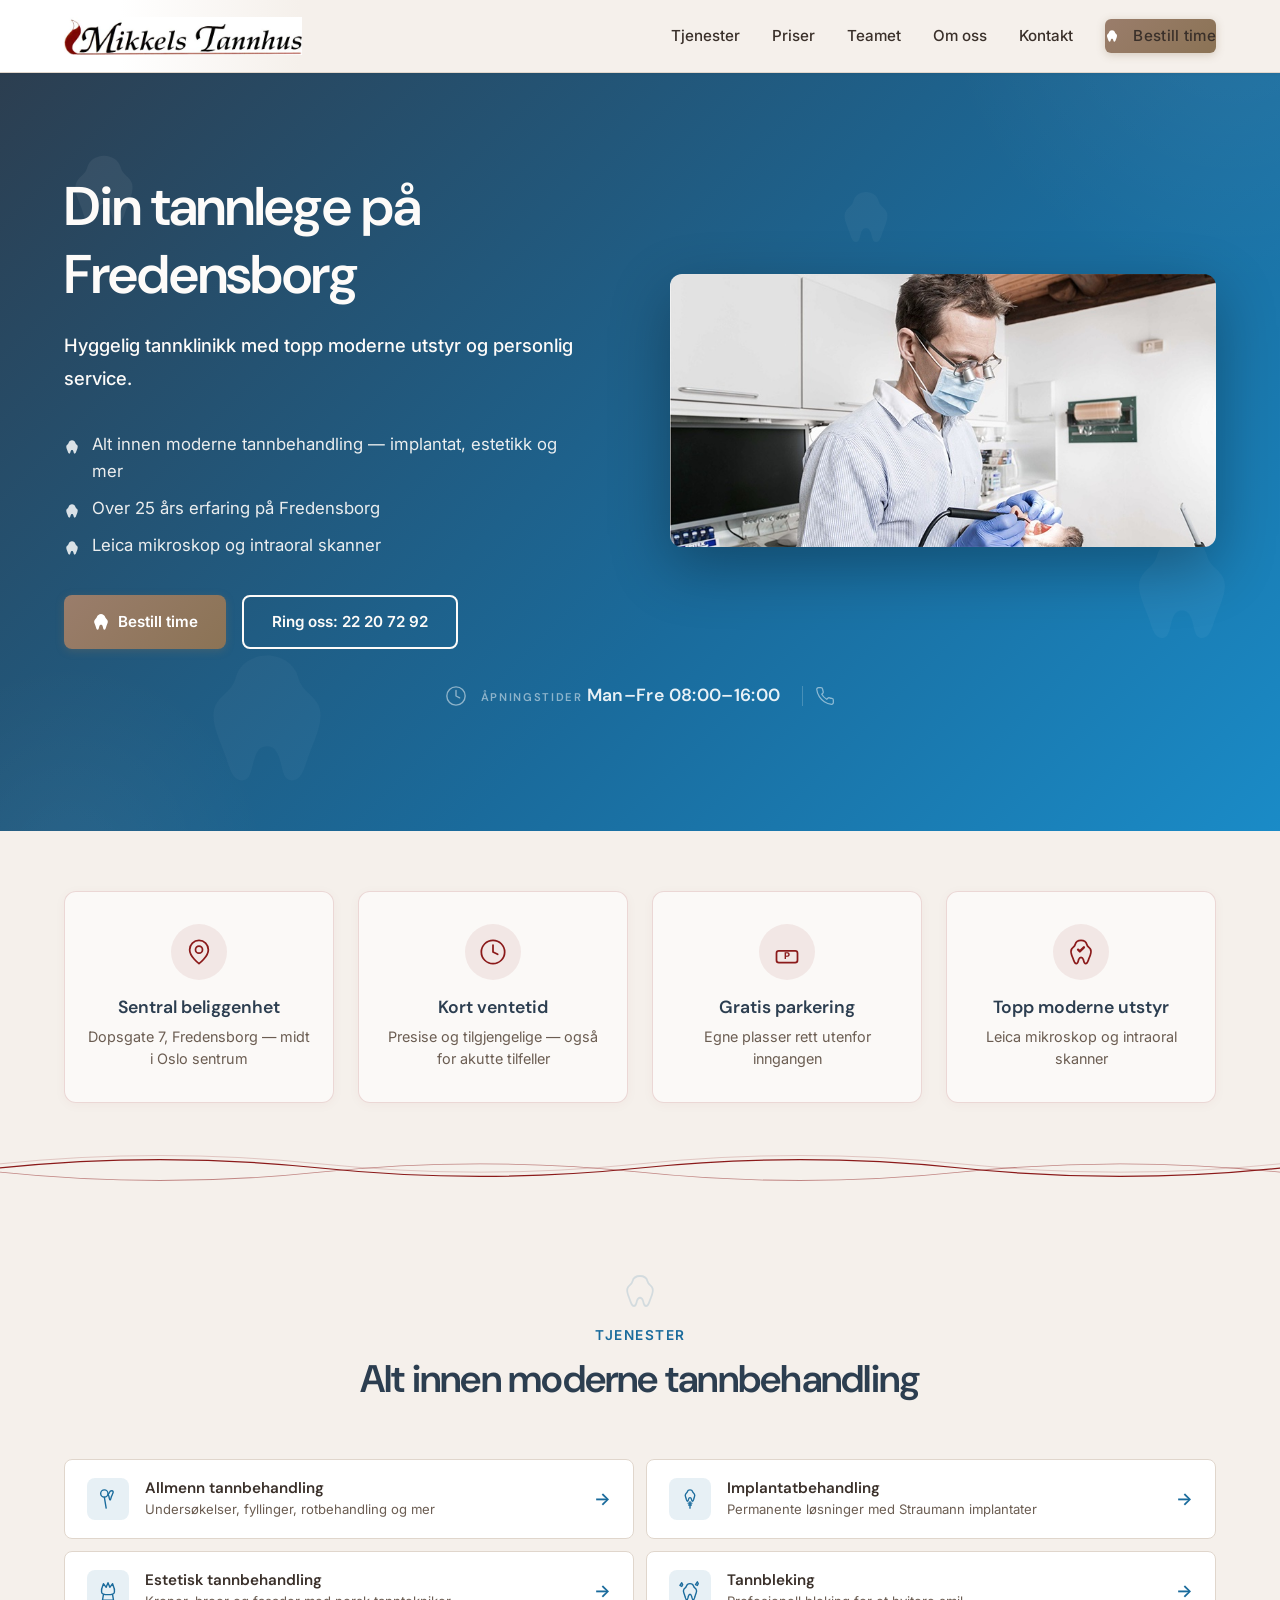
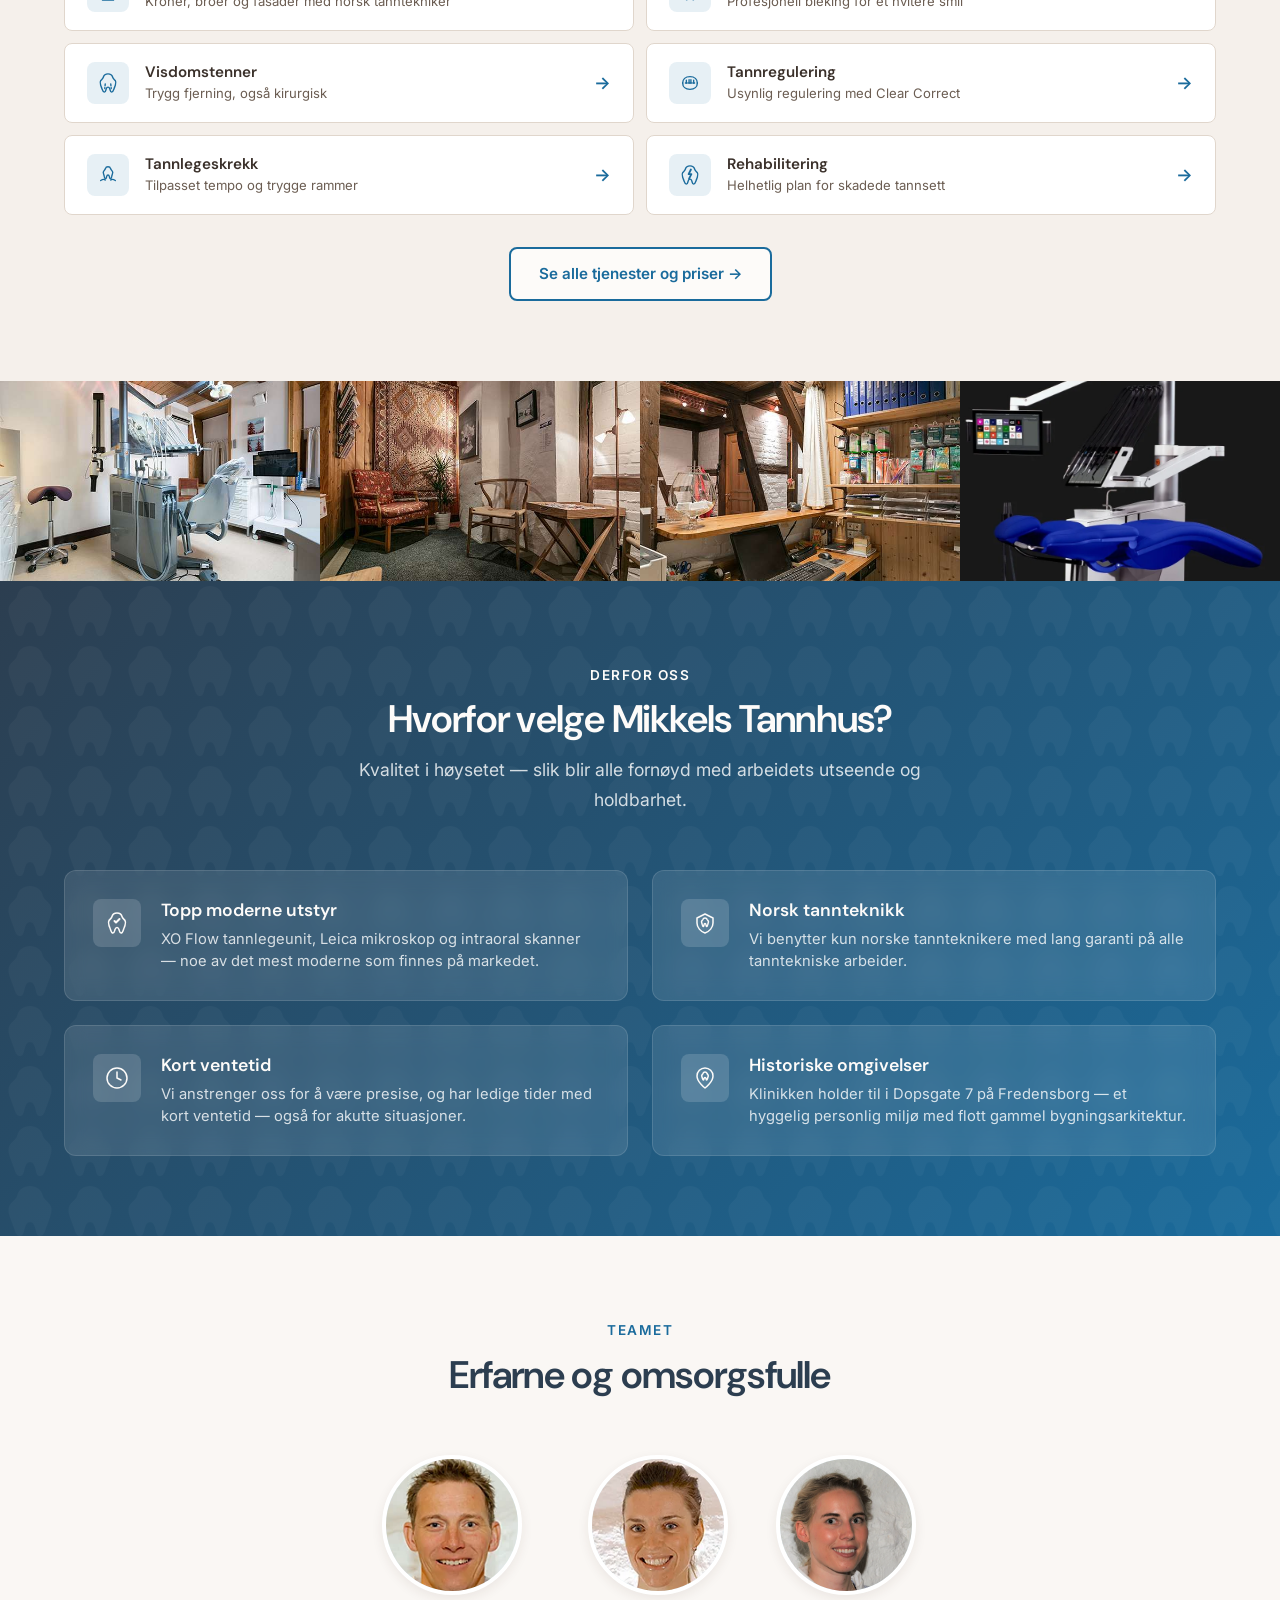
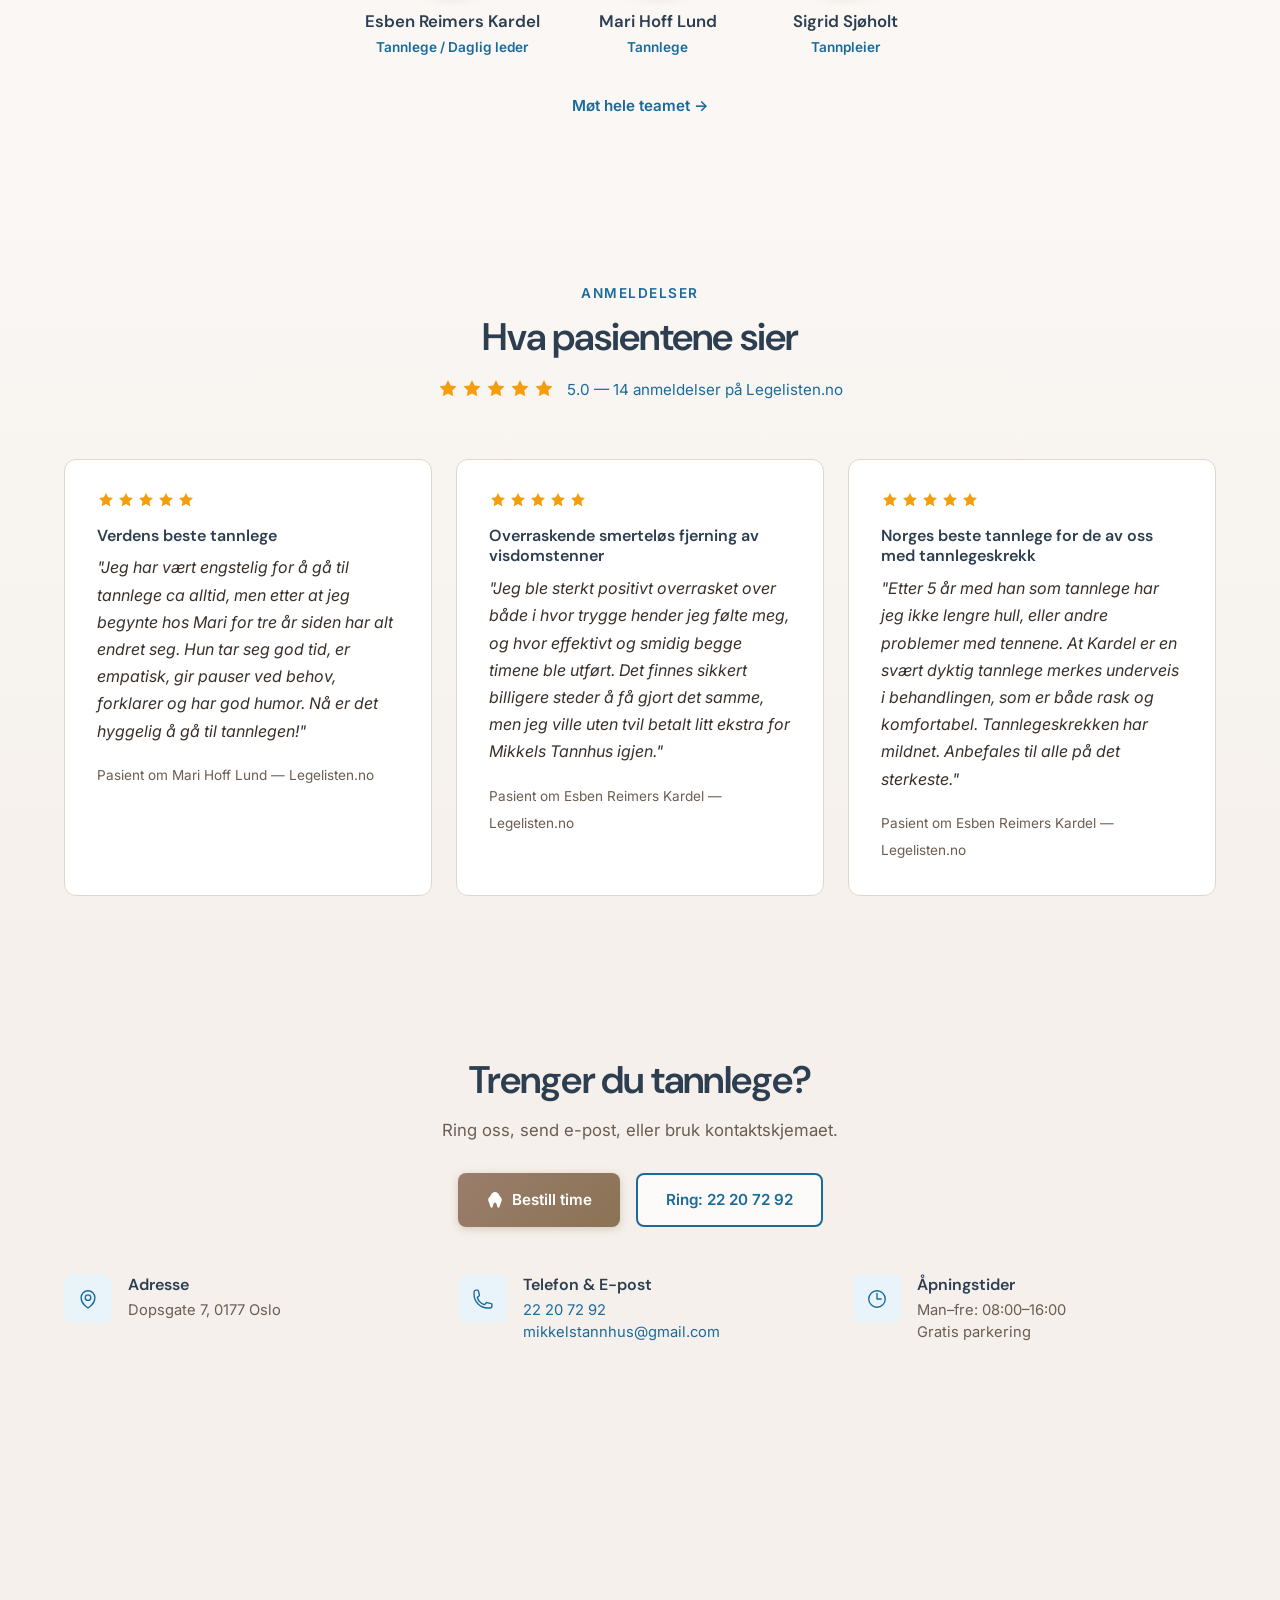
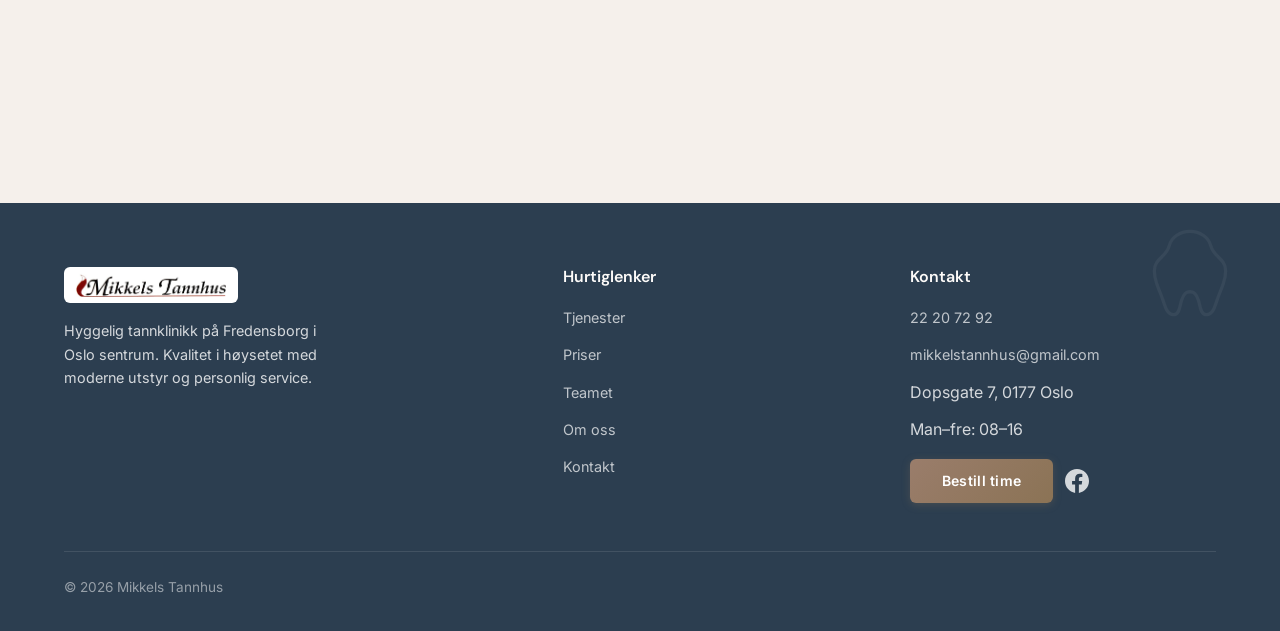
==== index.html @ 28f034b2 "Redesign homepage: compact services, trust cards, team preview, merged contact - Replace 6 service c" ====
<!DOCTYPE html>
<html lang="nb">
<head>
  <meta charset="UTF-8">
  <meta name="viewport" content="width=device-width, initial-scale=1.0">
  <title>Mikkels Tannhus — Tannlege i Oslo, Fredensborg</title>
  <meta name="description" content="Mikkels Tannhus er en hyggelig tannklinikk på Fredensborg i Oslo sentrum. Alt innen moderne tannbehandling med kort ventetid og gratis parkering. Ring 22 20 72 92.">
  <meta name="keywords" content="tannlege oslo, tannklinikk fredensborg, tannlege sentrum, implantat oslo, estetisk tannbehandling, mikkels tannhus">

  <!-- Open Graph -->
  <meta property="og:title" content="Mikkels Tannhus — Tannlege i Oslo">
  <meta property="og:description" content="Hyggelig tannklinikk på Fredensborg i Oslo sentrum. Moderne utstyr, kort ventetid og gratis parkering.">
  <meta property="og:type" content="website">
  <meta property="og:url" content="https://www.mikkelstannhus.no/">
  <meta property="og:locale" content="nb_NO">

  <link rel="icon" type="image/png" href="assets/images/favicon.png">
  <link rel="canonical" href="https://www.mikkelstannhus.no/">
  <meta name="theme-color" content="#1A6B9C">

  <!-- Fonts -->
  <link rel="preconnect" href="https://fonts.googleapis.com">
  <link rel="preconnect" href="https://fonts.gstatic.com" crossorigin>
  <link href="https://fonts.googleapis.com/css2?family=DM+Sans:wght@400;500;600;700&family=Inter:wght@400;500;600;700&display=swap" rel="stylesheet">

  <link rel="stylesheet" href="style.css">

  <!-- Schema.org LocalBusiness + Dentist -->
  <script type="application/ld+json">
  {
    "@context": "https://schema.org",
    "@type": "Dentist",
    "name": "Mikkels Tannhus",
    "url": "https://www.mikkelstannhus.no",
    "telephone": "+47 22 20 72 92",
    "email": "mikkelstannhus@gmail.com",
    "address": {
      "@type": "PostalAddress",
      "streetAddress": "Dopsgate 7",
      "addressLocality": "Oslo",
      "postalCode": "0177",
      "addressCountry": "NO"
    },
    "geo": {
      "@type": "GeoCoordinates",
      "latitude": 59.9195392,
      "longitude": 10.74711739999998
    },
    "openingHoursSpecification": [
      { "@type": "OpeningHoursSpecification", "dayOfWeek": ["Monday","Tuesday","Wednesday","Thursday","Friday"], "opens": "08:00", "closes": "16:00" }
    ],
    "priceRange": "$$",
    "description": "Hyggelig tannklinikk på Fredensborg i Oslo sentrum med topp moderne utstyr og kort ventetid."
  }
  </script>
</head>
<body>

  <a href="#main" class="skip-link">Hopp til innhold</a>

  <!-- ===== HEADER ===== -->
  <header class="header">
    <div class="container">
      <a href="index.html" class="logo">
        <img src="assets/images/logo.jpg" alt="Mikkels Tannhus" loading="eager">
      </a>
      <nav>
        <ul class="nav-links" id="navLinks">
          <li><a href="tjenester.html">Tjenester</a></li>
          <li><a href="priser.html">Priser</a></li>
          <li><a href="teamet.html">Teamet</a></li>
          <li><a href="om.html">Om oss</a></li>
          <li><a href="kontakt.html">Kontakt</a></li>
          <li><a href="kontakt.html" class="btn btn-primary btn-nav">Bestill time</a></li>
        </ul>
      </nav>
      <button class="hamburger" id="hamburger" aria-label="Meny" aria-expanded="false">
        <span></span>
        <span></span>
        <span></span>
      </button>
    </div>
  </header>

  <main id="main">

  <!-- ===== HERO ===== -->
  <section class="hero">
    <!-- Floating tooth decorations -->
    <div class="hero-teeth-decor" aria-hidden="true">
      <svg class="floating-tooth ft-1" viewBox="0 0 24 24" fill="rgba(255,255,255,0.06)"><path d="M12 2C9.5 2 7.5 3.5 7 5.5C6.5 7.5 5 8 4 9.5C3 11 3.5 13 4 14.5C4.5 16 5 17 5.5 18.5C6 20 6.5 22 8 22C9.5 22 9.5 20 10 18.5C10.5 17 11 16.5 12 16.5C13 16.5 13.5 17 14 18.5C14.5 20 14.5 22 16 22C17.5 22 18 20 18.5 18.5C19 17 19.5 16 20 14.5C20.5 13 21 11 20 9.5C19 8 17.5 7.5 17 5.5C16.5 3.5 14.5 2 12 2Z"/></svg>
      <svg class="floating-tooth ft-2" viewBox="0 0 24 24" fill="rgba(255,255,255,0.04)"><path d="M12 2C9.5 2 7.5 3.5 7 5.5C6.5 7.5 5 8 4 9.5C3 11 3.5 13 4 14.5C4.5 16 5 17 5.5 18.5C6 20 6.5 22 8 22C9.5 22 9.5 20 10 18.5C10.5 17 11 16.5 12 16.5C13 16.5 13.5 17 14 18.5C14.5 20 14.5 22 16 22C17.5 22 18 20 18.5 18.5C19 17 19.5 16 20 14.5C20.5 13 21 11 20 9.5C19 8 17.5 7.5 17 5.5C16.5 3.5 14.5 2 12 2Z"/></svg>
      <svg class="floating-tooth ft-3" viewBox="0 0 24 24" fill="rgba(255,255,255,0.05)"><path d="M12 2C9.5 2 7.5 3.5 7 5.5C6.5 7.5 5 8 4 9.5C3 11 3.5 13 4 14.5C4.5 16 5 17 5.5 18.5C6 20 6.5 22 8 22C9.5 22 9.5 20 10 18.5C10.5 17 11 16.5 12 16.5C13 16.5 13.5 17 14 18.5C14.5 20 14.5 22 16 22C17.5 22 18 20 18.5 18.5C19 17 19.5 16 20 14.5C20.5 13 21 11 20 9.5C19 8 17.5 7.5 17 5.5C16.5 3.5 14.5 2 12 2Z"/></svg>
      <svg class="floating-tooth ft-4" viewBox="0 0 24 24" fill="rgba(255,255,255,0.03)"><path d="M12 2C9.5 2 7.5 3.5 7 5.5C6.5 7.5 5 8 4 9.5C3 11 3.5 13 4 14.5C4.5 16 5 17 5.5 18.5C6 20 6.5 22 8 22C9.5 22 9.5 20 10 18.5C10.5 17 11 16.5 12 16.5C13 16.5 13.5 17 14 18.5C14.5 20 14.5 22 16 22C17.5 22 18 20 18.5 18.5C19 17 19.5 16 20 14.5C20.5 13 21 11 20 9.5C19 8 17.5 7.5 17 5.5C16.5 3.5 14.5 2 12 2Z"/></svg>
      <svg class="floating-tooth ft-5" viewBox="0 0 24 24" fill="rgba(255,255,255,0.04)"><path d="M12 2C9.5 2 7.5 3.5 7 5.5C6.5 7.5 5 8 4 9.5C3 11 3.5 13 4 14.5C4.5 16 5 17 5.5 18.5C6 20 6.5 22 8 22C9.5 22 9.5 20 10 18.5C10.5 17 11 16.5 12 16.5C13 16.5 13.5 17 14 18.5C14.5 20 14.5 22 16 22C17.5 22 18 20 18.5 18.5C19 17 19.5 16 20 14.5C20.5 13 21 11 20 9.5C19 8 17.5 7.5 17 5.5C16.5 3.5 14.5 2 12 2Z"/></svg>
    </div>
    <div class="container">
      <div class="hero-content">
        <h1>Din tannlege på Fredensborg</h1>
        <p class="hero-lead">Hyggelig tannklinikk med topp moderne utstyr og personlig service.</p>
        <ul class="hero-highlights">
          <li>Alt innen moderne tannbehandling — implantat, estetikk og mer</li>
          <li>Over 25 års erfaring på Fredensborg</li>
          <li>Leica mikroskop og intraoral skanner</li>
        </ul>
        <div class="hero-buttons">
          <a href="kontakt.html" class="btn btn-primary btn-tooth-icon">
            <svg class="btn-icon" viewBox="0 0 20 20" fill="currentColor"><path d="M10 1C7.8 1 6 2.5 5.5 4.3C5 6 3.8 6.5 3 7.8C2 9 2.5 10.8 3 12C3.5 13.3 3.8 14 4.2 15.3C4.7 17 5 18.5 6.2 18.5C7.5 18.5 7.5 17 8 15.3C8.5 13.5 8.8 13 10 13C11.2 13 11.5 13.5 12 15.3C12.5 17 12.5 18.5 13.8 18.5C15 18.5 15.3 17 15.8 15.3C16.2 14 16.5 13.3 17 12C17.5 10.8 18 9 17 7.8C16.2 6.5 15 6 14.5 4.3C14 2.5 12.2 1 10 1Z"/></svg>
            Bestill time
          </a>
          <a href="tel:22207292" class="btn btn-outline">Ring oss: 22 20 72 92</a>
        </div>
      </div>
      <div class="hero-image">
        <img src="assets/images/hero-behandling.jpg" alt="Tannlege behandler pasient hos Mikkels Tannhus" class="hero-img" loading="eager">
      </div>
    </div>
    <div class="hero-hours">
      <div class="hero-hours-card">
        <div class="hero-hours-content">
          <svg class="hero-hours-icon" xmlns="http://www.w3.org/2000/svg" viewBox="0 0 24 24" fill="none" stroke="currentColor" stroke-width="1.5" stroke-linecap="round" stroke-linejoin="round"><circle cx="12" cy="12" r="10"/><path d="M12 6v6l4 2"/></svg>
          <div>
            <span>Åpningstider</span>
            <strong>Man–Fre 08:00–16:00</strong>
          </div>
          <a href="tel:22207292" class="hero-hours-phone" aria-label="Ring oss">
            <svg xmlns="http://www.w3.org/2000/svg" viewBox="0 0 24 24" fill="none" stroke="currentColor" stroke-width="1.5" stroke-linecap="round" stroke-linejoin="round"><path d="M22 16.92v3a2 2 0 0 1-2.18 2 19.79 19.79 0 0 1-8.63-3.07 19.5 19.5 0 0 1-6-6 19.79 19.79 0 0 1-3.07-8.67A2 2 0 0 1 4.11 2h3a2 2 0 0 1 2 1.72c.127.96.362 1.903.7 2.81a2 2 0 0 1-.45 2.11L8.09 9.91a16 16 0 0 0 6 6l1.27-1.27a2 2 0 0 1 2.11-.45c.907.338 1.85.573 2.81.7A2 2 0 0 1 22 16.92Z"/></svg>
          </a>
        </div>
      </div>
    </div>
  </section>

  <!-- ===== TRUST CARDS ===== -->
  <section class="trust">
    <div class="container">
      <div class="trust-grid">
        <div class="trust-card fade-in">
          <div class="trust-icon">
            <svg xmlns="http://www.w3.org/2000/svg" viewBox="0 0 24 24" fill="none" stroke="currentColor" stroke-width="1.5" stroke-linecap="round" stroke-linejoin="round"><path d="M12 22S4 16 4 10a8 8 0 1 1 16 0c0 6-8 12-8 12Z"/><circle cx="12" cy="10" r="3"/></svg>
          </div>
          <h3>Sentral beliggenhet</h3>
          <p>Dopsgate 7, Fredensborg — midt i Oslo sentrum</p>
        </div>
        <div class="trust-card fade-in">
          <div class="trust-icon">
            <svg xmlns="http://www.w3.org/2000/svg" viewBox="0 0 24 24" fill="none" stroke="currentColor" stroke-width="1.5" stroke-linecap="round" stroke-linejoin="round"><circle cx="12" cy="12" r="10"/><path d="M12 6v6l4 2"/></svg>
          </div>
          <h3>Kort ventetid</h3>
          <p>Presise og tilgjengelige — også for akutte tilfeller</p>
        </div>
        <div class="trust-card fade-in">
          <div class="trust-icon">
            <svg xmlns="http://www.w3.org/2000/svg" viewBox="0 0 24 24" fill="none" stroke="currentColor" stroke-width="1.5" stroke-linecap="round" stroke-linejoin="round"><rect x="3" y="11" width="18" height="10" rx="2"/><text x="12" y="18" text-anchor="middle" font-size="8" fill="currentColor" stroke="none" font-weight="bold">P</text></svg>
          </div>
          <h3>Gratis parkering</h3>
          <p>Egne plasser rett utenfor inngangen</p>
        </div>
        <div class="trust-card fade-in">
          <div class="trust-icon">
            <svg xmlns="http://www.w3.org/2000/svg" viewBox="0 0 24 24" fill="none" stroke="currentColor" stroke-width="1.5" stroke-linecap="round" stroke-linejoin="round"><path d="M12 2C9.5 2 7.5 3.5 7 5.5C6.5 7.5 5 8 4 9.5C3 11 3.5 13 4 14.5C4.5 16 5 17 5.5 18.5C6 20 6.5 22 8 22C9.5 22 9.5 20 10 18.5C10.5 17 11 16.5 12 16.5C13 16.5 13.5 17 14 18.5C14.5 20 14.5 22 16 22C17.5 22 18 20 18.5 18.5C19 17 19.5 16 20 14.5C20.5 13 21 11 20 9.5C19 8 17.5 7.5 17 5.5C16.5 3.5 14.5 2 12 2Z"/><path d="M9.5 10L11 11.5L14.5 8" stroke-width="2"/></svg>
          </div>
          <h3>Topp moderne utstyr</h3>
          <p>Leica mikroskop og intraoral skanner</p>
        </div>
      </div>
    </div>
  </section>

  <!-- ===== WAVE DIVIDER ===== -->
  <div class="wave-divider" aria-hidden="true">
    <svg viewBox="0 0 1200 60" preserveAspectRatio="none" fill="none" xmlns="http://www.w3.org/2000/svg">
      <path class="wave wave-1" d="M0 30 Q150 10 300 30 T600 30 T900 30 T1200 30" stroke="#8B1A1A" stroke-width="1.5" stroke-linecap="round"/>
      <path class="wave wave-2" d="M0 35 Q150 55 300 35 T600 35 T900 35 T1200 35" stroke="#8B1A1A" stroke-width="1" stroke-linecap="round" opacity="0.5"/>
      <path class="wave wave-3" d="M0 25 Q150 5 300 25 T600 25 T900 25 T1200 25" stroke="#8B1A1A" stroke-width="0.7" stroke-linecap="round" opacity="0.3"/>
    </svg>
  </div>

  <!-- ===== TJENESTER ===== -->
  <section class="services" id="tjenester">
    <div class="container">
      <div class="section-header fade-in">
        <div class="section-tooth-icon" aria-hidden="true">
          <svg viewBox="0 0 24 24" fill="none" stroke="currentColor" stroke-width="1.2"><path d="M12 2C9.5 2 7.5 3.5 7 5.5C6.5 7.5 5 8 4 9.5C3 11 3.5 13 4 14.5C4.5 16 5 17 5.5 18.5C6 20 6.5 22 8 22C9.5 22 9.5 20 10 18.5C10.5 17 11 16.5 12 16.5C13 16.5 13.5 17 14 18.5C14.5 20 14.5 22 16 22C17.5 22 18 20 18.5 18.5C19 17 19.5 16 20 14.5C20.5 13 21 11 20 9.5C19 8 17.5 7.5 17 5.5C16.5 3.5 14.5 2 12 2Z"/></svg>
        </div>
        <span class="section-label">Tjenester</span>
        <h2>Alt innen moderne tannbehandling</h2>
      </div>
      <div class="services-compact-grid">
        <a href="tjenester.html#allmenn" class="service-compact fade-in">
          <div class="service-compact-icon">
            <svg xmlns="http://www.w3.org/2000/svg" viewBox="0 0 24 24" fill="none" stroke="currentColor" stroke-width="1.5" stroke-linecap="round" stroke-linejoin="round"><circle cx="8" cy="6" r="4"/><path d="M8 10l2 12"/><path d="M16 3c-1 0-2 .7-2.2 1.5-.3 1-.8 1.5-1.3 2-.5.8-.2 1.5.3 2 .3.8.3 1.2.5 2.2.3 1.5.5 2.5 1 2.5s.7-1 1-2.5c.3-1.5.5-1.5 1-2.5.5-1 .5-1.5 1-2.5S18 3 16 3Z"/></svg>
          </div>
          <div class="service-compact-info">
            <h3>Allmenn tannbehandling</h3>
            <p>Undersøkelser, fyllinger, rotbehandling og mer</p>
          </div>
          <span class="service-compact-arrow">&rarr;</span>
        </a>
        <a href="tjenester.html#implantat" class="service-compact fade-in">
          <div class="service-compact-icon">
            <svg xmlns="http://www.w3.org/2000/svg" viewBox="0 0 24 24" fill="none" stroke="currentColor" stroke-width="1.5" stroke-linecap="round" stroke-linejoin="round"><path d="M12 2C10.5 2 9.5 2.8 9.2 3.8C8.8 5 8 5.5 7.3 6.5C6.5 7.5 6.8 8.8 7.2 9.8C7.5 10.8 7.8 11.5 8 12.5C8.3 13.8 8.5 14.5 9.3 14.5C10 14.5 10 13.5 10.3 12.5C10.7 11 11 10.5 12 10.5C13 10.5 13.3 11 13.7 12.5C14 13.5 14 14.5 14.7 14.5C15.5 14.5 15.7 13.8 16 12.5C16.2 11.5 16.5 10.8 16.8 9.8C17.2 8.8 17.5 7.5 16.7 6.5C16 5.5 15.2 5 14.8 3.8C14.5 2.8 13.5 2 12 2Z"/><line x1="12" y1="15" x2="12" y2="22"/><line x1="10" y1="16.5" x2="14" y2="16.5"/><line x1="10.5" y1="18.5" x2="13.5" y2="18.5"/></svg>
          </div>
          <div class="service-compact-info">
            <h3>Implantatbehandling</h3>
            <p>Permanente løsninger med Straumann implantater</p>
          </div>
          <span class="service-compact-arrow">&rarr;</span>
        </a>
        <a href="tjenester.html#estetisk" class="service-compact fade-in">
          <div class="service-compact-icon">
            <svg xmlns="http://www.w3.org/2000/svg" viewBox="0 0 24 24" fill="none" stroke="currentColor" stroke-width="1.5" stroke-linecap="round" stroke-linejoin="round"><path d="M5 10L7 4L10 8L12 3L14 8L17 4L19 10"/><path d="M5 10C5 10 5 12 5 13C5 15 7 16 12 16C17 16 19 15 19 13C19 12 19 10 19 10"/><path d="M7 16L6 22H18L17 16"/></svg>
          </div>
          <div class="service-compact-info">
            <h3>Estetisk tannbehandling</h3>
            <p>Kroner, broer og fasader med norsk tanntekniker</p>
          </div>
          <span class="service-compact-arrow">&rarr;</span>
        </a>
        <a href="tjenester.html#bleking" class="service-compact fade-in">
          <div class="service-compact-icon">
            <svg xmlns="http://www.w3.org/2000/svg" viewBox="0 0 24 24" fill="none" stroke="currentColor" stroke-width="1.5" stroke-linecap="round" stroke-linejoin="round"><path d="M12 4C10 4 8.5 5.2 8 6.8C7.5 8.5 6.2 9 5.3 10.2C4.5 11.5 4.8 13 5.3 14.2C5.8 15.5 6.2 16.5 6.5 17.8C7 19.5 7.3 21.5 8.5 21.5C9.7 21.5 9.7 19.5 10.2 17.8C10.7 16 11 15.5 12 15.5C13 15.5 13.3 16 13.8 17.8C14.3 19.5 14.3 21.5 15.5 21.5C16.7 21.5 17 19.5 17.5 17.8C17.8 16.5 18.2 15.5 18.7 14.2C19.2 13 19.5 11.5 18.7 10.2C17.8 9 16.5 8.5 16 6.8C15.5 5.2 14 4 12 4Z"/><path d="M3 3L4 5L3 7L1 6L3 3Z" class="sparkle"/><path d="M20 2L21 4L20 6L18 5L20 2Z" class="sparkle"/></svg>
          </div>
          <div class="service-compact-info">
            <h3>Tannbleking</h3>
            <p>Profesjonell bleking for et hvitere smil</p>
          </div>
          <span class="service-compact-arrow">&rarr;</span>
        </a>
        <a href="tjenester.html#visdomstenner" class="service-compact fade-in">
          <div class="service-compact-icon">
            <svg xmlns="http://www.w3.org/2000/svg" viewBox="0 0 24 24" fill="none" stroke="currentColor" stroke-width="1.5" stroke-linecap="round" stroke-linejoin="round"><path d="M12 2C9.5 2 7.5 3.5 7 5.5C6.5 7.5 5 8 4 9.5C3 11 3.5 13 4 14.5C4.5 16 5 17 5.5 18.5C6 20 6.5 22 8 22C9.5 22 9.5 20 10 18.5C10.5 17 11 16.5 12 16.5C13 16.5 13.5 17 14 18.5C14.5 20 14.5 22 16 22C17.5 22 18 20 18.5 18.5C19 17 19.5 16 20 14.5C20.5 13 21 11 20 9.5C19 8 17.5 7.5 17 5.5C16.5 3.5 14.5 2 12 2Z"/><path d="M9 13L8.5 18" stroke-dasharray="2 2"/><path d="M15 13L15.5 18" stroke-dasharray="2 2"/></svg>
          </div>
          <div class="service-compact-info">
            <h3>Visdomstenner</h3>
            <p>Trygg fjerning, også kirurgisk</p>
          </div>
          <span class="service-compact-arrow">&rarr;</span>
        </a>
        <a href="tjenester.html#tannregulering" class="service-compact fade-in">
          <div class="service-compact-icon">
            <svg xmlns="http://www.w3.org/2000/svg" viewBox="0 0 24 24" fill="none" stroke="currentColor" stroke-width="1.5" stroke-linecap="round" stroke-linejoin="round"><path d="M4 12C4 8 7 5 12 5C17 5 20 8 20 12"/><path d="M4 12C4 16 7 19 12 19C17 19 20 16 20 12"/><path d="M7 12H9M10.5 12H13.5M15 12H17"/><path d="M8 9V12M11 8.5V12M13 8.5V12M16 9V12"/></svg>
          </div>
          <div class="service-compact-info">
            <h3>Tannregulering</h3>
            <p>Usynlig regulering med Clear Correct</p>
          </div>
          <span class="service-compact-arrow">&rarr;</span>
        </a>
        <a href="tjenester.html#tannlegeskrekk" class="service-compact fade-in">
          <div class="service-compact-icon">
            <svg xmlns="http://www.w3.org/2000/svg" viewBox="0 0 24 24" fill="none" stroke="currentColor" stroke-width="1.5" stroke-linecap="round" stroke-linejoin="round"><path d="M12 3C10.5 3 9.5 3.8 9.2 5C8.8 6.2 8 6.8 7.3 7.8C6.5 8.8 6.8 10 7.2 11C7.5 12 7.8 12.8 8 13.8C8.3 15 8.5 16.2 9.3 16.2C10.2 16.2 10.2 15 10.5 13.8C10.8 12.5 11 12 12 12C13 12 13.2 12.5 13.5 13.8C13.8 15 13.8 16.2 14.7 16.2C15.5 16.2 15.7 15 16 13.8C16.2 12.8 16.5 12 16.8 11C17.2 10 17.5 8.8 16.7 7.8C16 6.8 15.2 6.2 14.8 5C14.5 3.8 13.5 3 12 3Z"/><path d="M4 18C5.5 17 8 16.5 9 17.5"/><path d="M20 18C18.5 17 16 16.5 15 17.5"/></svg>
          </div>
          <div class="service-compact-info">
            <h3>Tannlegeskrekk</h3>
            <p>Tilpasset tempo og trygge rammer</p>
          </div>
          <span class="service-compact-arrow">&rarr;</span>
        </a>
        <a href="tjenester.html#rehabilitering" class="service-compact fade-in">
          <div class="service-compact-icon">
            <svg xmlns="http://www.w3.org/2000/svg" viewBox="0 0 24 24" fill="none" stroke="currentColor" stroke-width="1.5" stroke-linecap="round" stroke-linejoin="round"><path d="M12 2C9.5 2 7.5 3.5 7 5.5C6.5 7.5 5 8 4 9.5C3 11 3.5 13 4 14.5C4.5 16 5 17 5.5 18.5C6 20 6.5 22 8 22C9.5 22 9.5 20 10 18.5C10.5 17 11 16.5 12 16.5C13 16.5 13.5 17 14 18.5C14.5 20 14.5 22 16 22C17.5 22 18 20 18.5 18.5C19 17 19.5 16 20 14.5C20.5 13 21 11 20 9.5C19 8 17.5 7.5 17 5.5C16.5 3.5 14.5 2 12 2Z"/><path d="M13 6L10.5 11H13.5L11 16" stroke-width="2" stroke-linecap="round"/></svg>
          </div>
          <div class="service-compact-info">
            <h3>Rehabilitering</h3>
            <p>Helhetlig plan for skadede tannsett</p>
          </div>
          <span class="service-compact-arrow">&rarr;</span>
        </a>
      </div>
      <div class="services-footer fade-in">
        <a href="tjenester.html" class="btn btn-secondary">Se alle tjenester og priser &rarr;</a>
      </div>
    </div>
  </section>

  <!-- ===== IMAGE STRIP ===== -->
  <section class="image-strip">
    <div class="image-strip-grid">
      <div class="image-strip-item"><img src="assets/images/behandlingsrom.jpg" alt="Behandlingsrom hos Mikkels Tannhus" loading="lazy"></div>
      <div class="image-strip-item"><img src="assets/images/venterom.jpg" alt="Koselig venteværelse med historisk interiør" loading="lazy"></div>
      <div class="image-strip-item"><img src="assets/images/resepsjon.jpg" alt="Resepsjonen hos Mikkels Tannhus" loading="lazy"></div>
      <div class="image-strip-item"><img src="assets/images/xo-flow-unit.webp" alt="Moderne XO Flow tannlegeunit" loading="lazy"></div>
    </div>
  </section>

  <!-- ===== HVORFOR VELGE OSS ===== -->
  <section class="why-us">
    <div class="container">
      <div class="section-header fade-in">
        <span class="section-label">Derfor oss</span>
        <h2>Hvorfor velge Mikkels Tannhus?</h2>
        <p>Kvalitet i høysetet — slik blir alle fornøyd med arbeidets utseende og holdbarhet.</p>
      </div>
      <div class="why-grid">
        <div class="why-card fade-in">
          <div class="why-card-icon">
            <svg xmlns="http://www.w3.org/2000/svg" viewBox="0 0 24 24" fill="none" stroke="currentColor" stroke-width="1.5" stroke-linecap="round" stroke-linejoin="round"><path d="M12 2C9.5 2 7.5 3.5 7 5.5C6.5 7.5 5 8 4 9.5C3 11 3.5 13 4 14.5C4.5 16 5 17 5.5 18.5C6 20 6.5 22 8 22C9.5 22 9.5 20 10 18.5C10.5 17 11 16.5 12 16.5C13 16.5 13.5 17 14 18.5C14.5 20 14.5 22 16 22C17.5 22 18 20 18.5 18.5C19 17 19.5 16 20 14.5C20.5 13 21 11 20 9.5C19 8 17.5 7.5 17 5.5C16.5 3.5 14.5 2 12 2Z"/><path d="M9.5 10L11 11.5L14.5 8" stroke-width="2"/></svg>
          </div>
          <div>
            <h3>Topp moderne utstyr</h3>
            <p>XO Flow tannlegeunit, Leica mikroskop og intraoral skanner — noe av det mest moderne som finnes på markedet.</p>
          </div>
        </div>
        <div class="why-card fade-in">
          <div class="why-card-icon">
            <svg xmlns="http://www.w3.org/2000/svg" viewBox="0 0 24 24" fill="none" stroke="currentColor" stroke-width="1.5" stroke-linecap="round" stroke-linejoin="round"><path d="M12 3L4 7V12C4 16.5 7.5 20.5 12 22C16.5 20.5 20 16.5 20 12V7L12 3Z"/><path d="M12 7C11 7 10.2 7.5 10 8.2C9.7 9 9.2 9.3 8.8 10C8.3 10.7 8.5 11.5 8.8 12C9 12.7 9.2 13 9.3 13.7C9.5 14.5 9.7 15.5 10.2 15.5C10.8 15.5 10.8 14.5 11 13.7C11.2 12.8 11.3 12.5 12 12.5C12.7 12.5 12.8 12.8 13 13.7C13.2 14.5 13.2 15.5 13.8 15.5C14.3 15.5 14.5 14.5 14.7 13.7C14.8 13 15 12.7 15.2 12C15.5 11.5 15.7 10.7 15.2 10C14.8 9.3 14.3 9 14 8.2C13.8 7.5 13 7 12 7Z"/></svg>
          </div>
          <div>
            <h3>Norsk tannteknikk</h3>
            <p>Vi benytter kun norske tannteknikere med lang garanti på alle tanntekniske arbeider.</p>
          </div>
        </div>
        <div class="why-card fade-in">
          <div class="why-card-icon">
            <svg xmlns="http://www.w3.org/2000/svg" viewBox="0 0 24 24" fill="none" stroke="currentColor" stroke-width="1.5" stroke-linecap="round" stroke-linejoin="round"><circle cx="12" cy="12" r="10"/><path d="M12 6v6l4 2"/></svg>
          </div>
          <div>
            <h3>Kort ventetid</h3>
            <p>Vi anstrenger oss for å være presise, og har ledige tider med kort ventetid — også for akutte situasjoner.</p>
          </div>
        </div>
        <div class="why-card fade-in">
          <div class="why-card-icon">
            <svg xmlns="http://www.w3.org/2000/svg" viewBox="0 0 24 24" fill="none" stroke="currentColor" stroke-width="1.5" stroke-linecap="round" stroke-linejoin="round"><path d="M12 22S4 16 4 10a8 8 0 1 1 16 0c0 6-8 12-8 12Z"/><path d="M12 6C11 6 10.3 6.5 10.1 7.2C9.8 8 9.3 8.3 9 9C8.5 9.7 8.7 10.5 9 11C9.2 11.5 9.3 12 9.5 12.5C9.7 13.2 9.8 14 10.3 14C10.8 14 10.8 13.2 11 12.5C11.2 11.8 11.3 11.5 12 11.5C12.7 11.5 12.8 11.8 13 12.5C13.2 13.2 13.2 14 13.7 14C14.2 14 14.3 13.2 14.5 12.5C14.7 12 14.8 11.5 15 11C15.3 10.5 15.5 9.7 15 9C14.7 8.3 14.2 8 14 7.2C13.7 6.5 13 6 12 6Z"/></svg>
          </div>
          <div>
            <h3>Historiske omgivelser</h3>
            <p>Klinikken holder til i Dopsgate 7 på Fredensborg — et hyggelig personlig miljø med flott gammel bygningsarkitektur.</p>
          </div>
        </div>
      </div>
    </div>
  </section>

  <!-- ===== TEAM PREVIEW ===== -->
  <section class="team-preview">
    <div class="container">
      <div class="section-header fade-in">
        <span class="section-label">Teamet</span>
        <h2>Erfarne og omsorgsfulle</h2>
      </div>
      <div class="team-preview-grid">
        <div class="team-preview-card fade-in">
          <div class="team-preview-avatar">
            <img src="assets/images/esben.jpg" alt="Tannlege Esben Reimers Kardel" loading="lazy">
          </div>
          <h3>Esben Reimers Kardel</h3>
          <span class="role">Tannlege / Daglig leder</span>
        </div>
        <div class="team-preview-card fade-in">
          <div class="team-preview-avatar">
            <img src="assets/images/mari.jpg" alt="Tannlege Mari Hoff Lund" loading="lazy">
          </div>
          <h3>Mari Hoff Lund</h3>
          <span class="role">Tannlege</span>
        </div>
        <div class="team-preview-card fade-in">
          <div class="team-preview-avatar">
            <img src="assets/images/sigrid.jpg" alt="Tannpleier Sigrid Sjøholt" loading="lazy">
          </div>
          <h3>Sigrid Sjøholt</h3>
          <span class="role">Tannpleier</span>
        </div>
      </div>
      <div class="team-preview-link fade-in">
        <a href="teamet.html" class="link-arrow">Møt hele teamet &rarr;</a>
      </div>
    </div>
  </section>

  <!-- ===== ANMELDELSER ===== -->
  <section class="reviews-section">
    <div class="container">
      <div class="section-header fade-in">
        <span class="section-label">Anmeldelser</span>
        <h2>Hva pasientene sier</h2>
        <div class="reviews-rating">
          <div class="reviews-stars" aria-label="5 av 5 stjerner">
            <svg viewBox="0 0 20 20" fill="#f59e0b"><path d="M10 1l2.39 4.84 5.34.78-3.87 3.77.91 5.32L10 13.28l-4.77 2.51.91-5.32L2.27 6.7l5.34-.78L10 1z"/></svg>
            <svg viewBox="0 0 20 20" fill="#f59e0b"><path d="M10 1l2.39 4.84 5.34.78-3.87 3.77.91 5.32L10 13.28l-4.77 2.51.91-5.32L2.27 6.7l5.34-.78L10 1z"/></svg>
            <svg viewBox="0 0 20 20" fill="#f59e0b"><path d="M10 1l2.39 4.84 5.34.78-3.87 3.77.91 5.32L10 13.28l-4.77 2.51.91-5.32L2.27 6.7l5.34-.78L10 1z"/></svg>
            <svg viewBox="0 0 20 20" fill="#f59e0b"><path d="M10 1l2.39 4.84 5.34.78-3.87 3.77.91 5.32L10 13.28l-4.77 2.51.91-5.32L2.27 6.7l5.34-.78L10 1z"/></svg>
            <svg viewBox="0 0 20 20" fill="#f59e0b"><path d="M10 1l2.39 4.84 5.34.78-3.87 3.77.91 5.32L10 13.28l-4.77 2.51.91-5.32L2.27 6.7l5.34-.78L10 1z"/></svg>
          </div>
          <span class="reviews-score"><a href="https://www.legelisten.no/klinikker/5019-mikkels-tannhus" target="_blank" rel="noopener">5.0 — 14 anmeldelser på Legelisten.no</a></span>
        </div>
      </div>
      <div class="reviews-grid">
        <div class="review-card fade-in">
          <div class="review-stars" aria-label="5 av 5 stjerner">
            <svg viewBox="0 0 20 20" fill="#f59e0b"><path d="M10 1l2.39 4.84 5.34.78-3.87 3.77.91 5.32L10 13.28l-4.77 2.51.91-5.32L2.27 6.7l5.34-.78L10 1z"/></svg>
            <svg viewBox="0 0 20 20" fill="#f59e0b"><path d="M10 1l2.39 4.84 5.34.78-3.87 3.77.91 5.32L10 13.28l-4.77 2.51.91-5.32L2.27 6.7l5.34-.78L10 1z"/></svg>
            <svg viewBox="0 0 20 20" fill="#f59e0b"><path d="M10 1l2.39 4.84 5.34.78-3.87 3.77.91 5.32L10 13.28l-4.77 2.51.91-5.32L2.27 6.7l5.34-.78L10 1z"/></svg>
            <svg viewBox="0 0 20 20" fill="#f59e0b"><path d="M10 1l2.39 4.84 5.34.78-3.87 3.77.91 5.32L10 13.28l-4.77 2.51.91-5.32L2.27 6.7l5.34-.78L10 1z"/></svg>
            <svg viewBox="0 0 20 20" fill="#f59e0b"><path d="M10 1l2.39 4.84 5.34.78-3.87 3.77.91 5.32L10 13.28l-4.77 2.51.91-5.32L2.27 6.7l5.34-.78L10 1z"/></svg>
          </div>
          <h4 class="review-title">Verdens beste tannlege</h4>
          <p class="review-text">"Jeg har vært engstelig for å gå til tannlege ca alltid, men etter at jeg begynte hos Mari for tre år siden har alt endret seg. Hun tar seg god tid, er empatisk, gir pauser ved behov, forklarer og har god humor. Nå er det hyggelig å gå til tannlegen!"</p>
          <span class="review-source">Pasient om Mari Hoff Lund — Legelisten.no</span>
        </div>
        <div class="review-card fade-in">
          <div class="review-stars" aria-label="5 av 5 stjerner">
            <svg viewBox="0 0 20 20" fill="#f59e0b"><path d="M10 1l2.39 4.84 5.34.78-3.87 3.77.91 5.32L10 13.28l-4.77 2.51.91-5.32L2.27 6.7l5.34-.78L10 1z"/></svg>
            <svg viewBox="0 0 20 20" fill="#f59e0b"><path d="M10 1l2.39 4.84 5.34.78-3.87 3.77.91 5.32L10 13.28l-4.77 2.51.91-5.32L2.27 6.7l5.34-.78L10 1z"/></svg>
            <svg viewBox="0 0 20 20" fill="#f59e0b"><path d="M10 1l2.39 4.84 5.34.78-3.87 3.77.91 5.32L10 13.28l-4.77 2.51.91-5.32L2.27 6.7l5.34-.78L10 1z"/></svg>
            <svg viewBox="0 0 20 20" fill="#f59e0b"><path d="M10 1l2.39 4.84 5.34.78-3.87 3.77.91 5.32L10 13.28l-4.77 2.51.91-5.32L2.27 6.7l5.34-.78L10 1z"/></svg>
            <svg viewBox="0 0 20 20" fill="#f59e0b"><path d="M10 1l2.39 4.84 5.34.78-3.87 3.77.91 5.32L10 13.28l-4.77 2.51.91-5.32L2.27 6.7l5.34-.78L10 1z"/></svg>
          </div>
          <h4 class="review-title">Overraskende smerteløs fjerning av visdomstenner</h4>
          <p class="review-text">"Jeg ble sterkt positivt overrasket over både i hvor trygge hender jeg følte meg, og hvor effektivt og smidig begge timene ble utført. Det finnes sikkert billigere steder å få gjort det samme, men jeg ville uten tvil betalt litt ekstra for Mikkels Tannhus igjen."</p>
          <span class="review-source">Pasient om Esben Reimers Kardel — Legelisten.no</span>
        </div>
        <div class="review-card fade-in">
          <div class="review-stars" aria-label="5 av 5 stjerner">
            <svg viewBox="0 0 20 20" fill="#f59e0b"><path d="M10 1l2.39 4.84 5.34.78-3.87 3.77.91 5.32L10 13.28l-4.77 2.51.91-5.32L2.27 6.7l5.34-.78L10 1z"/></svg>
            <svg viewBox="0 0 20 20" fill="#f59e0b"><path d="M10 1l2.39 4.84 5.34.78-3.87 3.77.91 5.32L10 13.28l-4.77 2.51.91-5.32L2.27 6.7l5.34-.78L10 1z"/></svg>
            <svg viewBox="0 0 20 20" fill="#f59e0b"><path d="M10 1l2.39 4.84 5.34.78-3.87 3.77.91 5.32L10 13.28l-4.77 2.51.91-5.32L2.27 6.7l5.34-.78L10 1z"/></svg>
            <svg viewBox="0 0 20 20" fill="#f59e0b"><path d="M10 1l2.39 4.84 5.34.78-3.87 3.77.91 5.32L10 13.28l-4.77 2.51.91-5.32L2.27 6.7l5.34-.78L10 1z"/></svg>
            <svg viewBox="0 0 20 20" fill="#f59e0b"><path d="M10 1l2.39 4.84 5.34.78-3.87 3.77.91 5.32L10 13.28l-4.77 2.51.91-5.32L2.27 6.7l5.34-.78L10 1z"/></svg>
          </div>
          <h4 class="review-title">Norges beste tannlege for de av oss med tannlegeskrekk</h4>
          <p class="review-text">"Etter 5 år med han som tannlege har jeg ikke lengre hull, eller andre problemer med tennene. At Kardel er en svært dyktig tannlege merkes underveis i behandlingen, som er både rask og komfortabel. Tannlegeskrekken har mildnet. Anbefales til alle på det sterkeste."</p>
          <span class="review-source">Pasient om Esben Reimers Kardel — Legelisten.no</span>
        </div>
      </div>
    </div>
  </section>

  <!-- ===== KONTAKT + KART ===== -->
  <section class="contact-cta" id="kontakt">
    <div class="container">
      <div class="contact-cta-header fade-in">
        <h2>Trenger du tannlege?</h2>
        <p>Ring oss, send e-post, eller bruk kontaktskjemaet.</p>
        <div class="cta-buttons">
          <a href="kontakt.html" class="btn btn-primary btn-tooth-icon">
            <svg class="btn-icon" viewBox="0 0 20 20" fill="currentColor"><path d="M10 1C7.8 1 6 2.5 5.5 4.3C5 6 3.8 6.5 3 7.8C2 9 2.5 10.8 3 12C3.5 13.3 3.8 14 4.2 15.3C4.7 17 5 18.5 6.2 18.5C7.5 18.5 7.5 17 8 15.3C8.5 13.5 8.8 13 10 13C11.2 13 11.5 13.5 12 15.3C12.5 17 12.5 18.5 13.8 18.5C15 18.5 15.3 17 15.8 15.3C16.2 14 16.5 13.3 17 12C17.5 10.8 18 9 17 7.8C16.2 6.5 15 6 14.5 4.3C14 2.5 12.2 1 10 1Z"/></svg>
            Bestill time
          </a>
          <a href="tel:22207292" class="btn btn-secondary">Ring: 22 20 72 92</a>
        </div>
      </div>
      <div class="contact-cta-grid fade-in">
        <div class="contact-item">
          <div class="contact-item-icon">
            <svg xmlns="http://www.w3.org/2000/svg" fill="none" viewBox="0 0 24 24" stroke-width="1.5" stroke="currentColor"><path stroke-linecap="round" stroke-linejoin="round" d="M15 10.5a3 3 0 1 1-6 0 3 3 0 0 1 6 0Z" /><path stroke-linecap="round" stroke-linejoin="round" d="M19.5 10.5c0 7.142-7.5 11.25-7.5 11.25S4.5 17.642 4.5 10.5a7.5 7.5 0 1 1 15 0Z" /></svg>
          </div>
          <div>
            <h3>Adresse</h3>
            <p>Dopsgate 7, 0177 Oslo</p>
          </div>
        </div>
        <div class="contact-item">
          <div class="contact-item-icon">
            <svg xmlns="http://www.w3.org/2000/svg" fill="none" viewBox="0 0 24 24" stroke-width="1.5" stroke="currentColor"><path stroke-linecap="round" stroke-linejoin="round" d="M2.25 6.75c0 8.284 6.716 15 15 15h2.25a2.25 2.25 0 0 0 2.25-2.25v-1.372c0-.516-.351-.966-.852-1.091l-4.423-1.106c-.44-.11-.902.055-1.173.417l-.97 1.293c-.282.376-.769.542-1.21.38a12.035 12.035 0 0 1-7.143-7.143c-.162-.441.004-.928.38-1.21l1.293-.97c.363-.271.527-.734.417-1.173L6.963 3.102a1.125 1.125 0 0 0-1.091-.852H4.5A2.25 2.25 0 0 0 2.25 4.5v2.25Z" /></svg>
          </div>
          <div>
            <h3>Telefon & E-post</h3>
            <p><a href="tel:22207292">22 20 72 92</a><br><a href="mailto:mikkelstannhus@gmail.com">mikkelstannhus@gmail.com</a></p>
          </div>
        </div>
        <div class="contact-item">
          <div class="contact-item-icon">
            <svg xmlns="http://www.w3.org/2000/svg" fill="none" viewBox="0 0 24 24" stroke-width="1.5" stroke="currentColor"><path stroke-linecap="round" stroke-linejoin="round" d="M12 6v6h4.5m4.5 0a9 9 0 1 1-18 0 9 9 0 0 1 18 0Z" /></svg>
          </div>
          <div>
            <h3>Åpningstider</h3>
            <p>Man–fre: 08:00–16:00<br>Gratis parkering</p>
          </div>
        </div>
      </div>
    </div>
    <div class="map-section">
      <iframe
        src="https://www.google.com/maps/embed?pb=!1m18!1m12!1m3!1d2000!2d10.747!3d59.9195!2m3!1f0!2f0!3f0!3m2!1i1024!2i768!4f13.1!3m3!1m2!1s0x46416e7c5c38a0f7%3A0x0!2sDopsgate%207%2C%200177%20Oslo!5e0!3m2!1sno!2sno!4v1700000000000!5m2!1sno!2sno"
        width="100%"
        height="400"
        allowfullscreen=""
        loading="lazy"
        referrerpolicy="no-referrer-when-downgrade"
        title="Kart til Mikkels Tannhus">
      </iframe>
    </div>
  </section>

  </main>

  <!-- ===== FOOTER ===== -->
  <footer class="footer">
    <div class="container">
      <div class="footer-grid">
        <div class="footer-brand">
          <a href="index.html" class="logo">
            <img src="assets/images/logo.jpg" alt="Mikkels Tannhus">
          </a>
          <p>Hyggelig tannklinikk på Fredensborg i Oslo sentrum. Kvalitet i høysetet med moderne utstyr og personlig service.</p>
        </div>
        <div>
          <h4>Hurtiglenker</h4>
          <ul class="footer-links">
            <li><a href="tjenester.html">Tjenester</a></li>
            <li><a href="priser.html">Priser</a></li>
            <li><a href="teamet.html">Teamet</a></li>
            <li><a href="om.html">Om oss</a></li>
            <li><a href="kontakt.html">Kontakt</a></li>
          </ul>
        </div>
        <div>
          <h4>Kontakt</h4>
          <ul class="footer-links">
            <li><a href="tel:22207292">22 20 72 92</a></li>
            <li><a href="mailto:mikkelstannhus@gmail.com">mikkelstannhus@gmail.com</a></li>
            <li>Dopsgate 7, 0177 Oslo</li>
            <li>Man–fre: 08–16</li>
          </ul>
          <div class="footer-actions">
            <a href="kontakt.html" class="btn btn-primary btn-nav">Bestill time</a>
            <a href="https://www.facebook.com/Mikkels-Tannhus-194707723928622/" target="_blank" rel="noopener noreferrer" aria-label="Facebook" class="footer-social-link">
              <svg xmlns="http://www.w3.org/2000/svg" width="24" height="24" viewBox="0 0 24 24" fill="currentColor"><path d="M24 12.073c0-6.627-5.373-12-12-12s-12 5.373-12 12c0 5.99 4.388 10.954 10.125 11.854v-8.385H7.078v-3.47h3.047V9.43c0-3.007 1.792-4.669 4.533-4.669 1.312 0 2.686.235 2.686.235v2.953H15.83c-1.491 0-1.956.925-1.956 1.874v2.25h3.328l-.532 3.47h-2.796v8.385C19.612 23.027 24 18.062 24 12.073z"/></svg>
            </a>
          </div>
        </div>
      </div>
      <div class="footer-bottom">
        <span>&copy; 2026 Mikkels Tannhus</span>
      </div>
    </div>
  </footer>


  <script src="main.js"></script>
</body>
</html>
---- style.css ----
/* ===== RESET & BASE ===== */
*, *::before, *::after {
  box-sizing: border-box;
  margin: 0;
  padding: 0;
}

:root {
  --primary: #1A6B9C;
  --primary-dark: #145980;
  --primary-light: #E8F4FA;
  --secondary: #2C3E50;
  --accent: #27AE60;
  --accent-hover: #219a52;
  --nav-hover: #8B1A1A;
  --bg: #F5F0EB;
  --bg-warm: #EFE8E0;
  --bg-cream: #FAF7F4;
  --white: #FDFBF9;
  --white-pure: #FFFFFF;
  --text: #3a302a;
  --text-light: #6b5d52;
  --border: #e0d6cc;
  --shadow-sm: 0 1px 3px rgba(60,40,20,0.06);
  --shadow-md: 0 4px 12px rgba(60,40,20,0.08);
  --shadow-lg: 0 8px 30px rgba(60,40,20,0.1);
  --radius: 12px;
  --radius-sm: 8px;
  --transition: 0.3s ease;
}

html {
  scroll-behavior: smooth;
  font-size: 16px;
}

body {
  font-family: 'Inter', 'Open Sans', -apple-system, BlinkMacSystemFont, sans-serif;
  color: var(--text);
  background: var(--bg);
  line-height: 1.7;
  -webkit-font-smoothing: antialiased;
}

img {
  max-width: 100%;
  height: auto;
  display: block;
}

a {
  color: var(--primary);
  text-decoration: none;
  transition: color var(--transition);
}

a:hover {
  color: var(--primary-dark);
}

h1, h2 {
  font-family: 'DM Sans', 'Inter', sans-serif;
  color: var(--secondary);
  line-height: 1.25;
  font-weight: 600;
  letter-spacing: -0.02em;
}

h3, h4 {
  font-family: 'DM Sans', 'Inter', sans-serif;
  color: var(--secondary);
  line-height: 1.3;
  font-weight: 600;
}

h1 { font-size: clamp(2rem, 5vw, 3.2rem); }
h2 { font-size: clamp(1.6rem, 3.5vw, 2.4rem); }
h3 { font-size: clamp(1.2rem, 2.5vw, 1.5rem); }

.container {
  max-width: 1200px;
  margin: 0 auto;
  padding: 0 24px;
}

section {
  padding: 80px 0;
}

/* ===== SKIP LINK ===== */
.skip-link {
  position: absolute;
  top: -100%;
  left: 16px;
  background: var(--primary);
  color: #fff;
  padding: 8px 16px;
  border-radius: var(--radius);
  z-index: 2000;
  font-weight: 600;
  text-decoration: none;
}

.skip-link:focus {
  top: 8px;
}

/* ===== FOCUS STYLES ===== */
a:focus-visible,
button:focus-visible,
input:focus-visible,
select:focus-visible,
textarea:focus-visible {
  outline: 2px solid var(--primary);
  outline-offset: 2px;
}

/* ===== HEADER / NAV ===== */
.header {
  position: sticky;
  top: 0;
  z-index: 1000;
  background: linear-gradient(90deg, #FFFFFF 0%, #FFFFFF 120px, var(--bg) 300px);
  border-bottom: 1px solid var(--border);
  box-shadow: var(--shadow-sm);
}

.header .container {
  display: flex;
  align-items: center;
  justify-content: space-between;
  height: 72px;
}

.logo {
  display: flex;
  align-items: center;
  gap: 0;
}

.logo img {
  height: 38px;
  width: auto;
}

.nav-links {
  display: flex;
  align-items: center;
  gap: 32px;
  list-style: none;
}

.nav-links a {
  color: var(--text);
  font-size: 0.95rem;
  font-weight: 500;
  position: relative;
  padding: 4px 0;
}

.nav-links a:not(.btn)::after {
  content: '';
  position: absolute;
  bottom: -2px;
  left: 0;
  width: 0;
  height: 2px;
  background: var(--nav-hover);
  transition: width var(--transition);
}

.nav-links a:not(.btn):hover::after,
.nav-links a:not(.btn).active::after {
  width: 100%;
}

.nav-links a:not(.btn):hover {
  color: var(--nav-hover);
}

.nav-links a:not(.btn).active {
  color: var(--nav-hover);
}

/* CTA Button */
.btn {
  display: inline-flex;
  align-items: center;
  gap: 8px;
  padding: 12px 28px;
  border-radius: var(--radius-sm);
  font-weight: 600;
  font-size: 0.95rem;
  cursor: pointer;
  transition: all var(--transition);
  border: none;
  text-decoration: none;
}

.btn-primary {
  background: linear-gradient(135deg, #9a7d6b, #8B7355);
  color: #fff;
  box-shadow: 0 2px 8px rgba(139, 115, 85, 0.3);
}

.btn-primary:hover {
  background: linear-gradient(135deg, #a8896f, #9a7d6b);
  color: #fff;
  transform: translateY(-1px);
  box-shadow: 0 6px 20px rgba(139, 115, 85, 0.4);
}

.btn-secondary {
  background: var(--white);
  color: var(--primary);
  border: 2px solid var(--primary);
}

.btn-secondary:hover {
  background: var(--primary);
  color: var(--white);
  transform: translateY(-1px);
}

.btn-outline {
  background: transparent;
  color: var(--white);
  border: 2px solid var(--white);
}

.btn-outline:hover {
  background: var(--white);
  color: var(--primary);
}

.btn-nav {
  padding: 10px 32px;
  font-size: 0.88rem;
  border-radius: 6px;
  letter-spacing: 0.3px;
}

/* Subtle pulse on nav CTA */
@keyframes subtlePulse {
  0%, 100% { box-shadow: 0 0 0 0 rgba(139, 115, 85, 0.4); }
  50% { box-shadow: 0 0 0 6px rgba(139, 115, 85, 0); }
}

.header .btn-nav {
  animation: subtlePulse 3s ease-in-out infinite;
  animation-delay: 2s;
}

/* Hamburger */
.hamburger {
  display: none;
  flex-direction: column;
  gap: 5px;
  cursor: pointer;
  background: none;
  border: none;
  padding: 8px;
}

.hamburger span {
  display: block;
  width: 24px;
  height: 2.5px;
  background: var(--text);
  border-radius: 2px;
  transition: all var(--transition);
}

.hamburger.active span:nth-child(1) {
  transform: rotate(45deg) translate(5px, 5px);
}

.hamburger.active span:nth-child(2) {
  opacity: 0;
}

.hamburger.active span:nth-child(3) {
  transform: rotate(-45deg) translate(5px, -5px);
}

/* ===== HERO ===== */
.hero {
  background: linear-gradient(135deg, var(--secondary) 0%, var(--primary) 60%, #1a8bc7 100%);
  color: var(--white);
  padding: 100px 0 120px;
  position: relative;
  overflow: hidden;
}

.hero::before {
  content: '';
  position: absolute;
  top: -50%;
  right: -20%;
  width: 600px;
  height: 600px;
  background: radial-gradient(circle, rgba(255,255,255,0.06) 0%, transparent 70%);
  border-radius: 50%;
}

.hero::after {
  content: '';
  position: absolute;
  bottom: -30%;
  left: -10%;
  width: 400px;
  height: 400px;
  background: radial-gradient(circle, rgba(255,255,255,0.04) 0%, transparent 70%);
  border-radius: 50%;
}

.hero .container {
  position: relative;
  z-index: 1;
  display: grid;
  grid-template-columns: 1fr 1fr;
  gap: 60px;
  align-items: center;
}

.hero-content h1 {
  color: var(--white);
  margin-bottom: 20px;
  font-size: clamp(2.2rem, 5vw, 3.4rem);
}

.hero-content p {
  font-size: 1.15rem;
  line-height: 1.8;
  opacity: 0.92;
  margin-bottom: 36px;
  max-width: 520px;
}

.hero-lead {
  font-size: 1.3rem;
  font-weight: 500;
  opacity: 1;
  margin-bottom: 16px;
}

.hero-highlights {
  list-style: none;
  padding: 0;
  margin: 0 0 36px 0;
  max-width: 520px;
}

.hero-highlights li {
  position: relative;
  padding-left: 28px;
  font-size: 1.05rem;
  line-height: 1.6;
  opacity: 0.92;
  margin-bottom: 10px;
}

.hero-highlights li::before {
  content: '';
  position: absolute;
  left: 0;
  top: 8px;
  width: 16px;
  height: 16px;
  background: url("data:image/svg+xml,%3Csvg xmlns='http://www.w3.org/2000/svg' viewBox='0 0 24 24' fill='rgba(255,255,255,0.9)'%3E%3Cpath d='M12 2C9.5 2 7.5 3.5 7 5.5C6.5 7.5 5 8 4 9.5C3 11 3.5 13 4 14.5C4.5 16 5 17 5.5 18.5C6 20 6.5 22 8 22C9.5 22 9.5 20 10 18.5C10.5 17 11 16.5 12 16.5C13 16.5 13.5 17 14 18.5C14.5 20 14.5 22 16 22C17.5 22 18 20 18.5 18.5C19 17 19.5 16 20 14.5C20.5 13 21 11 20 9.5C19 8 17.5 7.5 17 5.5C16.5 3.5 14.5 2 12 2Z'/%3E%3C/svg%3E") no-repeat center;
  background-size: contain;
}

.hero-buttons {
  display: flex;
  gap: 16px;
  flex-wrap: wrap;
}

.hero-image {
  display: flex;
  justify-content: center;
  align-items: center;
}

.hero-img {
  width: 100%;
  max-width: 560px;
  border-radius: var(--radius);
  box-shadow: 0 20px 60px rgba(0,0,0,0.3);
  object-fit: cover;
}

/* ===== HERO HOURS ===== */
.hero-hours {
  position: relative;
  z-index: 1;
  text-align: center;
  margin-top: 32px;
  display: flex;
  justify-content: center;
  animation: heroSlideUp 0.8s cubic-bezier(0.22, 1, 0.36, 1) 0.6s both;
}

.hero-hours-card {
  display: flex;
  flex-direction: column;
  align-items: center;
}

.hero-hours-card span {
  font-family: 'DM Sans', sans-serif;
  color: rgba(255,255,255,0.5);
  font-size: 0.7rem;
  font-weight: 600;
  text-transform: uppercase;
  letter-spacing: 0.15em;
}

.hero-hours-card strong {
  font-family: 'DM Sans', sans-serif;
  color: rgba(255,255,255,0.9);
  font-size: 1.1rem;
  font-weight: 600;
  letter-spacing: 0.02em;
}

.hero-hours-content {
  display: flex;
  align-items: center;
  gap: 14px;
}

.hero-hours-icon {
  width: 22px;
  height: 22px;
  color: rgba(255,255,255,0.5);
  flex-shrink: 0;
}

.hero-hours-phone {
  display: flex;
  align-items: center;
  color: rgba(255,255,255,0.5);
  text-decoration: none;
  margin-left: 8px;
  padding-left: 12px;
  border-left: 1px solid rgba(255,255,255,0.2);
  transition: color 0.3s ease;
}

.hero-hours-phone:hover {
  color: rgba(255,255,255,1);
}

.hero-hours-phone svg {
  width: 20px;
  height: 20px;
  color: inherit;
}

/* ===== WAVE DIVIDER ===== */
.wave-divider {
  padding: 0;
  overflow: hidden;
  line-height: 0;
  background: var(--bg);
}

.wave-divider svg {
  width: 100%;
  height: 50px;
  display: block;
}

.wave {
  stroke-dasharray: 2400;
  stroke-dashoffset: 2400;
  animation: drawWave 2s cubic-bezier(0.4, 0, 0.2, 1) forwards;
}

.wave-1 { animation: drawWave 2s 0.2s cubic-bezier(0.4,0,0.2,1) forwards, waveBreathe1 6s 2.5s ease-in-out infinite; }
.wave-2 { animation: drawWave 2s 0.5s cubic-bezier(0.4,0,0.2,1) forwards, waveBreathe2 7s 2.8s ease-in-out infinite; }
.wave-3 { animation: drawWave 2s 0.8s cubic-bezier(0.4,0,0.2,1) forwards, waveBreathe3 8s 3.1s ease-in-out infinite; }

@keyframes drawWave {
  to { stroke-dashoffset: 0; }
}

@keyframes waveBreathe1 {
  0%, 100% { transform: translateX(0) translateY(0) scaleY(1); opacity: 1; }
  25% { transform: translateX(12px) translateY(-3px) scaleY(1.15); }
  50% { transform: translateX(-4px) translateY(2px) scaleY(0.85); opacity: 0.7; }
  75% { transform: translateX(8px) translateY(-1px) scaleY(1.1); opacity: 0.9; }
}

@keyframes waveBreathe2 {
  0%, 100% { transform: translateX(0) translateY(0) scaleY(1); opacity: 0.5; }
  30% { transform: translateX(-10px) translateY(3px) scaleY(1.2); opacity: 0.35; }
  60% { transform: translateX(8px) translateY(-2px) scaleY(0.8); opacity: 0.6; }
}

@keyframes waveBreathe3 {
  0%, 100% { transform: translateX(0) translateY(0) scaleY(1); opacity: 0.3; }
  35% { transform: translateX(14px) translateY(2px) scaleY(1.25); opacity: 0.2; }
  65% { transform: translateX(-8px) translateY(-3px) scaleY(0.75); opacity: 0.4; }
}

/* ===== TRUST BADGES ===== */
.trust {
  background: var(--bg);
  padding: 60px 0 40px;
  position: relative;
  z-index: 2;
}

.trust-grid {
  display: grid;
  grid-template-columns: repeat(4, 1fr);
  gap: 24px;
}

.trust-card {
  text-align: center;
  padding: 32px 20px;
  background: rgba(255, 255, 255, 0.6);
  border-radius: var(--radius);
  border: 1px solid rgba(139, 26, 26, 0.15);
  box-shadow: 0 2px 12px rgba(139, 26, 26, 0.04);
  transition: transform 0.4s cubic-bezier(0.22, 1, 0.36, 1), box-shadow 0.4s ease, border-color 0.3s ease;
}

.trust-card:hover {
  transform: translateY(-4px);
  box-shadow: 0 8px 28px rgba(139, 26, 26, 0.08);
  border-color: rgba(139, 26, 26, 0.3);
}

.trust-icon {
  width: 56px;
  height: 56px;
  margin: 0 auto 16px;
  background: rgba(139, 26, 26, 0.08);
  border-radius: 50%;
  display: flex;
  align-items: center;
  justify-content: center;
}

.trust-icon svg {
  width: 28px;
  height: 28px;
  color: #8B1A1A;
}

.trust-card h3 {
  font-size: 1.1rem;
  margin-bottom: 8px;
}

.trust-card p {
  color: var(--text-light);
  font-size: 0.9rem;
  line-height: 1.5;
}

/* ===== SECTION HEADERS ===== */
.section-header {
  text-align: center;
  margin-bottom: 56px;
}

.section-header h2 {
  margin-bottom: 12px;
}

.section-header p {
  color: var(--text-light);
  font-size: 1.1rem;
  max-width: 600px;
  margin: 0 auto;
}

.section-label {
  display: inline-block;
  font-size: 0.85rem;
  font-weight: 600;
  color: var(--primary);
  text-transform: uppercase;
  letter-spacing: 1.5px;
  margin-bottom: 8px;
}

/* ===== SERVICES GRID ===== */
.services {
  background: var(--bg);
}

.services-grid {
  display: grid;
  grid-template-columns: repeat(3, 1fr);
  gap: 24px;
}

.service-card {
  padding: 36px 28px;
  border-radius: var(--radius);
  box-shadow: var(--shadow-sm);
  transition: all var(--transition);
  border: 1px solid transparent;
  display: flex;
  flex-direction: column;
}

/* Lik gradient på alle tjeneste-kort */
.service-card {
  background: linear-gradient(135deg, var(--white-pure) 0%, #f5efe9 100%);
  border-color: rgba(139, 26, 26, 0.06);
}

.service-card:hover {
  transform: translateY(-4px);
  box-shadow: var(--shadow-lg);
  border-color: #a0857a;
  background: linear-gradient(135deg, #fdfaf7 0%, #f0e8df 100%);
}

.service-card--highlight {
  background: linear-gradient(135deg, #fffef5 0%, #fef9e7 100%);
  border-color: rgba(245, 199, 50, 0.2);
}

.service-card--highlight:hover {
  border-color: #f5c732;
  background: linear-gradient(135deg, #fffdf0 0%, #fdf3d0 100%);
}

.service-icon {
  width: 52px;
  height: 52px;
  background: rgba(26, 107, 156, 0.12);
  border-radius: var(--radius-sm);
  display: flex;
  align-items: center;
  justify-content: center;
  margin-bottom: 20px;
}

.service-icon svg {
  width: 26px;
  height: 26px;
  color: var(--primary);
}

.service-card h3 {
  margin-bottom: 12px;
}

.service-card p {
  color: var(--text-light);
  font-size: 0.95rem;
  margin-bottom: 16px;
  flex-grow: 1;
}

.service-price {
  font-size: 0.9rem;
  color: var(--primary);
  font-weight: 600;
  margin-bottom: 16px;
}

.service-card .link-arrow {
  color: var(--primary);
  font-weight: 600;
  font-size: 0.9rem;
  display: inline-flex;
  align-items: center;
  gap: 6px;
}

.service-card .link-arrow:hover {
  gap: 10px;
}

/* ===== COMPACT SERVICES (homepage) ===== */
.services-compact-grid {
  display: grid;
  grid-template-columns: repeat(2, 1fr);
  gap: 12px;
}

.service-compact {
  display: flex;
  align-items: center;
  gap: 16px;
  padding: 18px 22px;
  background: var(--white-pure);
  border: 1px solid var(--border);
  border-radius: var(--radius-sm);
  text-decoration: none;
  color: var(--text);
  transition: transform 0.3s cubic-bezier(0.22, 1, 0.36, 1), box-shadow 0.3s ease, border-color 0.3s ease;
}

.service-compact:hover {
  transform: translateY(-3px);
  box-shadow: var(--shadow-md);
  border-color: var(--primary);
  color: var(--text);
}

.service-compact-icon {
  width: 42px;
  height: 42px;
  min-width: 42px;
  background: rgba(26, 107, 156, 0.1);
  border-radius: var(--radius-sm);
  display: flex;
  align-items: center;
  justify-content: center;
  transition: transform 0.3s ease;
}

.service-compact:hover .service-compact-icon {
  transform: scale(1.1) rotate(3deg);
}

.service-compact-icon svg {
  width: 22px;
  height: 22px;
  color: var(--primary);
}

.service-compact-info {
  flex: 1;
  min-width: 0;
}

.service-compact-info h3 {
  font-size: 0.95rem;
  margin-bottom: 2px;
  color: var(--text);
}

.service-compact-info p {
  font-size: 0.82rem;
  color: var(--text-light);
  line-height: 1.4;
  margin: 0;
}

.service-compact-arrow {
  color: var(--primary);
  font-size: 1.1rem;
  font-weight: 600;
  margin-left: auto;
  flex-shrink: 0;
  transition: transform 0.3s ease;
}

.service-compact:hover .service-compact-arrow {
  transform: translateX(4px);
}

.services-footer {
  text-align: center;
  margin-top: 32px;
}

/* ===== TEAM PREVIEW (homepage) ===== */
.team-preview {
  background: var(--bg-cream);
  padding: 80px 0;
}

.team-preview-grid {
  display: flex;
  justify-content: center;
  gap: 48px;
}

.team-preview-card {
  text-align: center;
  max-width: 200px;
}

.team-preview-avatar {
  width: 140px;
  height: 140px;
  border-radius: 50%;
  margin: 0 auto 16px;
  background: var(--primary-light);
  overflow: hidden;
  border: 4px solid var(--white-pure);
  box-shadow: var(--shadow-md);
  transition: transform 0.4s cubic-bezier(0.22, 1, 0.36, 1), box-shadow 0.4s ease;
}

.team-preview-card:hover .team-preview-avatar {
  transform: scale(1.05);
  box-shadow: var(--shadow-lg);
}

.team-preview-avatar img {
  width: 100%;
  height: 100%;
  object-fit: cover;
  object-position: center 15%;
}

.team-preview-card h3 {
  font-size: 1.05rem;
  margin-bottom: 4px;
}

.team-preview-card .role {
  color: var(--primary);
  font-weight: 600;
  font-size: 0.85rem;
  display: block;
}

.team-preview-link {
  text-align: center;
  margin-top: 32px;
}

.team-preview-link .link-arrow {
  color: var(--primary);
  font-weight: 600;
  font-size: 0.95rem;
  display: inline-flex;
  align-items: center;
  gap: 6px;
}

.team-preview-link .link-arrow:hover {
  gap: 10px;
}

/* ===== CONTACT CTA (homepage) ===== */
.contact-cta {
  background: var(--bg);
  padding: 0;
}

.contact-cta .container {
  padding-top: 80px;
  padding-bottom: 60px;
}

.contact-cta-header {
  text-align: center;
  margin-bottom: 48px;
}

.contact-cta-header h2 {
  margin-bottom: 12px;
}

.contact-cta-header p {
  color: var(--text-light);
  font-size: 1.05rem;
  margin-bottom: 28px;
}

.contact-cta-grid {
  display: grid;
  grid-template-columns: repeat(3, 1fr);
  gap: 32px;
}

/* ===== TEAM SECTION ===== */
.team {
  background: var(--white);
}

.team-grid {
  display: grid;
  grid-template-columns: repeat(3, 1fr);
  gap: 32px;
}

.team-card {
  text-align: center;
  padding: 40px 28px;
  border-radius: var(--radius);
  background: var(--bg);
  transition: all var(--transition);
}

.team-card:hover {
  transform: translateY(-4px);
  box-shadow: var(--shadow-lg);
}

.team-avatar {
  width: 140px;
  height: 140px;
  border-radius: 50%;
  margin: 0 auto 20px;
  background: var(--primary-light);
  display: flex;
  align-items: center;
  justify-content: center;
  overflow: hidden;
  border: 4px solid var(--white);
  box-shadow: var(--shadow-md);
}

.team-avatar img {
  width: 100%;
  height: 100%;
  object-fit: cover;
  object-position: center 15%;
}

.team-avatar svg {
  width: 60px;
  height: 60px;
  color: var(--primary);
  opacity: 0.5;
}

.team-card h3 {
  margin-bottom: 4px;
}

.team-card .role {
  color: var(--primary);
  font-weight: 600;
  font-size: 0.9rem;
  margin-bottom: 12px;
}

.team-card p {
  color: var(--text-light);
  font-size: 0.92rem;
  line-height: 1.6;
}

/* ===== WHY US ===== */
.why-us {
  background: linear-gradient(135deg, var(--secondary) 0%, var(--primary) 100%);
  color: var(--white);
}

.why-us .section-header h2,
.why-us .section-label {
  color: var(--white);
}

.why-us .section-header p {
  color: rgba(255,255,255,0.8);
}

.why-grid {
  display: grid;
  grid-template-columns: repeat(2, 1fr);
  gap: 24px;
}

.why-card {
  display: flex;
  gap: 20px;
  padding: 28px;
  background: rgba(255,255,255,0.1);
  border-radius: var(--radius);
  backdrop-filter: blur(10px);
  border: 1px solid rgba(255,255,255,0.12);
  transition: all var(--transition);
}

.why-card:hover {
  background: rgba(255,255,255,0.15);
  transform: translateY(-2px);
}

.why-card-icon {
  flex-shrink: 0;
  width: 48px;
  height: 48px;
  background: rgba(255,255,255,0.15);
  border-radius: var(--radius-sm);
  display: flex;
  align-items: center;
  justify-content: center;
}

.why-card-icon svg {
  width: 24px;
  height: 24px;
}

.why-card h3 {
  color: var(--white);
  margin-bottom: 6px;
  font-size: 1.1rem;
}

.why-card p {
  color: rgba(255,255,255,0.8);
  font-size: 0.92rem;
  line-height: 1.5;
}

/* ===== CTA BANNER ===== */
.cta-banner {
  background: var(--bg-cream);
  padding: 80px 0;
}

.cta-inner {
  background: linear-gradient(135deg, #ebe3da 0%, #e3d9ce 100%);
  border-radius: var(--radius);
  padding: 60px;
  text-align: center;
  border: 1px solid rgba(160, 133, 122, 0.15);
}

.cta-inner h2 {
  margin-bottom: 16px;
}

.cta-inner p {
  color: var(--text-light);
  font-size: 1.1rem;
  margin-bottom: 32px;
  max-width: 500px;
  margin-left: auto;
  margin-right: auto;
}

.cta-phone {
  font-size: 1.8rem;
  font-weight: 700;
  color: var(--primary);
  margin-bottom: 24px;
  display: block;
}

.cta-phone a {
  color: var(--primary);
}

.cta-phone a:hover {
  color: var(--primary-dark);
}

/* ===== CONTACT INFO BAR ===== */
.contact-bar {
  background: linear-gradient(180deg, var(--bg) 0%, var(--bg-warm) 100%);
  padding: 60px 0;
}

.contact-grid {
  display: grid;
  grid-template-columns: 1fr 1fr 1fr;
  gap: 32px;
}

.contact-item {
  display: flex;
  gap: 16px;
  align-items: flex-start;
}

.contact-item-icon {
  flex-shrink: 0;
  width: 48px;
  height: 48px;
  background: var(--primary-light);
  border-radius: var(--radius-sm);
  display: flex;
  align-items: center;
  justify-content: center;
}

.contact-item-icon svg {
  width: 22px;
  height: 22px;
  color: var(--primary);
}

.contact-item h3 {
  font-size: 1rem;
  margin-bottom: 4px;
}

.contact-item p {
  color: var(--text-light);
  font-size: 0.92rem;
  line-height: 1.5;
}

/* ===== MAP ===== */
.map-section {
  padding: 0;
}

.map-section iframe {
  width: 100%;
  height: 400px;
  border: none;
  display: block;
}

/* ===== FOOTER ===== */
.footer {
  background: var(--secondary);
  color: rgba(255,255,255,0.8);
  padding: 64px 0 32px;
}

.footer-grid {
  display: grid;
  grid-template-columns: 1.5fr 1fr 1fr;
  gap: 40px;
  margin-bottom: 48px;
}

.footer-brand .logo img {
  height: 36px;
  background: var(--white-pure);
  padding: 6px 12px;
  border-radius: 6px;
  margin-bottom: 16px;
}

.footer-brand p {
  font-size: 0.9rem;
  line-height: 1.6;
  max-width: 280px;
}

.footer h4 {
  color: var(--white);
  font-size: 1rem;
  margin-bottom: 16px;
}

.footer-links {
  list-style: none;
}

.footer-links li {
  margin-bottom: 10px;
}

.footer-links a {
  color: rgba(255,255,255,0.7);
  font-size: 0.9rem;
  transition: color var(--transition);
}

.footer-links a:hover {
  color: var(--white);
}

.footer-bottom {
  border-top: 1px solid rgba(255,255,255,0.1);
  padding-top: 24px;
  display: flex;
  justify-content: space-between;
  align-items: center;
  font-size: 0.85rem;
  color: rgba(255,255,255,0.5);
}

/* ===== PRISER PAGE ===== */
.prices-page {
  background: var(--bg);
  padding: 80px 0;
}

.price-category {
  margin-bottom: 48px;
}

.price-category-header {
  margin-bottom: 16px;
  display: flex;
  align-items: center;
  gap: 12px;
  flex-wrap: wrap;
}

.price-category-header h2 {
  font-size: 1.4rem;
  color: var(--secondary);
  margin-bottom: 2px;
}

.price-category-sub {
  font-size: 0.9rem;
  color: var(--text-light);
}

.price-card {
  background: var(--white-pure);
  border-radius: var(--radius);
  border: 1px solid var(--border);
  overflow: hidden;
}

.price-table {
  width: 100%;
  border-collapse: collapse;
}

.price-table tr {
  border-bottom: 1px solid var(--border);
  transition: background var(--transition);
}

.price-table tr:last-child {
  border-bottom: none;
}

.price-table tr:hover {
  background: var(--primary-light);
}

.price-table td {
  padding: 18px 24px;
  font-size: 0.95rem;
}

.price-table td:last-child {
  text-align: right;
  font-weight: 600;
  color: var(--primary);
  white-space: nowrap;
}

.price-detail {
  display: block;
  font-size: 0.82rem;
  color: var(--text-light);
  margin-top: 2px;
}

.price-include {
  padding: 14px 24px;
  background: var(--primary-light);
  font-size: 0.85rem;
  color: var(--text-light);
  line-height: 1.5;
}

.price-notes-box {
  background: var(--white-pure);
  border-radius: var(--radius);
  border: 1px solid var(--border);
  padding: 32px;
  margin-top: 16px;
}

.price-notes-box h3 {
  font-size: 1.1rem;
  margin-bottom: 16px;
}

.price-notes-box ul {
  list-style: none;
  padding: 0;
}

.price-notes-box li {
  padding: 8px 0;
  padding-left: 20px;
  position: relative;
  font-size: 0.92rem;
  color: var(--text-light);
  line-height: 1.5;
}

.price-notes-box li::before {
  content: '';
  position: absolute;
  left: 0;
  top: 16px;
  width: 6px;
  height: 6px;
  border-radius: 50%;
  background: var(--primary);
}

/* ===== TJENESTER PAGE ===== */

/* Quick-nav bar */
.services-nav {
  background: var(--white-pure);
  border-bottom: 1px solid var(--border);
  padding: 16px 0;
  position: sticky;
  top: 72px;
  z-index: 90;
}

.services-nav-list {
  display: flex;
  gap: 8px;
  list-style: none;
  flex-wrap: wrap;
  justify-content: center;
}

.services-nav-list a {
  display: block;
  padding: 8px 16px;
  border-radius: 100px;
  font-size: 0.875rem;
  font-weight: 500;
  color: var(--text-light);
  background: var(--bg);
  border: 1px solid var(--border);
  transition: all var(--transition);
}

.services-nav-list a:hover {
  background: var(--primary-light);
  color: var(--primary);
  border-color: var(--primary);
}

/* Services grid */
.services-grid-section {
  padding: 60px 0;
}

.services-grid-detail {
  display: grid;
  grid-template-columns: repeat(2, 1fr);
  gap: 24px;
}

.service-card-detail {
  background: var(--white-pure);
  border-radius: var(--radius);
  padding: 32px;
  border: 1px solid var(--border);
  display: flex;
  flex-direction: column;
  transition: all var(--transition);
}

.service-card-detail:hover {
  box-shadow: var(--shadow-md);
  border-color: rgba(26, 107, 156, 0.25);
  transform: translateY(-2px);
}

.service-card-detail .service-icon {
  margin-bottom: 20px;
}

.service-card-detail:hover .service-icon {
  transform: scale(1.1) rotate(3deg);
}

.service-card-detail h2 {
  font-size: 1.25rem;
  margin-bottom: 12px;
}

.service-card-detail p {
  color: var(--text-light);
  line-height: 1.7;
  margin-bottom: 16px;
  flex: 1;
}

.service-card-detail .service-price {
  font-size: 1rem;
  font-weight: 600;
  color: var(--primary);
  display: block;
  margin-bottom: 20px;
}

.btn-sm {
  align-self: flex-start;
  padding: 10px 20px;
  font-size: 0.875rem;
}

/* Highlight sections (tannlegevakt, tannlegeskrekk) */
.service-highlight-section {
  padding: 60px 0;
  background: linear-gradient(135deg, #f0e8e0 0%, #ebe3da 100%);
}

.service-highlight-section#tannlegeskrekk {
  background: linear-gradient(135deg, #fdf0d5 0%, #f7e6c4 100%);
}

.service-highlight--emergency {
  background: linear-gradient(135deg, #fef3cd 0%, #fff8e1 100%);
}

.service-highlight-inner {
  display: flex;
  align-items: flex-start;
  gap: 40px;
}

.service-highlight-icon {
  width: 80px;
  height: 80px;
  min-width: 80px;
  background: rgba(39, 174, 96, 0.12);
  border-radius: var(--radius);
  display: flex;
  align-items: center;
  justify-content: center;
  transition: transform 0.4s cubic-bezier(0.22, 1, 0.36, 1);
}

.service-highlight-icon svg {
  width: 40px;
  height: 40px;
  color: var(--accent);
}

.service-highlight--emergency .service-highlight-icon {
  background: rgba(245, 158, 11, 0.15);
}

.service-highlight--emergency .service-highlight-icon svg {
  color: #d97706;
}

.service-highlight-section:hover .service-highlight-icon {
  transform: scale(1.1) rotate(3deg);
}

.service-highlight-content h2 {
  font-size: 1.5rem;
  margin-bottom: 16px;
}

.service-highlight-content p {
  color: var(--text-light);
  line-height: 1.8;
  margin-bottom: 24px;
  max-width: 700px;
}

/* ===== REVIEWS ===== */
.reviews-section {
  padding: 80px 0;
  background: linear-gradient(180deg, var(--bg-cream) 0%, var(--bg) 100%);
}

.reviews-rating {
  display: flex;
  align-items: center;
  gap: 12px;
  justify-content: center;
  margin-top: 16px;
}

.reviews-stars {
  display: flex;
  gap: 2px;
}

.reviews-stars svg {
  width: 22px;
  height: 22px;
}

.reviews-score {
  color: var(--text-light);
  font-size: 0.95rem;
}

.reviews-grid {
  display: grid;
  grid-template-columns: repeat(3, 1fr);
  gap: 24px;
  margin-top: 48px;
}

.review-card {
  background: var(--white-pure);
  border-radius: var(--radius);
  padding: 32px;
  border: 1px solid var(--border);
  transition: all var(--transition);
}

.review-card:hover {
  box-shadow: var(--shadow-md);
  transform: translateY(-2px);
}

.review-stars {
  display: flex;
  gap: 2px;
  margin-bottom: 16px;
}

.review-stars svg {
  width: 18px;
  height: 18px;
}

.review-title {
  font-size: 1rem;
  font-weight: 600;
  color: var(--secondary);
  margin-bottom: 8px;
}

.review-text {
  color: var(--text);
  line-height: 1.7;
  font-style: italic;
  margin-bottom: 16px;
}

.review-source {
  color: var(--text-light);
  font-size: 0.85rem;
}

/* Responsive for new components */
@media (max-width: 768px) {
  .services-grid-detail {
    grid-template-columns: 1fr;
  }

  .services-nav {
    top: 60px;
  }

  .services-nav-list {
    gap: 6px;
  }

  .services-nav-list a {
    padding: 6px 12px;
    font-size: 0.8rem;
  }

  .service-highlight-inner {
    flex-direction: column;
    gap: 24px;
  }

  .reviews-grid {
    grid-template-columns: 1fr;
  }
}

/* Legacy service-detail */
.service-detail {
  padding: 40px 0;
  border-bottom: 1px solid var(--border);
}

.service-detail:last-child {
  border-bottom: none;
}

.service-detail-header {
  display: flex;
  align-items: center;
  gap: 16px;
  margin-bottom: 16px;
}

.service-detail h3 {
  margin: 0;
}

.service-detail p {
  color: var(--text-light);
  line-height: 1.7;
  max-width: 700px;
  margin-bottom: 16px;
}

.service-detail .service-price {
  font-size: 1rem;
}

/* ===== TEAM PAGE ===== */
.team-detail {
  display: grid;
  grid-template-columns: 200px 1fr;
  gap: 40px;
  align-items: start;
  padding: 48px 0;
  border-bottom: 1px solid var(--border);
}

.team-detail:last-child {
  border-bottom: none;
}

.team-detail-avatar {
  width: 200px;
  height: 200px;
  border-radius: 50%;
  background: var(--primary-light);
  display: flex;
  align-items: center;
  justify-content: center;
  overflow: hidden;
  border: 4px solid var(--white);
  box-shadow: var(--shadow-md);
}

.team-detail-avatar img {
  width: 100%;
  height: 100%;
  object-fit: cover;
  object-position: center 15%;
}

.team-detail-avatar svg {
  width: 80px;
  height: 80px;
  color: var(--primary);
  opacity: 0.4;
}

.team-detail h3 {
  font-size: 1.5rem;
  margin-bottom: 4px;
}

.team-detail .role {
  color: var(--primary);
  font-weight: 600;
  margin-bottom: 16px;
  display: block;
}

.team-detail p {
  color: var(--text-light);
  line-height: 1.7;
  margin-bottom: 12px;
}

.team-detail .specialties {
  display: flex;
  gap: 8px;
  flex-wrap: wrap;
  margin-top: 16px;
}

.specialty-tag {
  background: var(--primary-light);
  color: var(--primary);
  padding: 6px 14px;
  border-radius: 20px;
  font-size: 0.85rem;
  font-weight: 500;
}

/* ===== PAGE HERO (sub pages) ===== */
.page-hero {
  background: linear-gradient(135deg, var(--secondary) 0%, var(--primary) 100%);
  color: var(--white);
  padding: 60px 0;
  text-align: center;
}

.page-hero h1 {
  color: var(--white);
  margin-bottom: 12px;
}

.page-hero p {
  color: rgba(255,255,255,0.85);
  font-size: 1.1rem;
  max-width: 600px;
  margin: 0 auto;
}

/* ===== CONTACT FORM ===== */
.contact-form-section {
  background: var(--bg-cream);
}

.contact-layout {
  display: grid;
  grid-template-columns: 1fr 1fr;
  gap: 60px;
}

.form-group {
  margin-bottom: 20px;
}

.form-group label {
  display: block;
  font-weight: 600;
  font-size: 0.9rem;
  margin-bottom: 6px;
  color: var(--secondary);
}

.form-group input,
.form-group textarea,
.form-group select {
  width: 100%;
  padding: 14px 16px;
  border: 1px solid var(--border);
  border-radius: var(--radius-sm);
  font-family: inherit;
  font-size: 1rem;
  color: var(--text);
  background: var(--bg);
  transition: border-color var(--transition), box-shadow var(--transition);
}

.form-group input:focus,
.form-group textarea:focus,
.form-group select:focus {
  outline: none;
  border-color: var(--primary);
  box-shadow: 0 0 0 3px rgba(26, 107, 156, 0.15);
}

.form-group textarea {
  resize: vertical;
  min-height: 140px;
}

.contact-info-sidebar h3 {
  margin-bottom: 24px;
}

.sidebar-item {
  display: flex;
  gap: 16px;
  margin-bottom: 28px;
  align-items: flex-start;
}

.sidebar-item-icon {
  flex-shrink: 0;
  width: 44px;
  height: 44px;
  background: var(--primary-light);
  border-radius: var(--radius-sm);
  display: flex;
  align-items: center;
  justify-content: center;
}

.sidebar-item-icon svg {
  width: 20px;
  height: 20px;
  color: var(--primary);
}

.sidebar-item h4 {
  font-size: 0.95rem;
  margin-bottom: 4px;
}

.sidebar-item p {
  color: var(--text-light);
  font-size: 0.9rem;
  line-height: 1.5;
}

.hours-table {
  width: 100%;
  font-size: 0.9rem;
}

.hours-table td {
  padding: 6px 0;
  color: var(--text-light);
}

.hours-table td:first-child {
  font-weight: 500;
  color: var(--text);
}

/* ===== OM OSS — STORY SECTION ===== */
.about-story {
  background: var(--bg-cream);
  padding: 100px 0;
}

.about-story-grid {
  display: grid;
  grid-template-columns: 1fr 1fr;
  gap: 60px;
  align-items: center;
}

.about-story-image {
  border-radius: var(--radius);
  overflow: hidden;
  box-shadow: var(--shadow-lg);
}

.about-story-image img {
  width: 100%;
  height: 100%;
  object-fit: cover;
  aspect-ratio: 4/3;
}

.about-story-text .section-label {
  margin-bottom: 12px;
}

.about-story-text h2 {
  margin-bottom: 24px;
}

.about-story-text p {
  color: var(--text-light);
  font-size: 1.05rem;
  line-height: 1.8;
  margin-bottom: 16px;
}

/* ===== OM OSS — VALUES ===== */
.about-values-section {
  background: var(--bg);
  padding: 100px 0;
}

.values-grid {
  display: grid;
  grid-template-columns: repeat(4, 1fr);
  gap: 24px;
}

.value-card {
  background: var(--white-pure);
  padding: 36px 28px;
  border-radius: var(--radius);
  text-align: center;
  border: 1px solid var(--border);
  transition: all var(--transition);
}

.value-card:hover {
  transform: translateY(-4px);
  box-shadow: var(--shadow-lg);
  border-color: var(--primary);
}

.value-icon {
  width: 56px;
  height: 56px;
  margin: 0 auto 20px;
  background: var(--primary-light);
  border-radius: 50%;
  display: flex;
  align-items: center;
  justify-content: center;
}

.value-icon svg {
  width: 26px;
  height: 26px;
  color: var(--primary);
}

.value-card h3 {
  margin-bottom: 10px;
  font-size: 1.05rem;
}

.value-card p {
  color: var(--text-light);
  font-size: 0.9rem;
  line-height: 1.6;
}

/* ===== OM OSS — PRACTICAL ===== */
.practical-section {
  background: var(--bg-cream);
  padding: 100px 0;
}

.practical-cards {
  display: grid;
  grid-template-columns: repeat(3, 1fr);
  gap: 24px;
}

.practical-card {
  background: var(--bg);
  padding: 36px 28px;
  border-radius: var(--radius);
  text-align: center;
  border: 1px solid var(--border);
  transition: all var(--transition);
}

.practical-card:hover {
  transform: translateY(-2px);
  box-shadow: var(--shadow-md);
}

.practical-icon {
  width: 56px;
  height: 56px;
  margin: 0 auto 20px;
  background: var(--primary-light);
  border-radius: 50%;
  display: flex;
  align-items: center;
  justify-content: center;
}

.practical-icon svg {
  width: 26px;
  height: 26px;
  color: var(--primary);
}

.practical-card h3 {
  margin-bottom: 10px;
  font-size: 1.1rem;
}

.practical-card p {
  color: var(--text-light);
  font-size: 0.92rem;
  line-height: 1.6;
}

/* ===== TEAMET PAGE — CARD LAYOUT ===== */
.team-showcase {
  background: var(--bg);
  padding: 100px 0;
}

.team-cards-grid {
  display: grid;
  grid-template-columns: repeat(3, 1fr);
  gap: 32px;
  max-width: 1100px;
  margin: 0 auto;
}

.team-profile-card {
  background: var(--white-pure);
  border-radius: var(--radius);
  overflow: hidden;
  box-shadow: var(--shadow-sm);
  border: 1px solid var(--border);
  transition: all var(--transition);
  display: flex;
  flex-direction: column;
}

.team-profile-card:hover {
  transform: translateY(-4px);
  box-shadow: var(--shadow-lg);
}

.team-profile-img {
  width: 100%;
  overflow: hidden;
  background: var(--primary-light);
}

.team-profile-img img {
  width: 100%;
  height: auto;
  display: block;
  transition: transform 0.5s ease;
}

.team-profile-card:hover .team-profile-img img {
  transform: scale(1.03);
}

.team-profile-info {
  padding: 28px 24px 24px;
  text-align: center;
  display: flex;
  flex-direction: column;
  flex-grow: 1;
}

.team-profile-info h3 {
  margin-bottom: 4px;
  font-size: 1.2rem;
}

.team-profile-info .role {
  color: var(--primary);
  font-weight: 600;
  font-size: 0.88rem;
  margin-bottom: 14px;
  display: block;
}

.team-profile-info > p {
  color: var(--text-light);
  font-size: 0.92rem;
  line-height: 1.6;
  margin-bottom: 12px;
}

.team-profile-expand {
  margin-bottom: 16px;
}

.team-profile-bio {
  max-height: 0;
  overflow: hidden;
  transition: max-height 0.4s ease, opacity 0.3s ease;
  opacity: 0;
}

.team-profile-bio.open {
  max-height: 400px;
  opacity: 1;
}

.team-profile-bio p {
  color: var(--text-light);
  font-size: 0.88rem;
  line-height: 1.7;
  margin-bottom: 10px;
  text-align: left;
}

.expand-btn {
  display: inline-flex;
  align-items: center;
  gap: 4px;
  background: none;
  border: none;
  color: var(--primary);
  font-weight: 600;
  font-size: 0.88rem;
  cursor: pointer;
  padding: 6px 0;
  font-family: inherit;
  transition: color var(--transition);
}

.expand-btn:hover {
  color: var(--primary-dark);
}

.expand-icon {
  display: inline-flex;
  align-items: center;
  justify-content: center;
  width: 20px;
  height: 20px;
  border-radius: 50%;
  background: var(--primary-light);
  font-size: 0.85rem;
  font-weight: 700;
  transition: transform var(--transition);
}

.expand-btn[aria-expanded="true"] .expand-icon {
  transform: rotate(45deg);
}

.team-profile-info .specialty-tags {
  display: flex;
  gap: 6px;
  flex-wrap: wrap;
  justify-content: center;
  margin-top: auto;
}

.specialty-tags .specialty-tag {
  font-size: 0.8rem;
  padding: 5px 12px;
}

/* ===== IMAGE STRIP (frontpage) ===== */
.image-strip {
  padding: 0;
  overflow: hidden;
}

.image-strip-grid {
  display: grid;
  grid-template-columns: repeat(4, 1fr);
  gap: 0;
}

.image-strip-item {
  overflow: hidden;
  aspect-ratio: 16/10;
}

.image-strip-item img {
  width: 100%;
  height: 100%;
  object-fit: cover;
  transition: transform 0.5s ease;
}

.image-strip-item:hover img {
  transform: scale(1.05);
}

/* ===== GALLERY (om oss) ===== */
.gallery-section {
  background: var(--bg);
  padding: 100px 0;
}

.gallery-grid {
  display: grid;
  grid-template-columns: repeat(3, 1fr);
  gap: 16px;
}

.gallery-item {
  border-radius: var(--radius);
  overflow: hidden;
  position: relative;
  aspect-ratio: 4/3;
}

.gallery-item--wide {
  grid-column: span 2;
}

.gallery-item img {
  width: 100%;
  height: 100%;
  object-fit: cover;
  transition: transform 0.5s ease;
}

.gallery-item:hover img {
  transform: scale(1.04);
}

.gallery-caption {
  position: absolute;
  bottom: 0;
  left: 0;
  right: 0;
  padding: 12px 16px;
  background: linear-gradient(transparent, rgba(0,0,0,0.6));
  color: var(--white);
  font-size: 0.85rem;
  font-weight: 500;
}

/* ===== ANIMATIONS ===== */

/* Fade up (default) */
.fade-in {
  opacity: 0;
  transform: translateY(30px);
  transition: opacity 0.7s cubic-bezier(0.22, 1, 0.36, 1), transform 0.7s cubic-bezier(0.22, 1, 0.36, 1);
}

.fade-in.visible {
  opacity: 1;
  transform: translateY(0);
}

/* Hero entrance */
@keyframes heroSlideUp {
  from { opacity: 0; transform: translateY(40px); }
  to { opacity: 1; transform: translateY(0); }
}

@keyframes heroFadeIn {
  from { opacity: 0; transform: scale(0.96); }
  to { opacity: 1; transform: scale(1); }
}

.hero-content h1 {
  animation: heroSlideUp 0.8s cubic-bezier(0.22, 1, 0.36, 1) 0.1s both;
}

.hero-content p {
  animation: heroSlideUp 0.8s cubic-bezier(0.22, 1, 0.36, 1) 0.25s both;
}

.hero-lead {
  animation: heroSlideUp 0.8s cubic-bezier(0.22, 1, 0.36, 1) 0.2s both;
}

.hero-highlights {
  animation: heroSlideUp 0.8s cubic-bezier(0.22, 1, 0.36, 1) 0.35s both;
}

.hero-buttons {
  animation: heroSlideUp 0.8s cubic-bezier(0.22, 1, 0.36, 1) 0.5s both;
}

.hero-image img {
  animation: heroFadeIn 1s cubic-bezier(0.22, 1, 0.36, 1) 0.3s both;
}

/* Trust card counter animation */
@keyframes countPop {
  0% { transform: scale(0.8); opacity: 0; }
  60% { transform: scale(1.05); }
  100% { transform: scale(1); opacity: 1; }
}

.trust-card.visible .trust-icon {
  animation: countPop 0.5s cubic-bezier(0.22, 1, 0.36, 1) both;
}

/* Smooth card interactions */
.service-card,
.team-card,
.team-profile-card,
.value-card,
.trust-card,
.practical-card,
.why-card {
  transition: transform 0.4s cubic-bezier(0.22, 1, 0.36, 1), box-shadow 0.4s ease, border-color 0.3s ease;
}

/* Section label slide-in */
@keyframes labelSlide {
  from { opacity: 0; transform: translateX(-12px); }
  to { opacity: 1; transform: translateX(0); }
}

.fade-in.visible .section-label {
  animation: labelSlide 0.5s cubic-bezier(0.22, 1, 0.36, 1) 0.1s both;
}

/* Image strip hover overlay */
.image-strip-item::after {
  content: '';
  position: absolute;
  inset: 0;
  background: rgba(26, 107, 156, 0);
  transition: background 0.4s ease;
}

.image-strip-item {
  position: relative;
}

.image-strip-item:hover::after {
  background: rgba(26, 107, 156, 0.1);
}

/* Smooth link arrow */
.link-arrow {
  transition: gap 0.3s cubic-bezier(0.22, 1, 0.36, 1), color 0.3s ease;
}

/* CTA inner subtle float */
@keyframes subtleFloat {
  0%, 100% { transform: translateY(0); }
  50% { transform: translateY(-4px); }
}

.cta-inner:hover {
  animation: subtleFloat 2s ease-in-out infinite;
}

/* Gallery hover */
.gallery-item::after {
  content: '';
  position: absolute;
  inset: 0;
  background: linear-gradient(transparent 50%, rgba(0,0,0,0.5));
  opacity: 0;
  transition: opacity 0.4s ease;
}

.gallery-item:hover::after {
  opacity: 1;
}

.gallery-caption {
  z-index: 1;
  transform: translateY(8px);
  transition: transform 0.4s ease, opacity 0.4s ease;
  opacity: 0;
}

.gallery-item:hover .gallery-caption {
  transform: translateY(0);
  opacity: 1;
}

/* ===== FLOATING TOOTH DECORATIONS (Hero) ===== */
.hero-teeth-decor {
  position: absolute;
  inset: 0;
  pointer-events: none;
  z-index: 0;
  overflow: hidden;
}

.floating-tooth {
  position: absolute;
  opacity: 0;
  animation-fill-mode: both;
  animation-timing-function: ease-in-out;
  animation-iteration-count: infinite;
}

.ft-1 {
  width: 80px;
  top: 10%;
  left: 5%;
  animation: floatTooth1 8s 0.5s both infinite;
}

.ft-2 {
  width: 120px;
  top: 60%;
  right: 3%;
  animation: floatTooth2 10s 1s both infinite;
}

.ft-3 {
  width: 50px;
  top: 30%;
  right: 15%;
  animation: floatTooth3 7s 0.3s both infinite;
}

.ft-4 {
  width: 150px;
  bottom: 5%;
  left: 15%;
  animation: floatTooth1 12s 2s both infinite;
}

.ft-5 {
  width: 60px;
  top: 15%;
  right: 30%;
  animation: floatTooth2 9s 1.5s both infinite;
}

@keyframes floatTooth1 {
  0%, 100% { transform: translateY(0) rotate(0deg); opacity: 1; }
  25% { transform: translateY(-20px) rotate(5deg); }
  50% { transform: translateY(-10px) rotate(-3deg); opacity: 0.8; }
  75% { transform: translateY(-25px) rotate(4deg); }
}

@keyframes floatTooth2 {
  0%, 100% { transform: translateY(0) rotate(0deg) scale(1); opacity: 1; }
  33% { transform: translateY(-15px) rotate(-5deg) scale(1.03); }
  66% { transform: translateY(-8px) rotate(3deg) scale(0.97); opacity: 0.7; }
}

@keyframes floatTooth3 {
  0%, 100% { transform: translate(0, 0) rotate(0deg); opacity: 1; }
  50% { transform: translate(10px, -15px) rotate(8deg); opacity: 0.6; }
}

/* ===== SECTION TOOTH ICON (decorative above section headers) ===== */
.section-tooth-icon {
  width: 36px;
  height: 36px;
  margin: 0 auto 12px;
  opacity: 0.15;
  color: var(--primary);
  animation: toothBob 3s ease-in-out infinite;
}

.section-tooth-icon svg {
  width: 100%;
  height: 100%;
}

@keyframes toothBob {
  0%, 100% { transform: translateY(0); }
  50% { transform: translateY(-6px); }
}

/* ===== SPARKLE ANIMATIONS on service icons ===== */
.service-card:hover .service-icon svg .sparkle {
  animation: sparkleFlash 0.6s ease-in-out;
}

@keyframes sparkleFlash {
  0% { opacity: 0; transform: scale(0.5); }
  50% { opacity: 1; transform: scale(1.3); }
  100% { opacity: 1; transform: scale(1); }
}

/* ===== TOOTH ICON IN BUTTONS ===== */
.btn-icon {
  width: 18px;
  height: 18px;
  flex-shrink: 0;
}

.btn-tooth-icon:hover .btn-icon {
  animation: toothWiggle 0.5s ease-in-out;
}

@keyframes toothWiggle {
  0%, 100% { transform: rotate(0deg); }
  25% { transform: rotate(-8deg); }
  75% { transform: rotate(8deg); }
}

/* ===== CTA TOOTH DECORATION ===== */
.cta-inner {
  position: relative;
  overflow: hidden;
}

.cta-tooth-decor {
  position: absolute;
  top: -20px;
  right: -20px;
  width: 140px;
  height: 140px;
  opacity: 0.06;
  color: var(--primary);
  transform: rotate(15deg);
  animation: ctaToothFloat 6s ease-in-out infinite;
  pointer-events: none;
}

.cta-tooth-decor svg {
  width: 100%;
  height: 100%;
}

@keyframes ctaToothFloat {
  0%, 100% { transform: rotate(15deg) translateY(0); }
  50% { transform: rotate(20deg) translateY(-8px); }
}

/* ===== TRUST ICON TOOTH PULSE ===== */
.trust-card:hover .trust-icon svg {
  animation: toothPulse 0.6s cubic-bezier(0.22, 1, 0.36, 1);
}

@keyframes toothPulse {
  0% { transform: scale(1); }
  30% { transform: scale(1.15); }
  60% { transform: scale(0.95); }
  100% { transform: scale(1); }
}

/* ===== SERVICE CARD TOOTH SHIMMER ===== */
.service-card::before {
  content: '';
  position: absolute;
  top: 0;
  left: -100%;
  width: 100%;
  height: 100%;
  background: linear-gradient(90deg, transparent, rgba(26, 107, 156, 0.04), transparent);
  transition: left 0.6s ease;
  pointer-events: none;
}

.service-card {
  position: relative;
  overflow: hidden;
}

.service-card:hover::before {
  left: 100%;
}

/* ===== SERVICE ICON BOUNCE ON SCROLL ===== */
.service-card.visible .service-icon {
  animation: iconBounceIn 0.6s cubic-bezier(0.22, 1, 0.36, 1) both;
}

@keyframes iconBounceIn {
  0% { transform: scale(0) rotate(-10deg); opacity: 0; }
  60% { transform: scale(1.1) rotate(3deg); opacity: 1; }
  100% { transform: scale(1) rotate(0deg); opacity: 1; }
}

/* ===== TEAM CARD DENTAL ACCENT ===== */
.team-card::after {
  content: '';
  position: absolute;
  bottom: -30px;
  right: -30px;
  width: 80px;
  height: 80px;
  background: url("data:image/svg+xml,%3Csvg xmlns='http://www.w3.org/2000/svg' viewBox='0 0 24 24' fill='none' stroke='%231A6B9C' stroke-width='0.5' opacity='0.08'%3E%3Cpath d='M12 2C9.5 2 7.5 3.5 7 5.5C6.5 7.5 5 8 4 9.5C3 11 3.5 13 4 14.5C4.5 16 5 17 5.5 18.5C6 20 6.5 22 8 22C9.5 22 9.5 20 10 18.5C10.5 17 11 16.5 12 16.5C13 16.5 13.5 17 14 18.5C14.5 20 14.5 22 16 22C17.5 22 18 20 18.5 18.5C19 17 19.5 16 20 14.5C20.5 13 21 11 20 9.5C19 8 17.5 7.5 17 5.5C16.5 3.5 14.5 2 12 2Z'/%3E%3C/svg%3E") no-repeat center;
  background-size: contain;
  pointer-events: none;
  transition: transform 0.4s ease;
}

.team-card {
  position: relative;
  overflow: hidden;
}

.team-card:hover::after {
  transform: rotate(15deg) scale(1.2);
}

/* ===== WHY-US SECTION TOOTH PATTERN ===== */
.why-us::before {
  content: '';
  position: absolute;
  top: 0;
  left: 0;
  right: 0;
  bottom: 0;
  background-image: url("data:image/svg+xml,%3Csvg xmlns='http://www.w3.org/2000/svg' viewBox='0 0 24 24' fill='rgba(255,255,255,0.03)'%3E%3Cpath d='M12 2C9.5 2 7.5 3.5 7 5.5C6.5 7.5 5 8 4 9.5C3 11 3.5 13 4 14.5C4.5 16 5 17 5.5 18.5C6 20 6.5 22 8 22C9.5 22 9.5 20 10 18.5C10.5 17 11 16.5 12 16.5C13 16.5 13.5 17 14 18.5C14.5 20 14.5 22 16 22C17.5 22 18 20 18.5 18.5C19 17 19.5 16 20 14.5C20.5 13 21 11 20 9.5C19 8 17.5 7.5 17 5.5C16.5 3.5 14.5 2 12 2Z'/%3E%3C/svg%3E");
  background-size: 60px 60px;
  background-repeat: repeat;
  pointer-events: none;
  z-index: 0;
}

.why-us {
  position: relative;
}

.why-us .container {
  position: relative;
  z-index: 1;
}

/* ===== NAV CTA TOOTH ICON ===== */
.header .btn-nav::before {
  content: '';
  display: inline-block;
  width: 14px;
  height: 14px;
  margin-right: 6px;
  background: url("data:image/svg+xml,%3Csvg xmlns='http://www.w3.org/2000/svg' viewBox='0 0 24 24' fill='white'%3E%3Cpath d='M12 2C9.5 2 7.5 3.5 7 5.5C6.5 7.5 5 8 4 9.5C3 11 3.5 13 4 14.5C4.5 16 5 17 5.5 18.5C6 20 6.5 22 8 22C9.5 22 9.5 20 10 18.5C10.5 17 11 16.5 12 16.5C13 16.5 13.5 17 14 18.5C14.5 20 14.5 22 16 22C17.5 22 18 20 18.5 18.5C19 17 19.5 16 20 14.5C20.5 13 21 11 20 9.5C19 8 17.5 7.5 17 5.5C16.5 3.5 14.5 2 12 2Z'/%3E%3C/svg%3E") no-repeat center;
  background-size: contain;
  vertical-align: middle;
}

/* ===== FOOTER TOOTH ACCENT ===== */
.footer::before {
  content: '';
  position: absolute;
  top: 20px;
  right: 40px;
  width: 100px;
  height: 100px;
  background: url("data:image/svg+xml,%3Csvg xmlns='http://www.w3.org/2000/svg' viewBox='0 0 24 24' fill='none' stroke='rgba(255,255,255,0.05)' stroke-width='0.8'%3E%3Cpath d='M12 2C9.5 2 7.5 3.5 7 5.5C6.5 7.5 5 8 4 9.5C3 11 3.5 13 4 14.5C4.5 16 5 17 5.5 18.5C6 20 6.5 22 8 22C9.5 22 9.5 20 10 18.5C10.5 17 11 16.5 12 16.5C13 16.5 13.5 17 14 18.5C14.5 20 14.5 22 16 22C17.5 22 18 20 18.5 18.5C19 17 19.5 16 20 14.5C20.5 13 21 11 20 9.5C19 8 17.5 7.5 17 5.5C16.5 3.5 14.5 2 12 2Z'/%3E%3C/svg%3E") no-repeat center;
  background-size: contain;
  pointer-events: none;
}

.footer {
  position: relative;
}

/* ===== CONTACT QUICK CARDS ===== */
.contact-quick-cards {
  background: var(--bg-cream);
  padding: 0;
  margin-top: -30px;
  position: relative;
  z-index: 2;
}

.contact-cards-grid {
  display: grid;
  grid-template-columns: repeat(3, 1fr);
  gap: 24px;
}

.contact-quick-card {
  background: var(--white-pure);
  border-radius: var(--radius);
  padding: 32px 24px;
  text-align: center;
  box-shadow: var(--shadow-md);
  border: 1px solid var(--border);
  transition: all 0.4s cubic-bezier(0.22, 1, 0.36, 1);
  text-decoration: none;
  color: var(--text);
  display: block;
}

a.contact-quick-card:hover {
  transform: translateY(-6px);
  box-shadow: var(--shadow-lg);
  border-color: var(--primary);
  color: var(--text);
}

.contact-quick-icon {
  width: 56px;
  height: 56px;
  margin: 0 auto 16px;
  background: var(--primary-light);
  border-radius: 50%;
  display: flex;
  align-items: center;
  justify-content: center;
  transition: transform 0.4s ease, background 0.3s ease;
}

.contact-quick-card:hover .contact-quick-icon {
  transform: scale(1.1);
  background: rgba(26, 107, 156, 0.18);
}

.contact-quick-icon svg {
  width: 26px;
  height: 26px;
  color: var(--primary);
}

.contact-quick-card h3 {
  font-size: 1.05rem;
  margin-bottom: 8px;
}

.contact-quick-value {
  display: block;
  font-size: 1.2rem;
  font-weight: 700;
  color: var(--primary);
  margin-bottom: 4px;
}

.contact-quick-desc {
  font-size: 0.85rem;
  color: var(--text-light);
}

.contact-quick-card--image {
  padding: 0;
  overflow: hidden;
}

.contact-quick-img {
  width: 100%;
  height: 140px;
  object-fit: cover;
}

.contact-quick-card-body {
  padding: 20px 24px 24px;
}

/* ===== CONTACT FORM CARD ===== */
.contact-form-card {
  background: var(--white-pure);
  border-radius: var(--radius);
  padding: 40px 36px;
  box-shadow: var(--shadow-md);
  border: 1px solid var(--border);
}

.contact-form-header {
  text-align: center;
  margin-bottom: 32px;
}

.contact-form-header h2 {
  margin-bottom: 8px;
}

.contact-form-header p {
  color: var(--text-light);
  font-size: 0.95rem;
}

.contact-form-tooth {
  width: 32px;
  height: 32px;
  margin: 0 auto 12px;
  color: var(--primary);
  opacity: 0.2;
  animation: toothBob 3s ease-in-out infinite;
}

.contact-form-tooth svg {
  width: 100%;
  height: 100%;
}

.form-row {
  display: grid;
  grid-template-columns: 1fr 1fr;
  gap: 16px;
}

/* ===== SIDEBAR CARDS ===== */
.sidebar-card {
  background: var(--bg);
  border-radius: var(--radius);
  padding: 28px 24px;
  margin-bottom: 20px;
  border: 1px solid var(--border);
  transition: all var(--transition);
}

.sidebar-card:hover {
  box-shadow: var(--shadow-sm);
}

.sidebar-card h3 {
  font-size: 1.05rem;
  margin-bottom: 16px;
  color: var(--secondary);
}

.sidebar-card--accent {
  background: linear-gradient(135deg, #eef6fb 0%, #f0f8f2 100%);
  border-color: rgba(39, 174, 96, 0.15);
}

.sidebar-card-icon {
  width: 44px;
  height: 44px;
  margin-bottom: 12px;
  color: var(--accent);
  opacity: 0.6;
}

.sidebar-card-icon svg {
  width: 100%;
  height: 100%;
}

.sidebar-card--accent h3 {
  color: var(--accent);
}

.sidebar-card--accent p {
  color: var(--text-light);
  font-size: 0.9rem;
  line-height: 1.6;
  margin-bottom: 12px;
}

.sidebar-card-link {
  color: var(--accent);
  font-weight: 600;
  font-size: 0.9rem;
  display: inline-flex;
  align-items: center;
  gap: 4px;
  transition: gap 0.3s ease;
}

.sidebar-card-link:hover {
  gap: 8px;
  color: var(--accent-hover);
}

.sidebar-item--compact {
  margin-bottom: 12px;
  align-items: center;
}

.sidebar-item--compact .sidebar-item-icon {
  width: 36px;
  height: 36px;
}

.sidebar-item--compact .sidebar-item-icon svg {
  width: 18px;
  height: 18px;
}

.sidebar-item--compact p {
  font-size: 0.88rem;
  color: var(--text-light);
}

.opening-hours-table {
  width: 100%;
  font-size: 0.9rem;
}

.opening-hours-table td {
  padding: 8px 0;
  color: var(--text-light);
  border-bottom: 1px solid var(--border);
}

.opening-hours-table tr:last-child td {
  border-bottom: none;
}

.opening-hours-table td:first-child {
  font-weight: 500;
  color: var(--text);
}

.opening-hours-table td:last-child {
  text-align: right;
  font-weight: 600;
  color: var(--primary);
}

/* ===== PAGE HERO FLOATING TEETH ===== */
.page-hero {
  position: relative;
  overflow: hidden;
}

.page-hero-teeth {
  position: absolute;
  inset: 0;
  pointer-events: none;
  z-index: 0;
}

.page-hero .container {
  position: relative;
  z-index: 1;
}

.page-hero-tooth {
  position: absolute;
}

.pht-1 {
  width: 70px;
  top: 10%;
  left: 8%;
  animation: floatTooth1 8s 0.5s both infinite;
}

.pht-2 {
  width: 100px;
  bottom: 10%;
  right: 5%;
  animation: floatTooth2 10s 1s both infinite;
}

.pht-3 {
  width: 50px;
  top: 20%;
  right: 20%;
  animation: floatTooth3 7s 0.3s both infinite;
}

/* ===== PRICE CATEGORY ICONS ===== */
.price-category-icon {
  width: 40px;
  height: 40px;
  color: var(--primary);
  margin-bottom: 8px;
  opacity: 0.7;
  transition: transform 0.3s ease, opacity 0.3s ease;
}

.price-category-icon svg {
  width: 100%;
  height: 100%;
}

.price-category:hover .price-category-icon {
  opacity: 1;
  transform: scale(1.1) rotate(3deg);
}

/* ===== SERVICE DETAIL DENTAL ENHANCEMENTS ===== */
.service-detail-inner {
  position: relative;
}

.service-detail .service-icon {
  transition: transform 0.4s cubic-bezier(0.22, 1, 0.36, 1);
}

.service-detail:hover .service-icon {
  transform: scale(1.1) rotate(3deg);
}

/* Alternating tooth accent on service detail sections */
.service-detail:nth-child(even)::after {
  content: '';
  position: absolute;
  bottom: 20px;
  right: 40px;
  width: 60px;
  height: 60px;
  background: url("data:image/svg+xml,%3Csvg xmlns='http://www.w3.org/2000/svg' viewBox='0 0 24 24' fill='none' stroke='%231A6B9C' stroke-width='0.5' opacity='0.06'%3E%3Cpath d='M12 2C9.5 2 7.5 3.5 7 5.5C6.5 7.5 5 8 4 9.5C3 11 3.5 13 4 14.5C4.5 16 5 17 5.5 18.5C6 20 6.5 22 8 22C9.5 22 9.5 20 10 18.5C10.5 17 11 16.5 12 16.5C13 16.5 13.5 17 14 18.5C14.5 20 14.5 22 16 22C17.5 22 18 20 18.5 18.5C19 17 19.5 16 20 14.5C20.5 13 21 11 20 9.5C19 8 17.5 7.5 17 5.5C16.5 3.5 14.5 2 12 2Z'/%3E%3C/svg%3E") no-repeat center;
  background-size: contain;
  pointer-events: none;
  transform: rotate(15deg);
}

.service-detail {
  position: relative;
  overflow: hidden;
}

/* Service detail highlight section (tannlegeskrekk) */
.service-detail--highlight {
  background: linear-gradient(135deg, #eef6fb 0%, #f0f8f2 100%);
  border: none;
}

.service-detail--highlight .service-icon {
  background: rgba(39, 174, 96, 0.12);
}

.service-detail--highlight .service-icon svg {
  color: var(--accent);
}

/* ===== VALUE CARD TOOTH ACCENT ===== */
.value-card {
  position: relative;
  overflow: hidden;
}

.value-card::after {
  content: '';
  position: absolute;
  bottom: -20px;
  right: -20px;
  width: 60px;
  height: 60px;
  background: url("data:image/svg+xml,%3Csvg xmlns='http://www.w3.org/2000/svg' viewBox='0 0 24 24' fill='none' stroke='%231A6B9C' stroke-width='0.5' opacity='0.06'%3E%3Cpath d='M12 2C9.5 2 7.5 3.5 7 5.5C6.5 7.5 5 8 4 9.5C3 11 3.5 13 4 14.5C4.5 16 5 17 5.5 18.5C6 20 6.5 22 8 22C9.5 22 9.5 20 10 18.5C10.5 17 11 16.5 12 16.5C13 16.5 13.5 17 14 18.5C14.5 20 14.5 22 16 22C17.5 22 18 20 18.5 18.5C19 17 19.5 16 20 14.5C20.5 13 21 11 20 9.5C19 8 17.5 7.5 17 5.5C16.5 3.5 14.5 2 12 2Z'/%3E%3C/svg%3E") no-repeat center;
  background-size: contain;
  pointer-events: none;
  transition: transform 0.4s ease;
}

.value-card:hover::after {
  transform: rotate(15deg) scale(1.2);
}

/* ===== PRACTICAL CARD ICON BOUNCE ===== */
.practical-card:hover .practical-icon {
  animation: toothPulse 0.6s cubic-bezier(0.22, 1, 0.36, 1);
}

/* ===== RESPONSIVE ===== */
@media (max-width: 1024px) {
  .services-grid {
    grid-template-columns: repeat(2, 1fr);
  }

  .footer-grid {
    grid-template-columns: repeat(2, 1fr);
  }

  .values-grid {
    grid-template-columns: repeat(2, 1fr);
  }

  .team-cards-grid {
    grid-template-columns: repeat(2, 1fr);
    max-width: 700px;
  }
}

@media (max-width: 768px) {
  section {
    padding: 60px 0;
  }

  .header .container {
    height: 64px;
  }

  .nav-links {
    display: none;
    position: fixed;
    top: 64px;
    left: 0;
    right: 0;
    bottom: 0;
    background: var(--white-pure);
    flex-direction: column;
    align-items: center;
    justify-content: flex-start;
    padding-top: 40px;
    gap: 24px;
    z-index: 999;
  }

  .nav-links.open {
    display: flex;
  }

  .nav-links a {
    font-size: 1.1rem;
  }

  .hamburger {
    display: flex;
  }

  .hero {
    padding: 60px 0 80px;
  }

  .hero .container {
    grid-template-columns: 1fr;
    gap: 40px;
  }

  .hero-image {
    display: none;
  }

  .hero-teeth-decor,
  .page-hero-teeth {
    display: none;
  }

  .cta-tooth-decor {
    display: none;
  }

  .footer::before {
    display: none;
  }

  .service-detail:nth-child(even)::after {
    display: none;
  }

  .hero-content h1 {
    font-size: 2rem;
  }

  .wave-divider svg { height: 30px; }

  .trust-grid {
    grid-template-columns: repeat(2, 1fr);
  }

  .services-grid,
  .services-compact-grid {
    grid-template-columns: 1fr;
  }

  .team-preview-grid {
    flex-direction: column;
    align-items: center;
    gap: 32px;
  }

  .team-grid {
    grid-template-columns: 1fr;
    max-width: 400px;
    margin: 0 auto;
  }

  .why-grid {
    grid-template-columns: 1fr;
  }

  .contact-grid,
  .contact-cta-grid {
    grid-template-columns: 1fr;
  }

  .contact-layout {
    grid-template-columns: 1fr;
  }

  .contact-cards-grid {
    grid-template-columns: 1fr;
    max-width: 400px;
    margin: 0 auto;
  }

  .contact-quick-cards {
    margin-top: -20px;
  }

  .contact-form-card {
    padding: 28px 20px;
  }

  .form-row {
    grid-template-columns: 1fr;
  }

  .footer-grid {
    grid-template-columns: 1fr;
    gap: 32px;
  }

  .footer-bottom {
    flex-direction: column;
    gap: 8px;
    text-align: center;
  }

  .team-detail {
    grid-template-columns: 1fr;
    text-align: center;
  }

  .team-detail-avatar {
    margin: 0 auto;
    width: 160px;
    height: 160px;
  }

  .team-detail .specialties {
    justify-content: center;
  }

  .cta-inner {
    padding: 40px 24px;
  }

  .image-strip-grid {
    grid-template-columns: repeat(2, 1fr);
  }

  .gallery-grid {
    grid-template-columns: 1fr 1fr;
  }

  .gallery-item--wide {
    grid-column: span 2;
  }

  .about-story-grid {
    grid-template-columns: 1fr;
    gap: 40px;
  }

  .about-story {
    padding: 60px 0;
  }

  .about-values-section {
    padding: 60px 0;
  }

  .practical-section {
    padding: 60px 0;
  }

  .values-grid {
    grid-template-columns: 1fr;
    max-width: 400px;
    margin: 0 auto;
  }

  .practical-cards {
    grid-template-columns: 1fr;
    max-width: 400px;
    margin: 0 auto;
  }

  .team-showcase {
    padding: 60px 0;
  }

  .team-cards-grid {
    grid-template-columns: 1fr;
    max-width: 380px;
    margin: 0 auto;
  }
}

@media (max-width: 480px) {
  .trust-grid {
    grid-template-columns: 1fr;
  }

  .hero-buttons {
    flex-direction: column;
  }

  .hero-buttons .btn {
    width: 100%;
    justify-content: center;
  }

  .cta-phone {
    font-size: 1.4rem;
  }

  .image-strip-grid {
    grid-template-columns: 1fr;
  }

  .gallery-grid {
    grid-template-columns: 1fr;
  }

  .gallery-item--wide {
    grid-column: span 1;
  }

  .price-table td {
    padding: 14px 16px;
    font-size: 0.88rem;
  }
}

/* ===== UTILITY CLASSES ===== */
.cta-buttons {
  display: flex;
  gap: 16px;
  justify-content: center;
  flex-wrap: wrap;
}

.btn-full-width {
  width: 100%;
  justify-content: center;
}

.footer-actions {
  margin-top: 16px;
  display: flex;
  gap: 12px;
  align-items: center;
}

.footer-social {
  margin-top: 16px;
}

.footer-social-link {
  display: inline-flex;
  align-items: center;
  gap: 6px;
  color: inherit;
  text-decoration: none;
}

.footer-social-link:hover {
  color: var(--primary);
}

.footer-cta {
  margin-top: 12px;
}

.contact-section--compact {
  padding-top: 0;
}

.contact-cards-grid--single {
  grid-template-columns: 1fr;
}
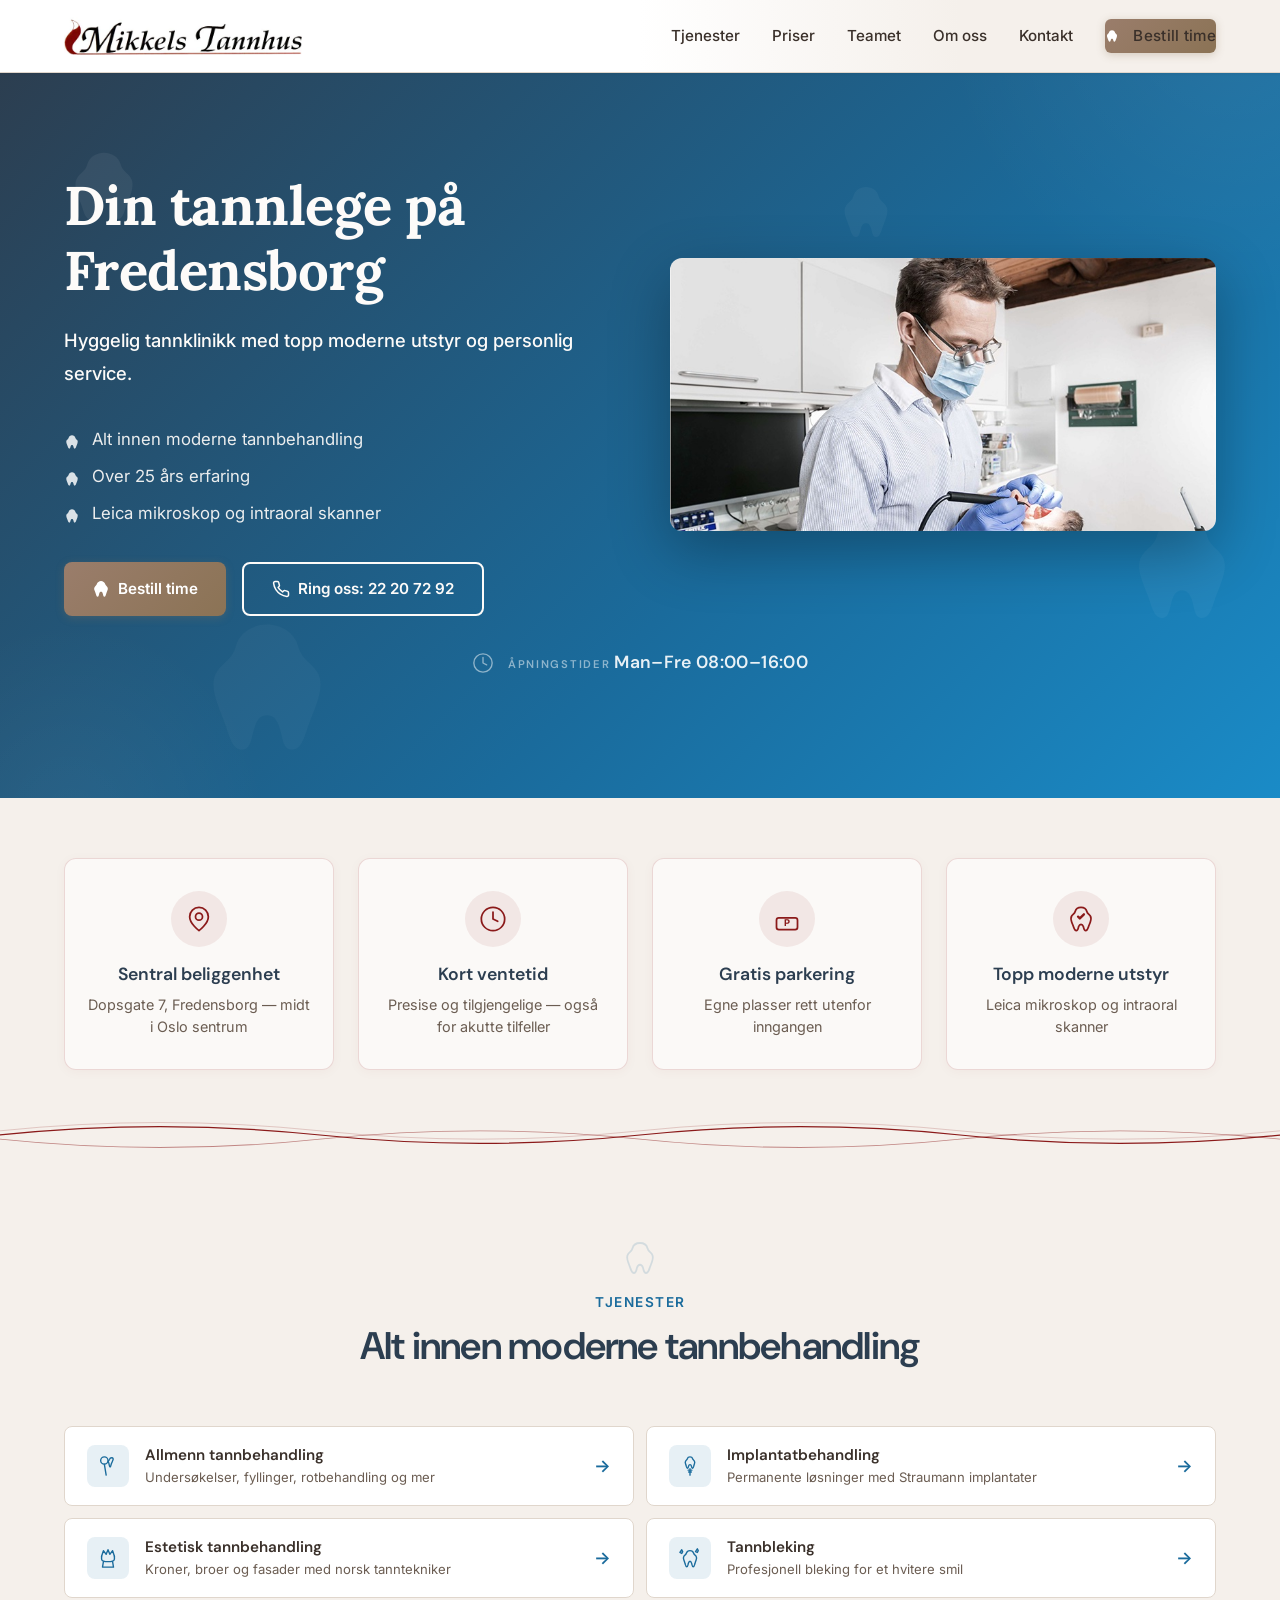
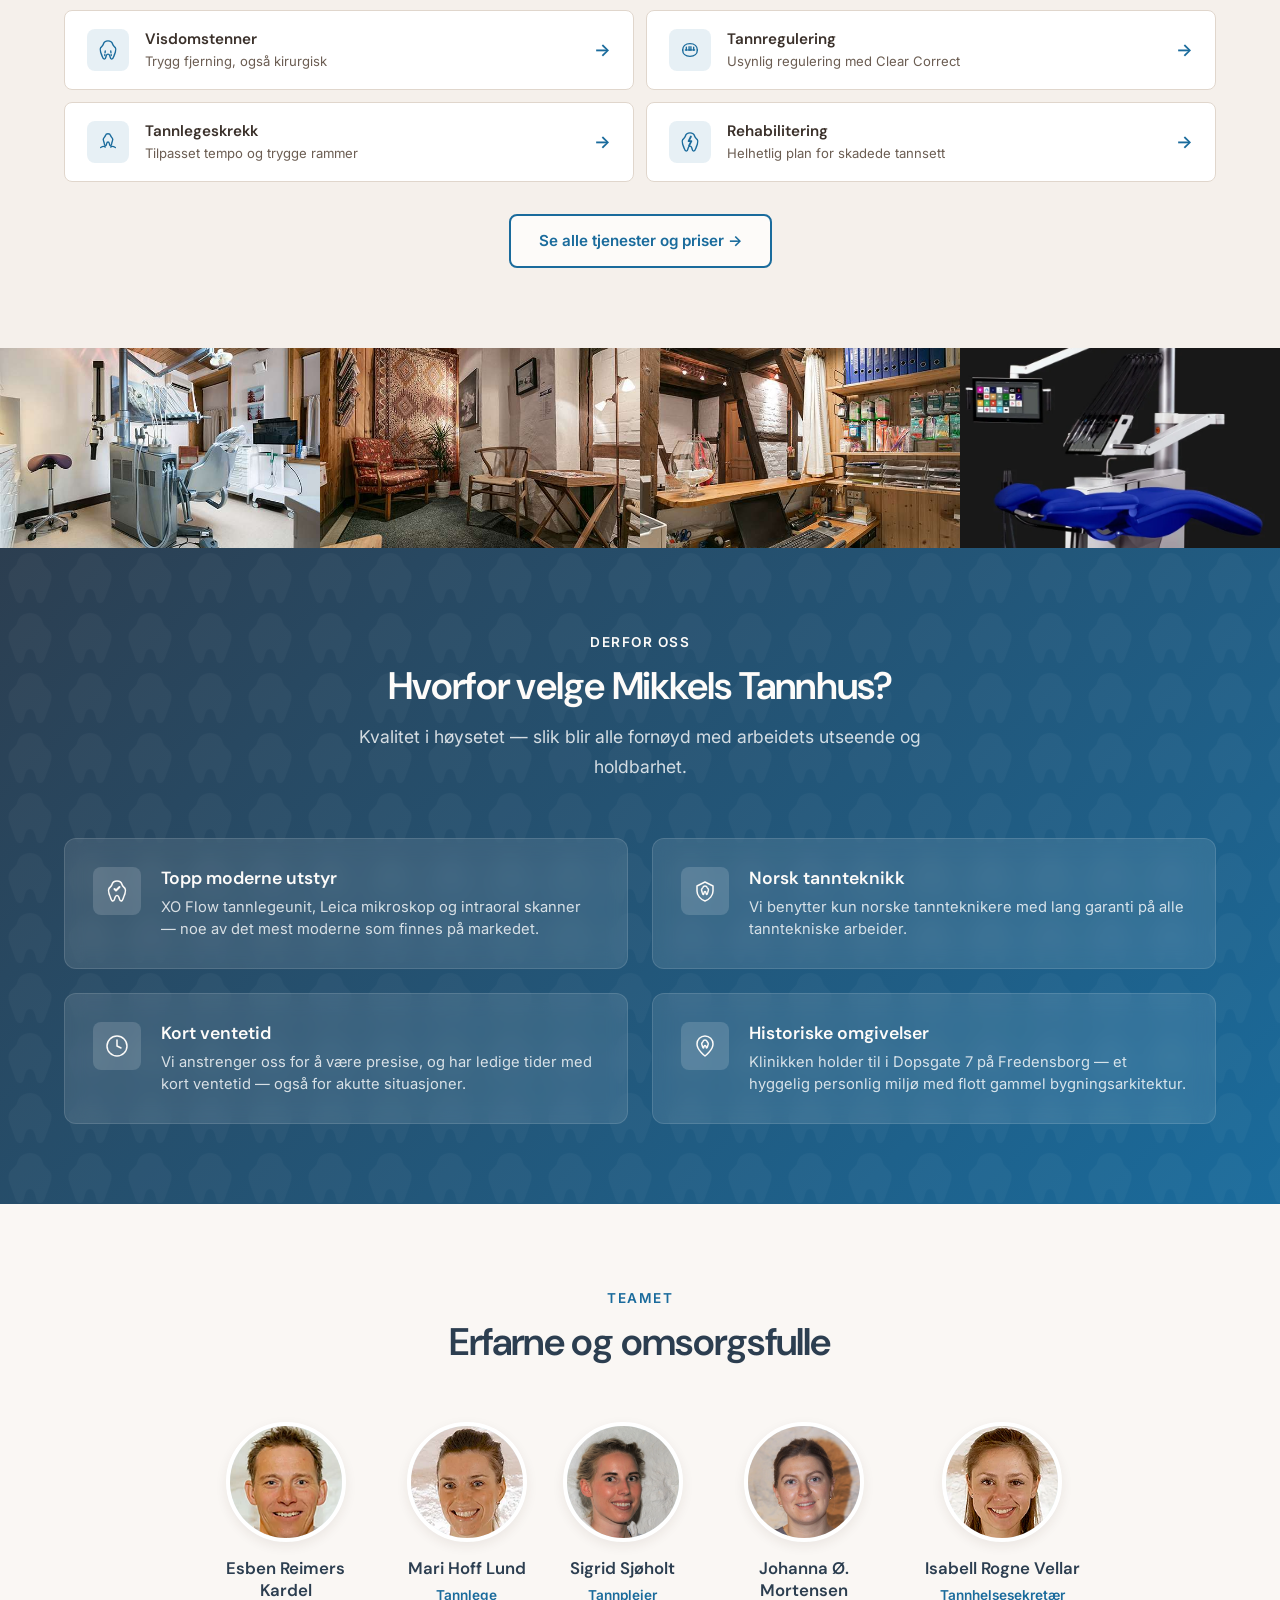
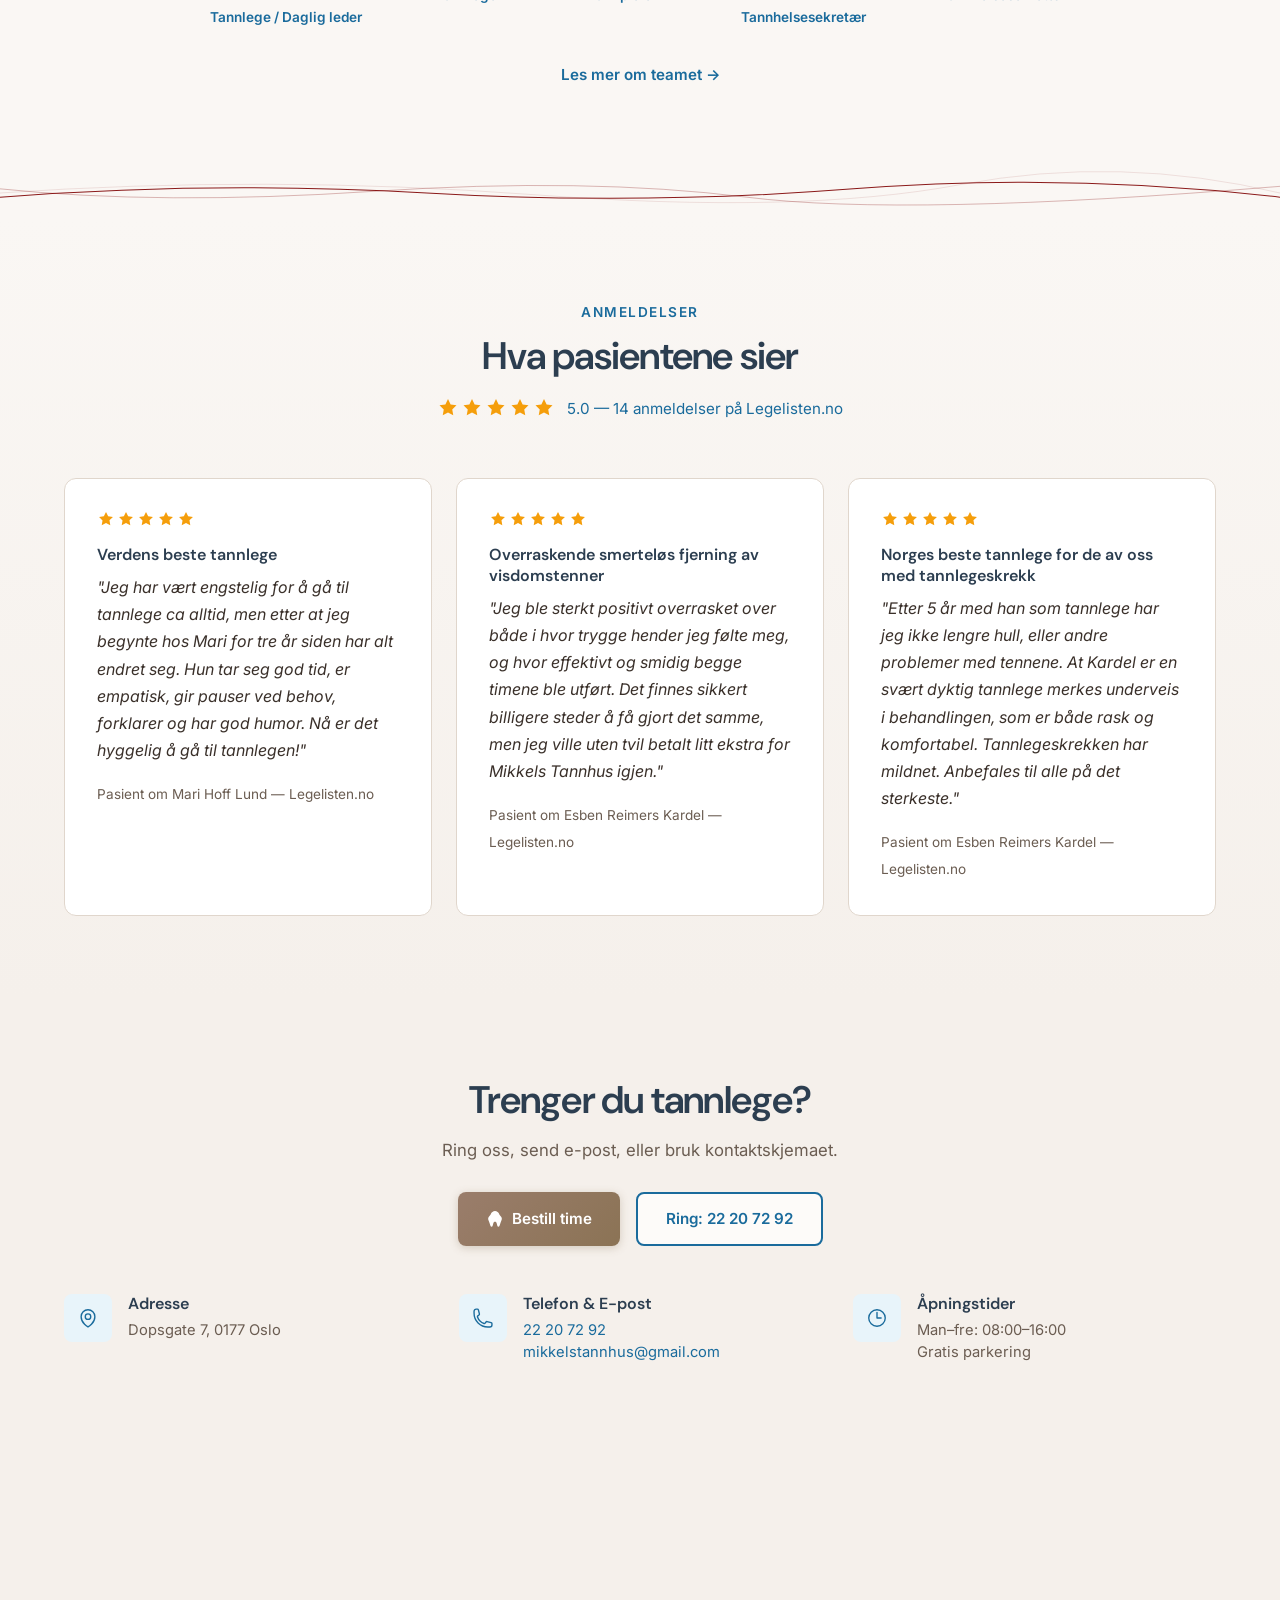
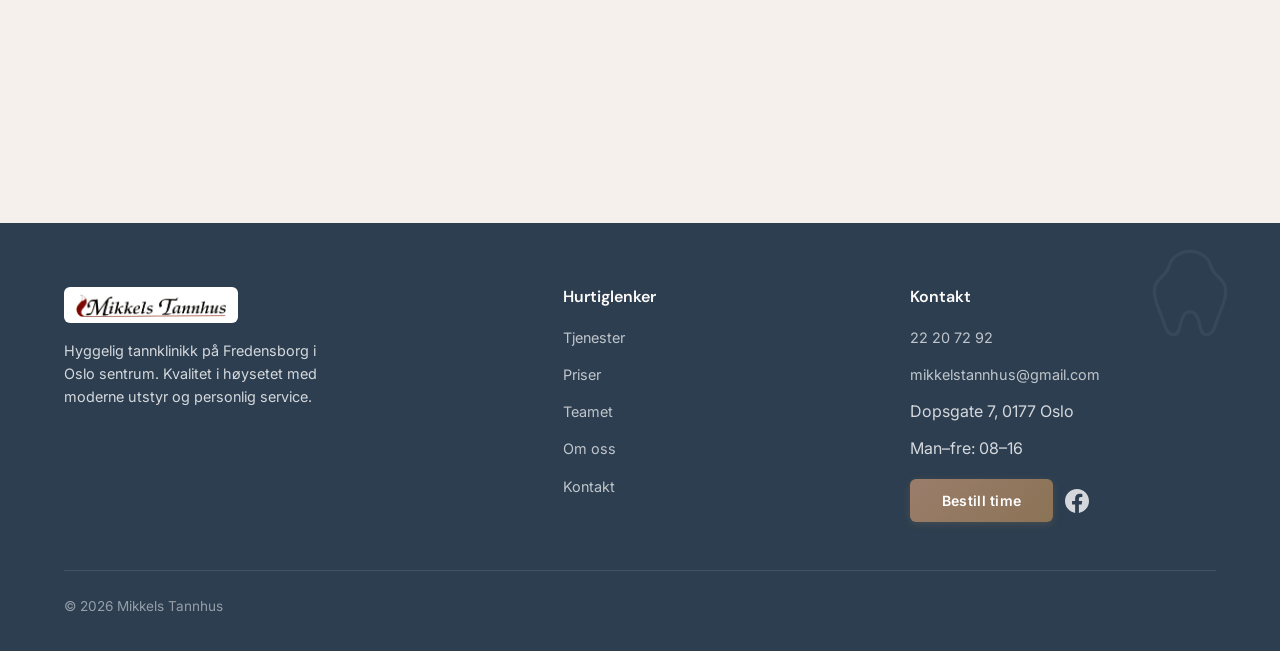
==== commit e9948ab2: "Header gradient fix, Lora font, full team, wave dividers, UI polish - Header: white-to-cream gradien" ====
--- a/index.html
+++ b/index.html
@@ -21,7 +21,7 @@
   <!-- Fonts -->
   <link rel="preconnect" href="https://fonts.googleapis.com">
   <link rel="preconnect" href="https://fonts.gstatic.com" crossorigin>
-  <link href="https://fonts.googleapis.com/css2?family=DM+Sans:wght@400;500;600;700&family=Inter:wght@400;500;600;700&display=swap" rel="stylesheet">
+  <link href="https://fonts.googleapis.com/css2?family=DM+Sans:wght@400;500;600;700&family=Inter:wght@400;500;600;700&family=Lora:wght@600;700&display=swap" rel="stylesheet">
 
   <link rel="stylesheet" href="style.css">
 
@@ -99,8 +99,8 @@
         <h1>Din tannlege på Fredensborg</h1>
         <p class="hero-lead">Hyggelig tannklinikk med topp moderne utstyr og personlig service.</p>
         <ul class="hero-highlights">
-          <li>Alt innen moderne tannbehandling — implantat, estetikk og mer</li>
-          <li>Over 25 års erfaring på Fredensborg</li>
+          <li>Alt innen moderne tannbehandling</li>
+          <li>Over 25 års erfaring</li>
           <li>Leica mikroskop og intraoral skanner</li>
         </ul>
         <div class="hero-buttons">
@@ -108,7 +108,10 @@
             <svg class="btn-icon" viewBox="0 0 20 20" fill="currentColor"><path d="M10 1C7.8 1 6 2.5 5.5 4.3C5 6 3.8 6.5 3 7.8C2 9 2.5 10.8 3 12C3.5 13.3 3.8 14 4.2 15.3C4.7 17 5 18.5 6.2 18.5C7.5 18.5 7.5 17 8 15.3C8.5 13.5 8.8 13 10 13C11.2 13 11.5 13.5 12 15.3C12.5 17 12.5 18.5 13.8 18.5C15 18.5 15.3 17 15.8 15.3C16.2 14 16.5 13.3 17 12C17.5 10.8 18 9 17 7.8C16.2 6.5 15 6 14.5 4.3C14 2.5 12.2 1 10 1Z"/></svg>
             Bestill time
           </a>
-          <a href="tel:22207292" class="btn btn-outline">Ring oss: 22 20 72 92</a>
+          <a href="tel:22207292" class="btn btn-outline">
+            <svg class="btn-icon" xmlns="http://www.w3.org/2000/svg" viewBox="0 0 24 24" fill="none" stroke="currentColor" stroke-width="2" stroke-linecap="round" stroke-linejoin="round"><path d="M22 16.92v3a2 2 0 0 1-2.18 2 19.79 19.79 0 0 1-8.63-3.07 19.5 19.5 0 0 1-6-6 19.79 19.79 0 0 1-3.07-8.67A2 2 0 0 1 4.11 2h3a2 2 0 0 1 2 1.72c.127.96.362 1.903.7 2.81a2 2 0 0 1-.45 2.11L8.09 9.91a16 16 0 0 0 6 6l1.27-1.27a2 2 0 0 1 2.11-.45c.907.338 1.85.573 2.81.7A2 2 0 0 1 22 16.92Z"/></svg>
+            Ring oss: 22 20 72 92
+          </a>
         </div>
       </div>
       <div class="hero-image">
@@ -123,9 +126,6 @@
             <span>Åpningstider</span>
             <strong>Man–Fre 08:00–16:00</strong>
           </div>
-          <a href="tel:22207292" class="hero-hours-phone" aria-label="Ring oss">
-            <svg xmlns="http://www.w3.org/2000/svg" viewBox="0 0 24 24" fill="none" stroke="currentColor" stroke-width="1.5" stroke-linecap="round" stroke-linejoin="round"><path d="M22 16.92v3a2 2 0 0 1-2.18 2 19.79 19.79 0 0 1-8.63-3.07 19.5 19.5 0 0 1-6-6 19.79 19.79 0 0 1-3.07-8.67A2 2 0 0 1 4.11 2h3a2 2 0 0 1 2 1.72c.127.96.362 1.903.7 2.81a2 2 0 0 1-.45 2.11L8.09 9.91a16 16 0 0 0 6 6l1.27-1.27a2 2 0 0 1 2.11-.45c.907.338 1.85.573 2.81.7A2 2 0 0 1 22 16.92Z"/></svg>
-          </a>
         </div>
       </div>
     </div>
@@ -362,12 +362,35 @@
           <h3>Sigrid Sjøholt</h3>
           <span class="role">Tannpleier</span>
         </div>
+        <div class="team-preview-card fade-in">
+          <div class="team-preview-avatar">
+            <img src="assets/images/johanna.jpg" alt="Tannhelsesekretær Johanna Østgulen Mortensen" loading="lazy">
+          </div>
+          <h3>Johanna Ø. Mortensen</h3>
+          <span class="role">Tannhelsesekretær</span>
+        </div>
+        <div class="team-preview-card fade-in">
+          <div class="team-preview-avatar">
+            <img src="assets/images/isabell.jpg" alt="Tannhelsesekretær Isabell Rogne Vellar" loading="lazy">
+          </div>
+          <h3>Isabell Rogne Vellar</h3>
+          <span class="role">Tannhelsesekretær</span>
+        </div>
       </div>
       <div class="team-preview-link fade-in">
-        <a href="teamet.html" class="link-arrow">Møt hele teamet &rarr;</a>
-      </div>
-    </div>
-  </section>
+        <a href="teamet.html" class="link-arrow">Les mer om teamet &rarr;</a>
+      </div>
+    </div>
+  </section>
+
+  <!-- ===== WAVE DIVIDER 2 ===== -->
+  <div class="wave-divider wave-divider--alt" aria-hidden="true">
+    <svg viewBox="0 0 1200 60" preserveAspectRatio="none" fill="none" xmlns="http://www.w3.org/2000/svg">
+      <path class="wave wave-alt-1" d="M0 35 Q200 15 400 30 T800 25 T1200 35" stroke="#8B1A1A" stroke-width="1.2" stroke-linecap="round"/>
+      <path class="wave wave-alt-2" d="M0 25 Q150 45 350 28 T700 35 T1200 22" stroke="#8B1A1A" stroke-width="0.8" stroke-linecap="round" opacity="0.4"/>
+      <path class="wave wave-alt-3" d="M0 30 Q250 8 500 32 T900 20 T1200 30" stroke="#8B1A1A" stroke-width="0.6" stroke-linecap="round" opacity="0.2"/>
+    </svg>
+  </div>
 
   <!-- ===== ANMELDELSER ===== -->
   <section class="reviews-section">
--- a/style.css
+++ b/style.css
@@ -58,7 +58,15 @@
   color: var(--primary-dark);
 }
 
-h1, h2 {
+h1 {
+  font-family: 'Lora', Georgia, serif;
+  color: var(--secondary);
+  line-height: 1.2;
+  font-weight: 700;
+  letter-spacing: -0.01em;
+}
+
+h2 {
   font-family: 'DM Sans', 'Inter', sans-serif;
   color: var(--secondary);
   line-height: 1.25;
@@ -120,7 +128,7 @@
   position: sticky;
   top: 0;
   z-index: 1000;
-  background: linear-gradient(90deg, #FFFFFF 0%, #FFFFFF 120px, var(--bg) 300px);
+  background: linear-gradient(90deg, #FFFFFF 0%, #FFFFFF 50%, var(--bg) 75%);
   border-bottom: 1px solid var(--border);
   box-shadow: var(--shadow-sm);
 }
@@ -136,7 +144,9 @@
   display: flex;
   align-items: center;
   gap: 0;
-}
+  position: relative;
+}
+
 
 .logo img {
   height: 38px;
@@ -438,26 +448,6 @@
   flex-shrink: 0;
 }
 
-.hero-hours-phone {
-  display: flex;
-  align-items: center;
-  color: rgba(255,255,255,0.5);
-  text-decoration: none;
-  margin-left: 8px;
-  padding-left: 12px;
-  border-left: 1px solid rgba(255,255,255,0.2);
-  transition: color 0.3s ease;
-}
-
-.hero-hours-phone:hover {
-  color: rgba(255,255,255,1);
-}
-
-.hero-hours-phone svg {
-  width: 20px;
-  height: 20px;
-  color: inherit;
-}
 
 /* ===== WAVE DIVIDER ===== */
 .wave-divider {
@@ -504,6 +494,35 @@
   0%, 100% { transform: translateX(0) translateY(0) scaleY(1); opacity: 0.3; }
   35% { transform: translateX(14px) translateY(2px) scaleY(1.25); opacity: 0.2; }
   65% { transform: translateX(-8px) translateY(-3px) scaleY(0.75); opacity: 0.4; }
+}
+
+/* Alt wave variant */
+.wave-divider--alt {
+  background: var(--bg-cream);
+}
+
+.wave-alt-1 { animation: drawWave 2.2s 0.3s cubic-bezier(0.4,0,0.2,1) forwards, waveBreatheAlt1 9s 2.8s ease-in-out infinite; }
+.wave-alt-2 { animation: drawWave 2.2s 0.7s cubic-bezier(0.4,0,0.2,1) forwards, waveBreatheAlt2 11s 3.2s ease-in-out infinite; }
+.wave-alt-3 { animation: drawWave 2.2s 1.0s cubic-bezier(0.4,0,0.2,1) forwards, waveBreatheAlt3 8s 3.5s ease-in-out infinite; }
+
+@keyframes waveBreatheAlt1 {
+  0%, 100% { transform: translateX(0) scaleY(1); opacity: 1; }
+  30% { transform: translateX(-10px) scaleY(0.85); opacity: 0.8; }
+  60% { transform: translateX(14px) scaleY(1.2); }
+  80% { transform: translateX(4px) scaleY(0.9); opacity: 0.9; }
+}
+
+@keyframes waveBreatheAlt2 {
+  0%, 100% { transform: translateX(0) scaleY(1); opacity: 0.4; }
+  40% { transform: translateX(12px) scaleY(1.3); opacity: 0.25; }
+  70% { transform: translateX(-6px) scaleY(0.7); opacity: 0.5; }
+}
+
+@keyframes waveBreatheAlt3 {
+  0%, 100% { transform: translateX(0) scaleY(1); opacity: 0.2; }
+  25% { transform: translateX(-12px) scaleY(1.15); opacity: 0.35; }
+  50% { transform: translateX(10px) scaleY(0.8); opacity: 0.15; }
+  75% { transform: translateX(-5px) scaleY(1.1); opacity: 0.3; }
 }
 
 /* ===== TRUST BADGES ===== */
@@ -777,17 +796,18 @@
 .team-preview-grid {
   display: flex;
   justify-content: center;
-  gap: 48px;
+  gap: 36px;
+  flex-wrap: wrap;
 }
 
 .team-preview-card {
   text-align: center;
-  max-width: 200px;
+  max-width: 170px;
 }
 
 .team-preview-avatar {
-  width: 140px;
-  height: 140px;
+  width: 120px;
+  height: 120px;
   border-radius: 50%;
   margin: 0 auto 16px;
   background: var(--primary-light);
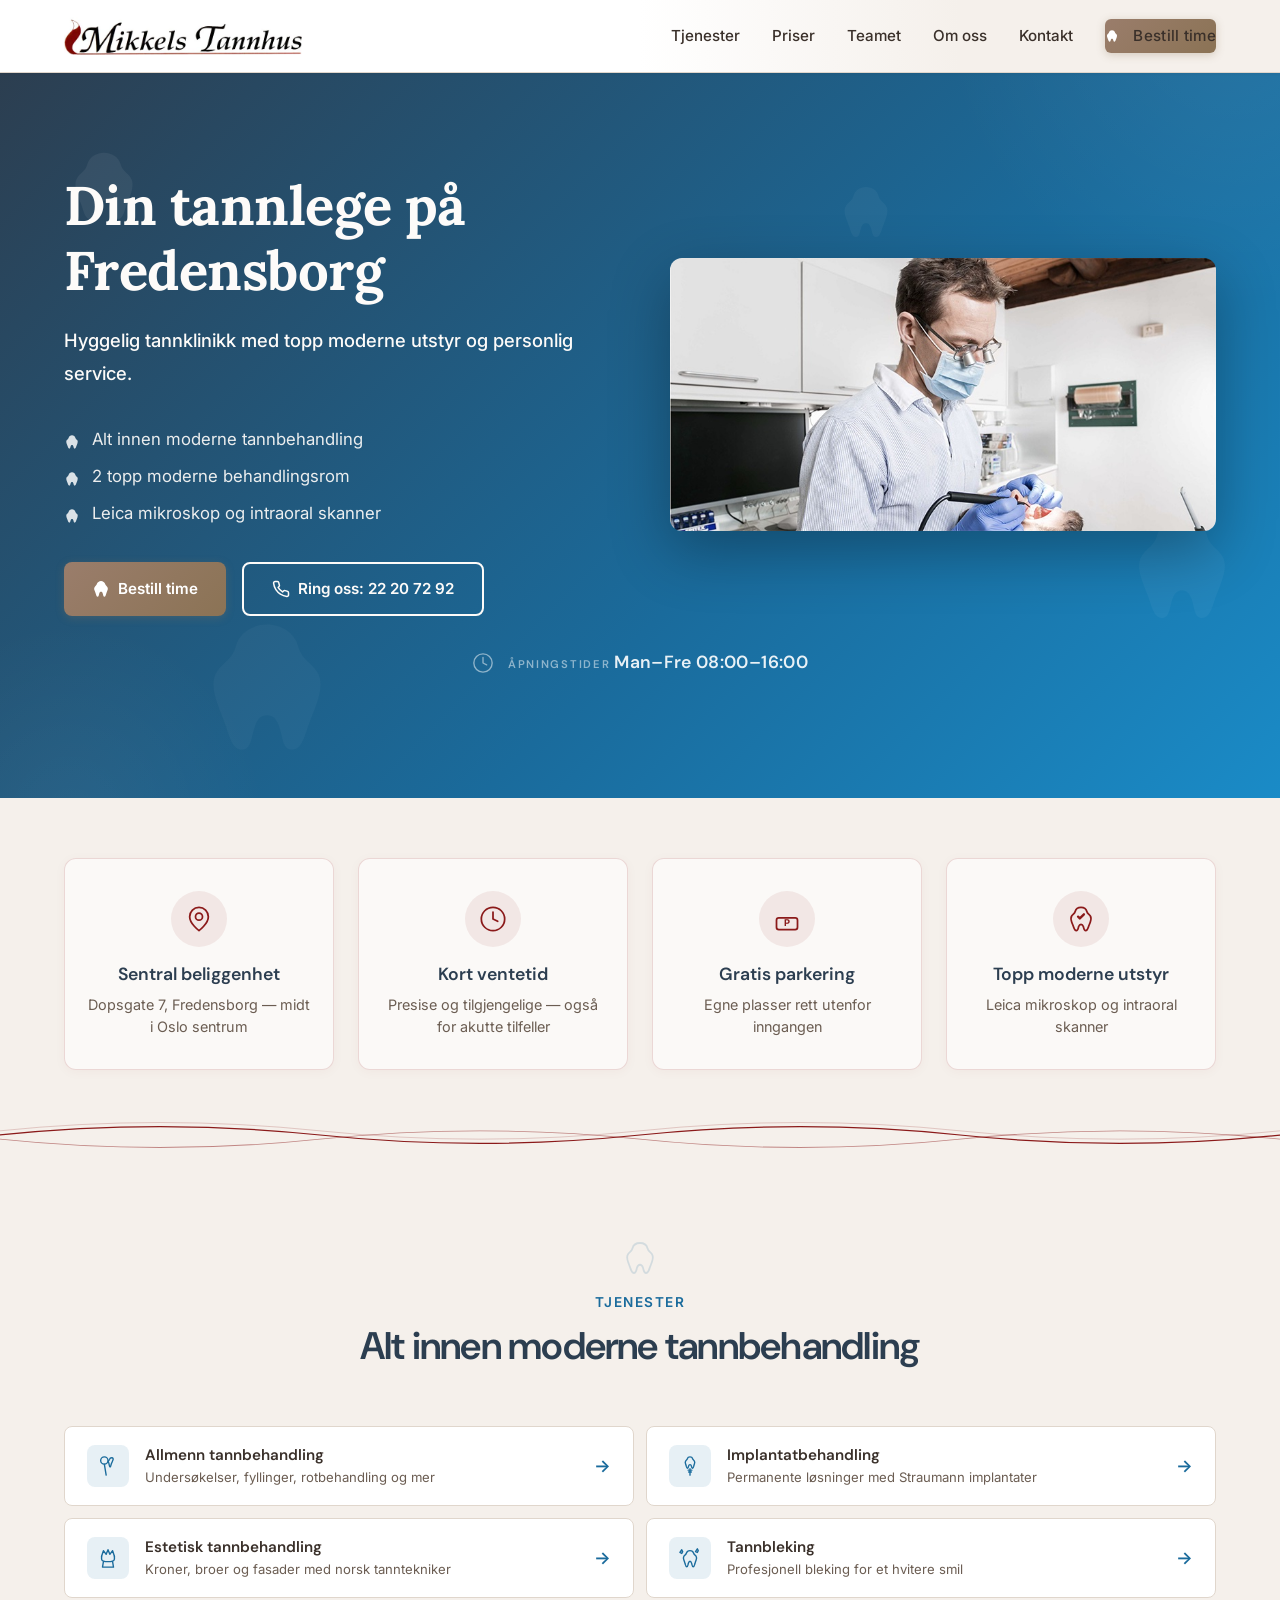
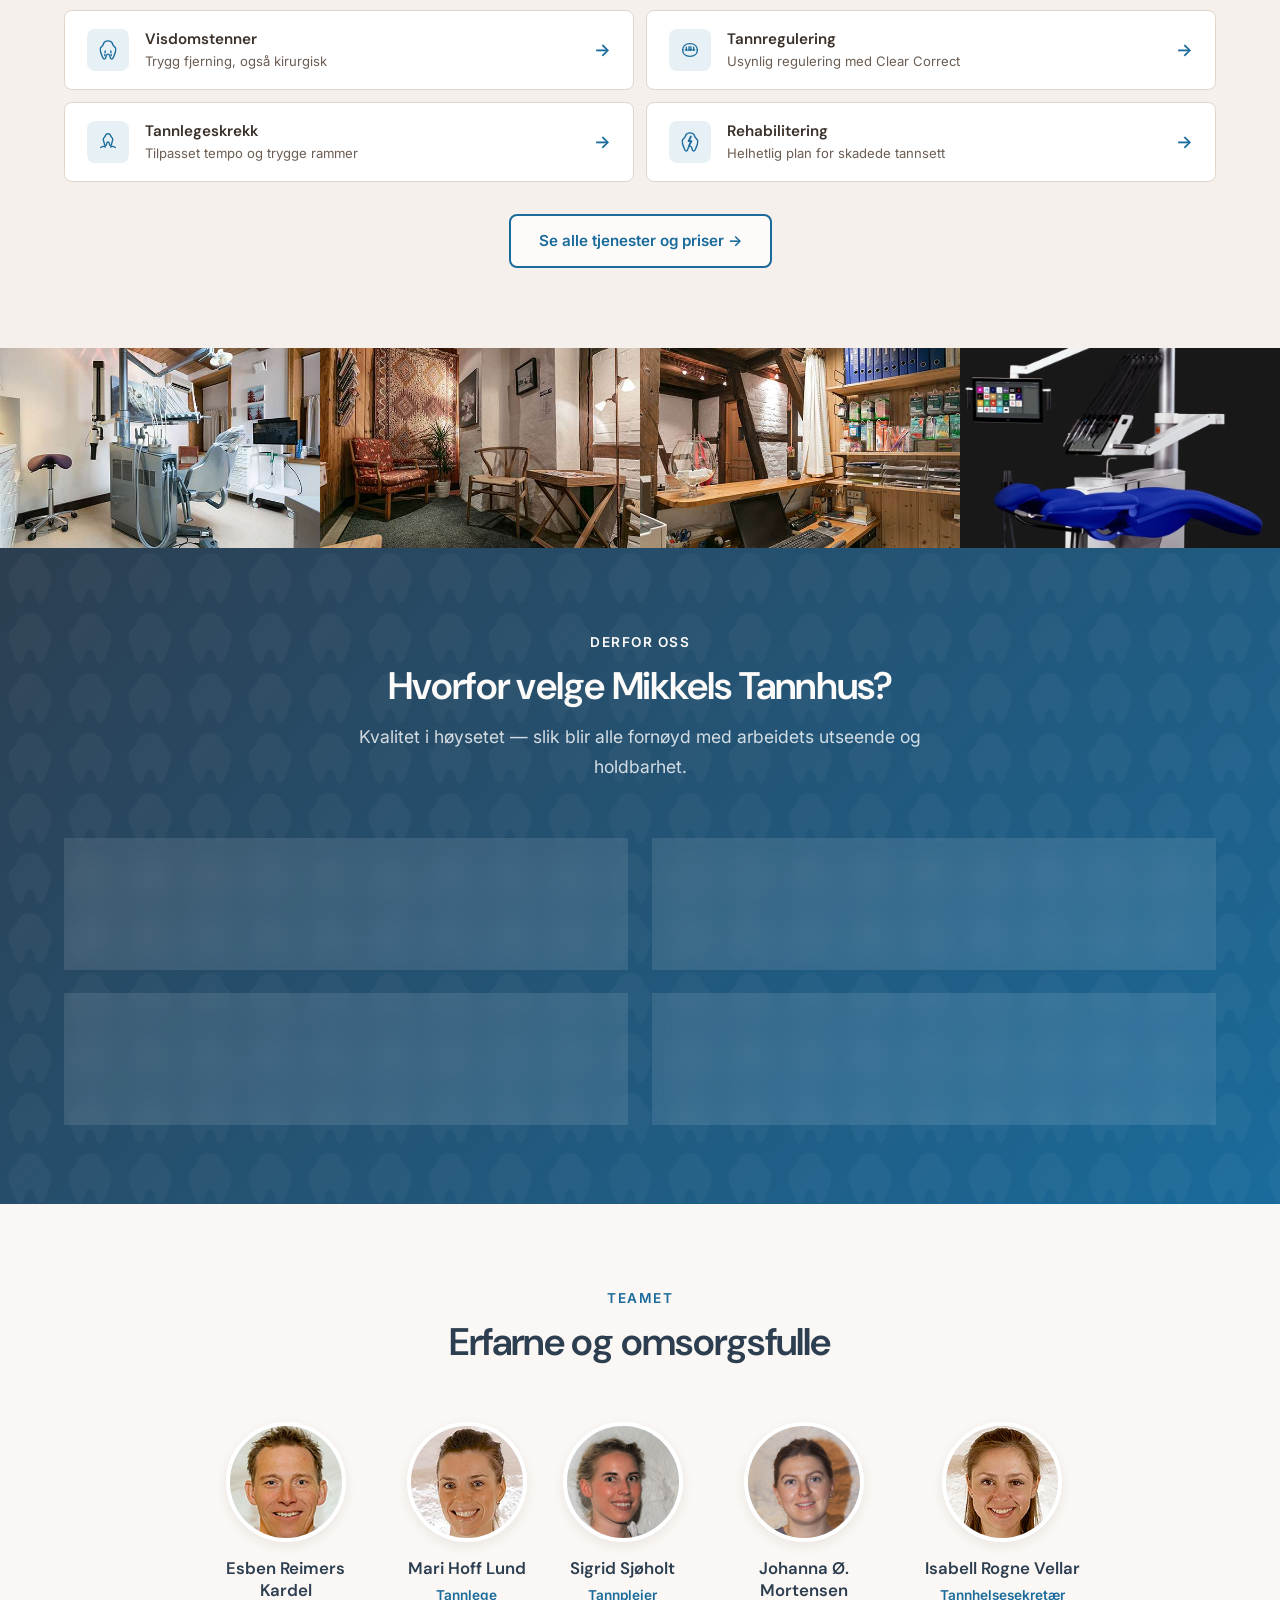
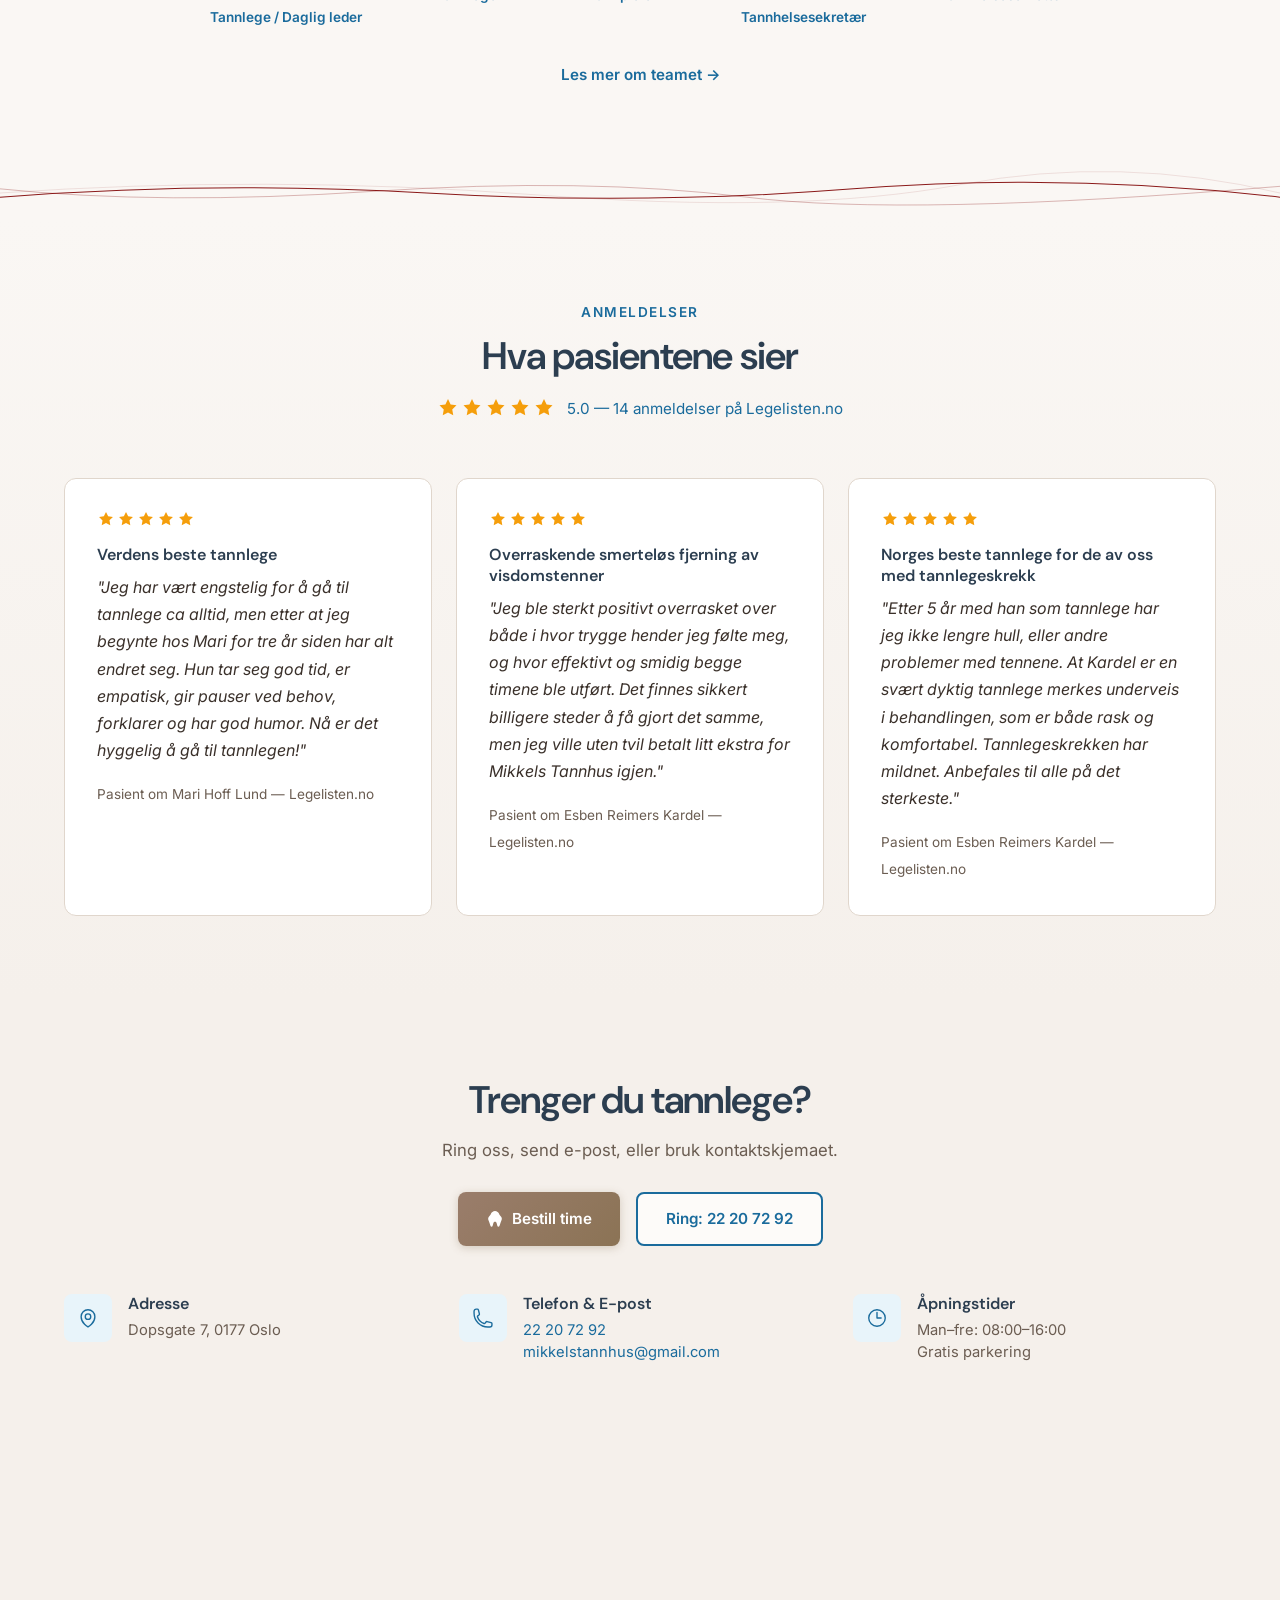
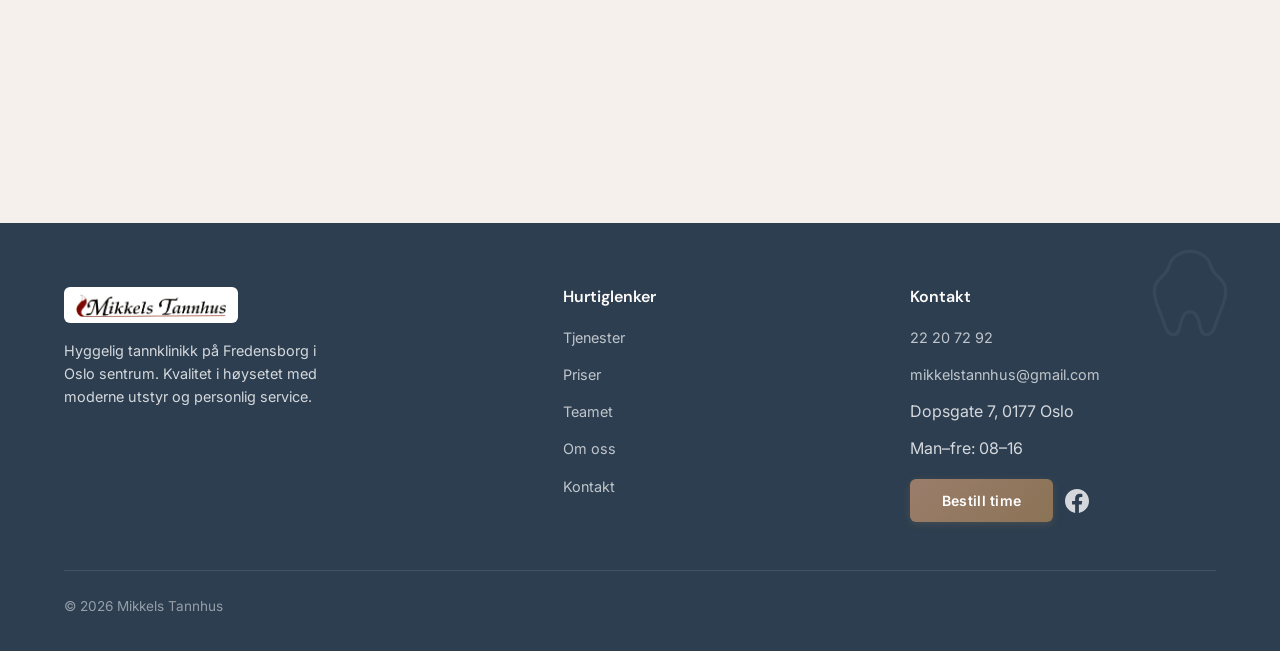
==== commit 8f01f0e1: "Update hero bullet: 2 topp moderne behandlingsrom Co-Authored-By: Claude Opus 4.6 (1M context) <nore" ====
--- a/index.html
+++ b/index.html
@@ -100,7 +100,7 @@
         <p class="hero-lead">Hyggelig tannklinikk med topp moderne utstyr og personlig service.</p>
         <ul class="hero-highlights">
           <li>Alt innen moderne tannbehandling</li>
-          <li>Over 25 års erfaring</li>
+          <li>2 topp moderne behandlingsrom</li>
           <li>Leica mikroskop og intraoral skanner</li>
         </ul>
         <div class="hero-buttons">
--- a/style.css
+++ b/style.css
@@ -3024,17 +3024,28 @@
     display: flex;
   }
 
+  section {
+    padding: 40px 0;
+  }
+
   .hero {
-    padding: 60px 0 80px;
+    padding: 40px 0 50px;
   }
 
   .hero .container {
     grid-template-columns: 1fr;
-    gap: 40px;
+    gap: 24px;
   }
 
   .hero-image {
-    display: none;
+    display: flex;
+    justify-content: center;
+  }
+
+  .hero-img {
+    max-width: 100%;
+    border-radius: var(--radius-sm);
+    aspect-ratio: 16/9;
   }
 
   .hero-teeth-decor,
@@ -3055,24 +3066,343 @@
   }
 
   .hero-content h1 {
-    font-size: 2rem;
-  }
-
-  .wave-divider svg { height: 30px; }
+    font-size: 2.6rem;
+  }
+
+  .hero-lead {
+    font-size: 1rem;
+    margin-bottom: 20px;
+  }
+
+  .hero-highlights {
+    font-size: 0.9rem;
+    margin-bottom: 24px;
+  }
+
+  .hero-hours {
+    margin-top: 16px;
+  }
+
+  .wave-divider svg { height: 25px; }
+
+  /* Trust: 2x2 compact */
+  .trust {
+    padding: 32px 0 20px;
+  }
 
   .trust-grid {
     grid-template-columns: repeat(2, 1fr);
-  }
-
-  .services-grid,
+    gap: 12px;
+  }
+
+  .trust-card {
+    padding: 20px 14px;
+  }
+
+  .trust-card h3 {
+    font-size: 0.95rem;
+  }
+
+  .trust-card p {
+    font-size: 0.8rem;
+  }
+
+  .trust-icon {
+    width: 44px;
+    height: 44px;
+    margin-bottom: 10px;
+  }
+
+  .trust-icon svg {
+    width: 22px;
+    height: 22px;
+  }
+
+  /* Services: keep 2 columns on mobile */
   .services-compact-grid {
+    grid-template-columns: repeat(2, 1fr);
+    gap: 8px;
+  }
+
+  .service-compact {
+    padding: 12px 14px;
+    gap: 10px;
+  }
+
+  .service-compact-icon {
+    width: 34px;
+    height: 34px;
+    min-width: 34px;
+  }
+
+  .service-compact-icon svg {
+    width: 18px;
+    height: 18px;
+  }
+
+  .service-compact-info h3 {
+    font-size: 0.82rem;
+  }
+
+  .service-compact-info p {
+    display: none;
+  }
+
+  .service-compact-arrow {
+    display: none;
+  }
+
+  .services .section-header {
+    margin-bottom: 28px;
+  }
+
+  .services-grid {
     grid-template-columns: 1fr;
   }
 
+  /* Image strip: horizontal scroll */
+  .image-strip-grid {
+    grid-template-columns: repeat(4, 45vw);
+    overflow-x: auto;
+    -webkit-overflow-scrolling: touch;
+  }
+
+  .image-strip-item {
+    aspect-ratio: 4/3;
+  }
+
+  /* Why Us: 2 columns, compact */
+  .why-us {
+    padding: 40px 0;
+  }
+
+  .why-grid {
+    grid-template-columns: repeat(2, 1fr);
+    gap: 12px;
+  }
+
+  .why-card {
+    padding: 16px;
+    gap: 12px;
+    flex-direction: column;
+    text-align: center;
+  }
+
+  .why-card-icon {
+    margin: 0 auto;
+    width: 40px;
+    height: 40px;
+  }
+
+  .why-card h3 {
+    font-size: 0.95rem;
+  }
+
+  .why-card p {
+    font-size: 0.82rem;
+    display: none;
+  }
+
+  .why-us .section-header {
+    margin-bottom: 28px;
+  }
+
+  .why-us .section-header p {
+    display: none;
+  }
+
+  /* Team preview: horizontal scroll row */
+  .team-preview {
+    padding: 40px 0;
+  }
+
+  .team-preview .section-header {
+    margin-bottom: 24px;
+  }
+
   .team-preview-grid {
+    flex-direction: row;
+    flex-wrap: nowrap;
+    overflow-x: auto;
+    gap: 20px;
+    padding-bottom: 8px;
+    justify-content: flex-start;
+    -webkit-overflow-scrolling: touch;
+  }
+
+  .team-preview-card {
+    min-width: 110px;
+    max-width: 110px;
+  }
+
+  .team-preview-avatar {
+    width: 80px;
+    height: 80px;
+    margin-bottom: 10px;
+  }
+
+  .team-preview-card h3 {
+    font-size: 0.82rem;
+  }
+
+  .team-preview-card .role {
+    font-size: 0.72rem;
+  }
+
+  /* Reviews: horizontal scroll */
+  .reviews-section {
+    padding: 40px 0;
+  }
+
+  .reviews-grid {
+    grid-template-columns: repeat(3, 80vw);
+    overflow-x: auto;
+    -webkit-overflow-scrolling: touch;
+    gap: 16px;
+    margin-top: 24px;
+    padding-bottom: 8px;
+  }
+
+  .review-card {
+    padding: 20px;
+    min-width: 0;
+  }
+
+  .review-text {
+    font-size: 0.9rem;
+  }
+
+  .reviews-section .section-header {
+    margin-bottom: 16px;
+  }
+
+  /* Contact CTA: compact */
+  .contact-cta .container {
+    padding-top: 40px;
+    padding-bottom: 32px;
+  }
+
+  .contact-cta-header {
+    margin-bottom: 28px;
+  }
+
+  .contact-cta-grid {
+    grid-template-columns: 1fr;
+    gap: 16px;
+  }
+
+  .contact-grid {
+    grid-template-columns: 1fr;
+  }
+
+  .contact-layout {
+    grid-template-columns: 1fr;
+  }
+
+  .contact-cards-grid {
+    grid-template-columns: 1fr;
+    max-width: 400px;
+    margin: 0 auto;
+  }
+
+  .contact-quick-cards {
+    margin-top: -20px;
+  }
+
+  .contact-form-card {
+    padding: 28px 20px;
+  }
+
+  .form-row {
+    grid-template-columns: 1fr;
+  }
+
+  /* Footer */
+  .footer {
+    padding: 40px 0 24px;
+  }
+
+  .footer-grid {
+    grid-template-columns: 1fr 1fr;
+    gap: 24px;
+  }
+
+  .footer-brand {
+    grid-column: span 2;
+  }
+
+  .footer-bottom {
     flex-direction: column;
-    align-items: center;
+    gap: 8px;
+    text-align: center;
+  }
+
+  /* Section headers: tighter */
+  .section-header {
+    margin-bottom: 28px;
+  }
+
+  .section-header h2 {
+    font-size: 1.4rem;
+  }
+
+  .section-header p {
+    font-size: 0.95rem;
+  }
+
+  .section-tooth-icon {
+    width: 28px;
+    height: 28px;
+    margin-bottom: 8px;
+  }
+
+  /* Other pages */
+  .team-detail {
+    grid-template-columns: 1fr;
+    text-align: center;
+  }
+
+  .team-detail-avatar {
+    margin: 0 auto;
+    width: 140px;
+    height: 140px;
+  }
+
+  .team-detail .specialties {
+    justify-content: center;
+  }
+
+  .cta-inner {
+    padding: 32px 20px;
+  }
+
+  .gallery-grid {
+    grid-template-columns: 1fr 1fr;
+  }
+
+  .gallery-item--wide {
+    grid-column: span 2;
+  }
+
+  .about-story-grid {
+    grid-template-columns: 1fr;
     gap: 32px;
+  }
+
+  .about-story, .about-values-section, .practical-section, .team-showcase {
+    padding: 40px 0;
+  }
+
+  .values-grid, .practical-cards {
+    grid-template-columns: 1fr;
+    max-width: 400px;
+    margin: 0 auto;
+  }
+
+  .team-cards-grid {
+    grid-template-columns: 1fr;
+    max-width: 380px;
+    margin: 0 auto;
   }
 
   .team-grid {
@@ -3081,122 +3411,29 @@
     margin: 0 auto;
   }
 
-  .why-grid {
-    grid-template-columns: 1fr;
-  }
-
-  .contact-grid,
-  .contact-cta-grid {
-    grid-template-columns: 1fr;
-  }
-
-  .contact-layout {
-    grid-template-columns: 1fr;
-  }
-
-  .contact-cards-grid {
-    grid-template-columns: 1fr;
-    max-width: 400px;
-    margin: 0 auto;
-  }
-
-  .contact-quick-cards {
-    margin-top: -20px;
-  }
-
-  .contact-form-card {
-    padding: 28px 20px;
-  }
-
-  .form-row {
-    grid-template-columns: 1fr;
-  }
-
-  .footer-grid {
-    grid-template-columns: 1fr;
-    gap: 32px;
-  }
-
-  .footer-bottom {
-    flex-direction: column;
-    gap: 8px;
-    text-align: center;
-  }
-
-  .team-detail {
-    grid-template-columns: 1fr;
-    text-align: center;
-  }
-
-  .team-detail-avatar {
-    margin: 0 auto;
-    width: 160px;
-    height: 160px;
-  }
-
-  .team-detail .specialties {
-    justify-content: center;
-  }
-
-  .cta-inner {
-    padding: 40px 24px;
-  }
-
-  .image-strip-grid {
-    grid-template-columns: repeat(2, 1fr);
-  }
-
-  .gallery-grid {
-    grid-template-columns: 1fr 1fr;
-  }
-
-  .gallery-item--wide {
-    grid-column: span 2;
-  }
-
-  .about-story-grid {
-    grid-template-columns: 1fr;
-    gap: 40px;
-  }
-
-  .about-story {
-    padding: 60px 0;
-  }
-
-  .about-values-section {
-    padding: 60px 0;
-  }
-
-  .practical-section {
-    padding: 60px 0;
-  }
-
-  .values-grid {
-    grid-template-columns: 1fr;
-    max-width: 400px;
-    margin: 0 auto;
-  }
-
-  .practical-cards {
-    grid-template-columns: 1fr;
-    max-width: 400px;
-    margin: 0 auto;
-  }
-
-  .team-showcase {
-    padding: 60px 0;
-  }
-
-  .team-cards-grid {
-    grid-template-columns: 1fr;
-    max-width: 380px;
-    margin: 0 auto;
+  /* Map smaller */
+  .map-section iframe {
+    height: 280px;
+  }
+
+  /* Header gradient: simpler on mobile */
+  .header {
+    background: #FFFFFF;
   }
 }
 
 @media (max-width: 480px) {
   .trust-grid {
-    grid-template-columns: 1fr;
+    grid-template-columns: repeat(2, 1fr);
+  }
+
+  .services-compact-grid {
+    gap: 6px;
+  }
+
+  .service-compact {
+    padding: 10px 12px;
+    gap: 8px;
   }
 
   .hero-buttons {
@@ -3208,12 +3445,12 @@
     justify-content: center;
   }
 
+  .hero-content h1 {
+    font-size: 1.5rem;
+  }
+
   .cta-phone {
     font-size: 1.4rem;
-  }
-
-  .image-strip-grid {
-    grid-template-columns: 1fr;
   }
 
   .gallery-grid {
@@ -3227,6 +3464,18 @@
   .price-table td {
     padding: 14px 16px;
     font-size: 0.88rem;
+  }
+
+  .footer-grid {
+    grid-template-columns: 1fr;
+  }
+
+  .footer-brand {
+    grid-column: span 1;
+  }
+
+  .why-card p {
+    display: none;
   }
 }
 
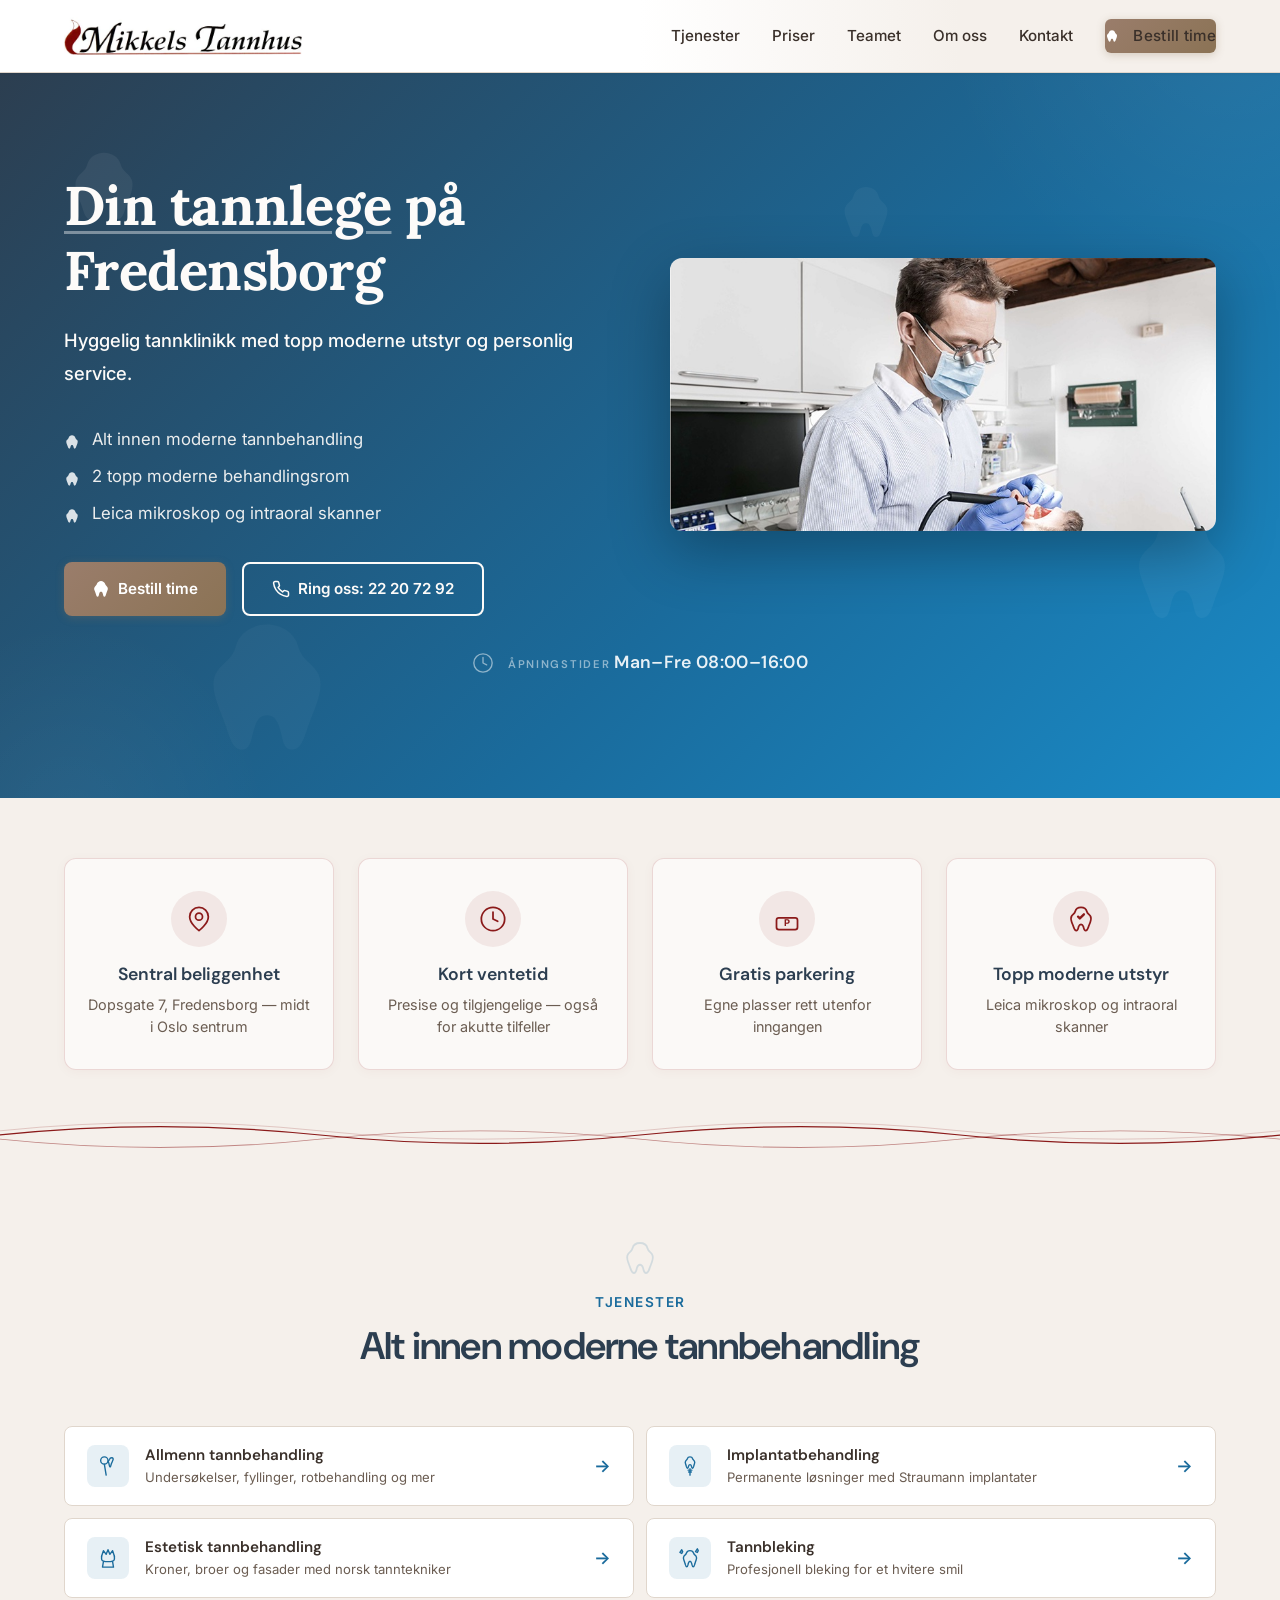
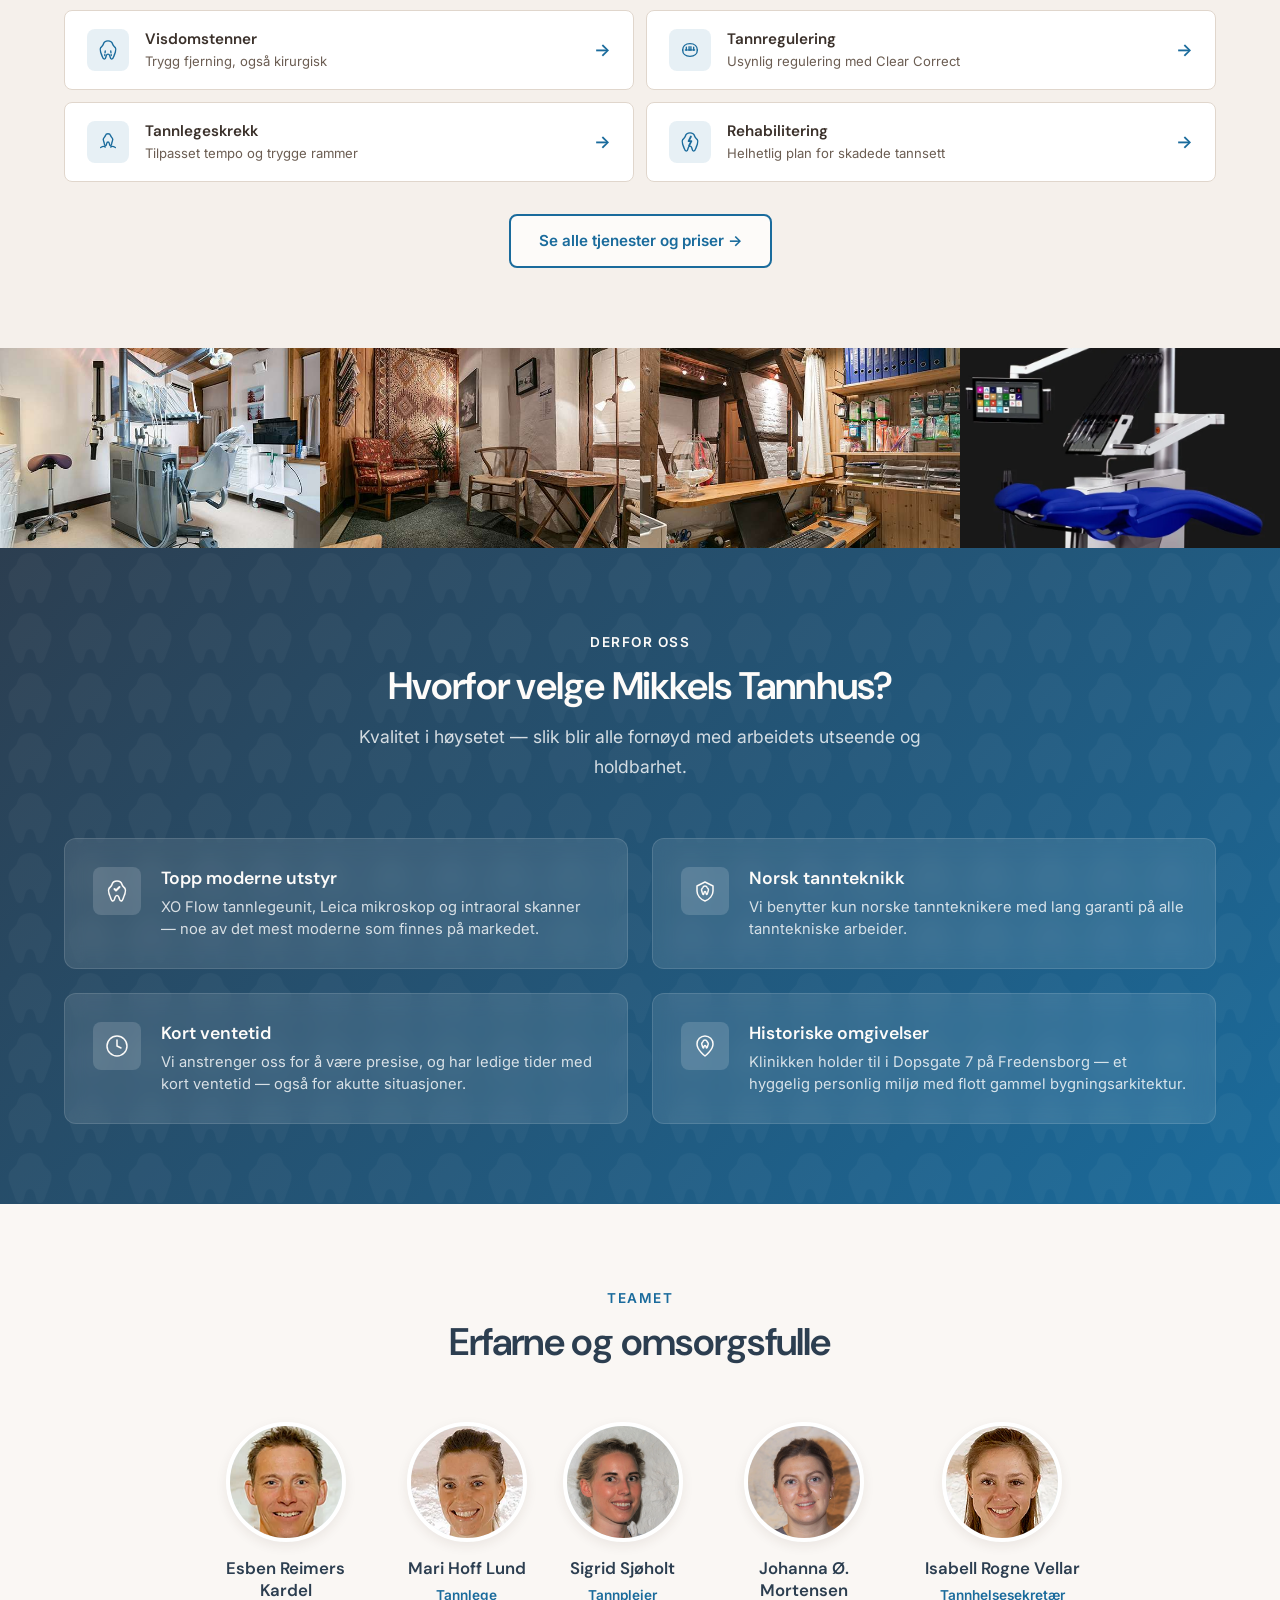
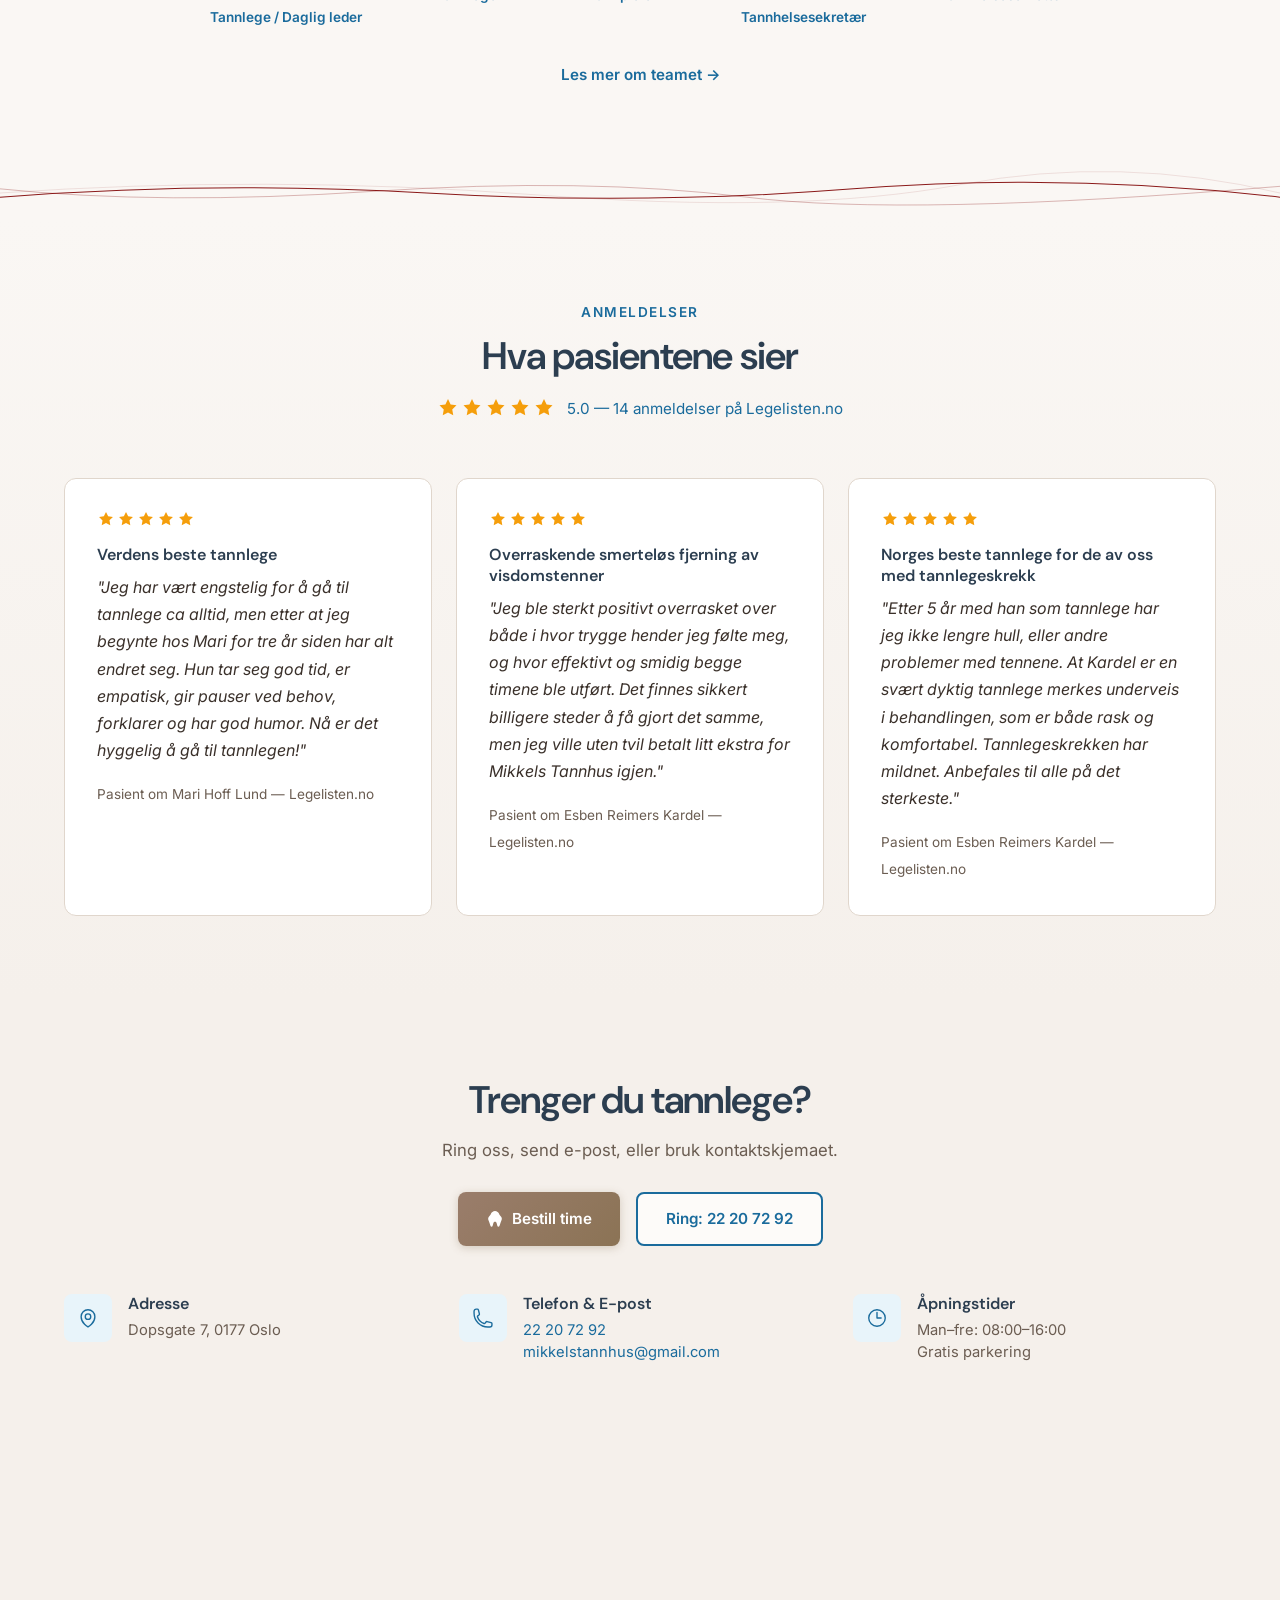
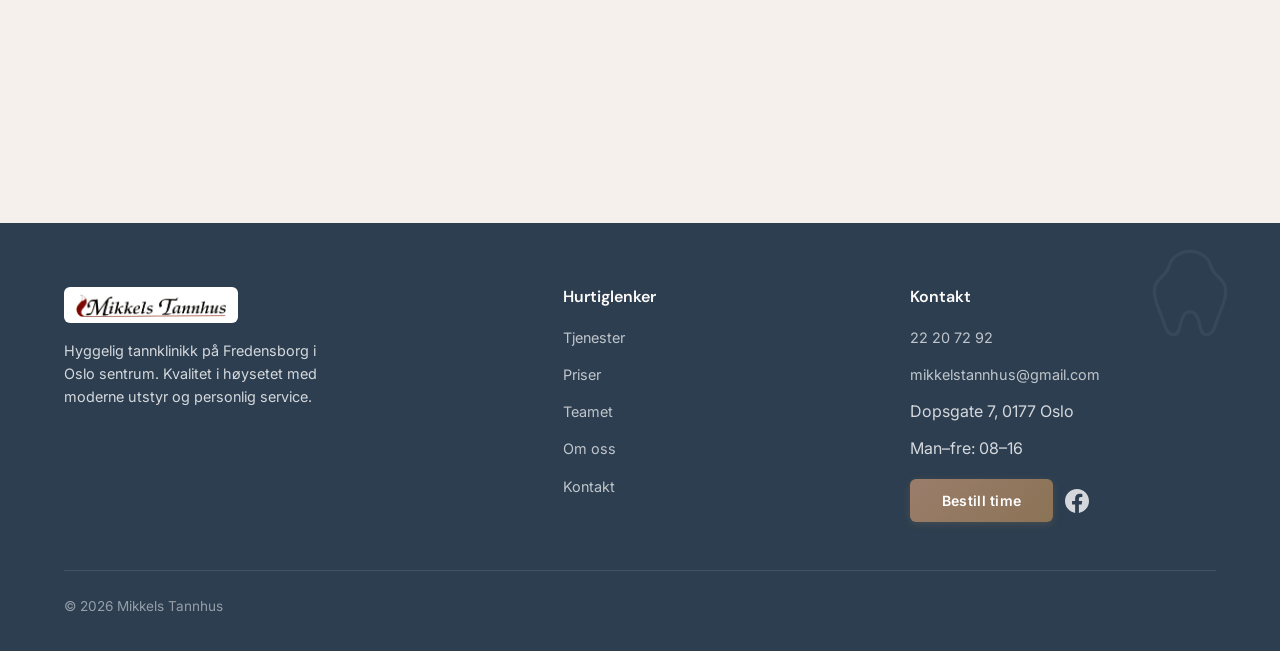
==== commit 683218ce: "Add underline on "Din tannlege" in hero heading Co-Authored-By: Claude Opus 4.6 (1M context) <norepl" ====
--- a/index.html
+++ b/index.html
@@ -96,7 +96,7 @@
     </div>
     <div class="container">
       <div class="hero-content">
-        <h1>Din tannlege på Fredensborg</h1>
+        <h1><span class="hero-underline">Din tannlege</span> på Fredensborg</h1>
         <p class="hero-lead">Hyggelig tannklinikk med topp moderne utstyr og personlig service.</p>
         <ul class="hero-highlights">
           <li>Alt innen moderne tannbehandling</li>
--- a/style.css
+++ b/style.css
@@ -339,6 +339,13 @@
   font-size: clamp(2.2rem, 5vw, 3.4rem);
 }
 
+.hero-underline {
+  text-decoration: underline;
+  text-decoration-color: rgba(255,255,255,0.4);
+  text-underline-offset: 6px;
+  text-decoration-thickness: 3px;
+}
+
 .hero-content p {
   font-size: 1.15rem;
   line-height: 1.8;
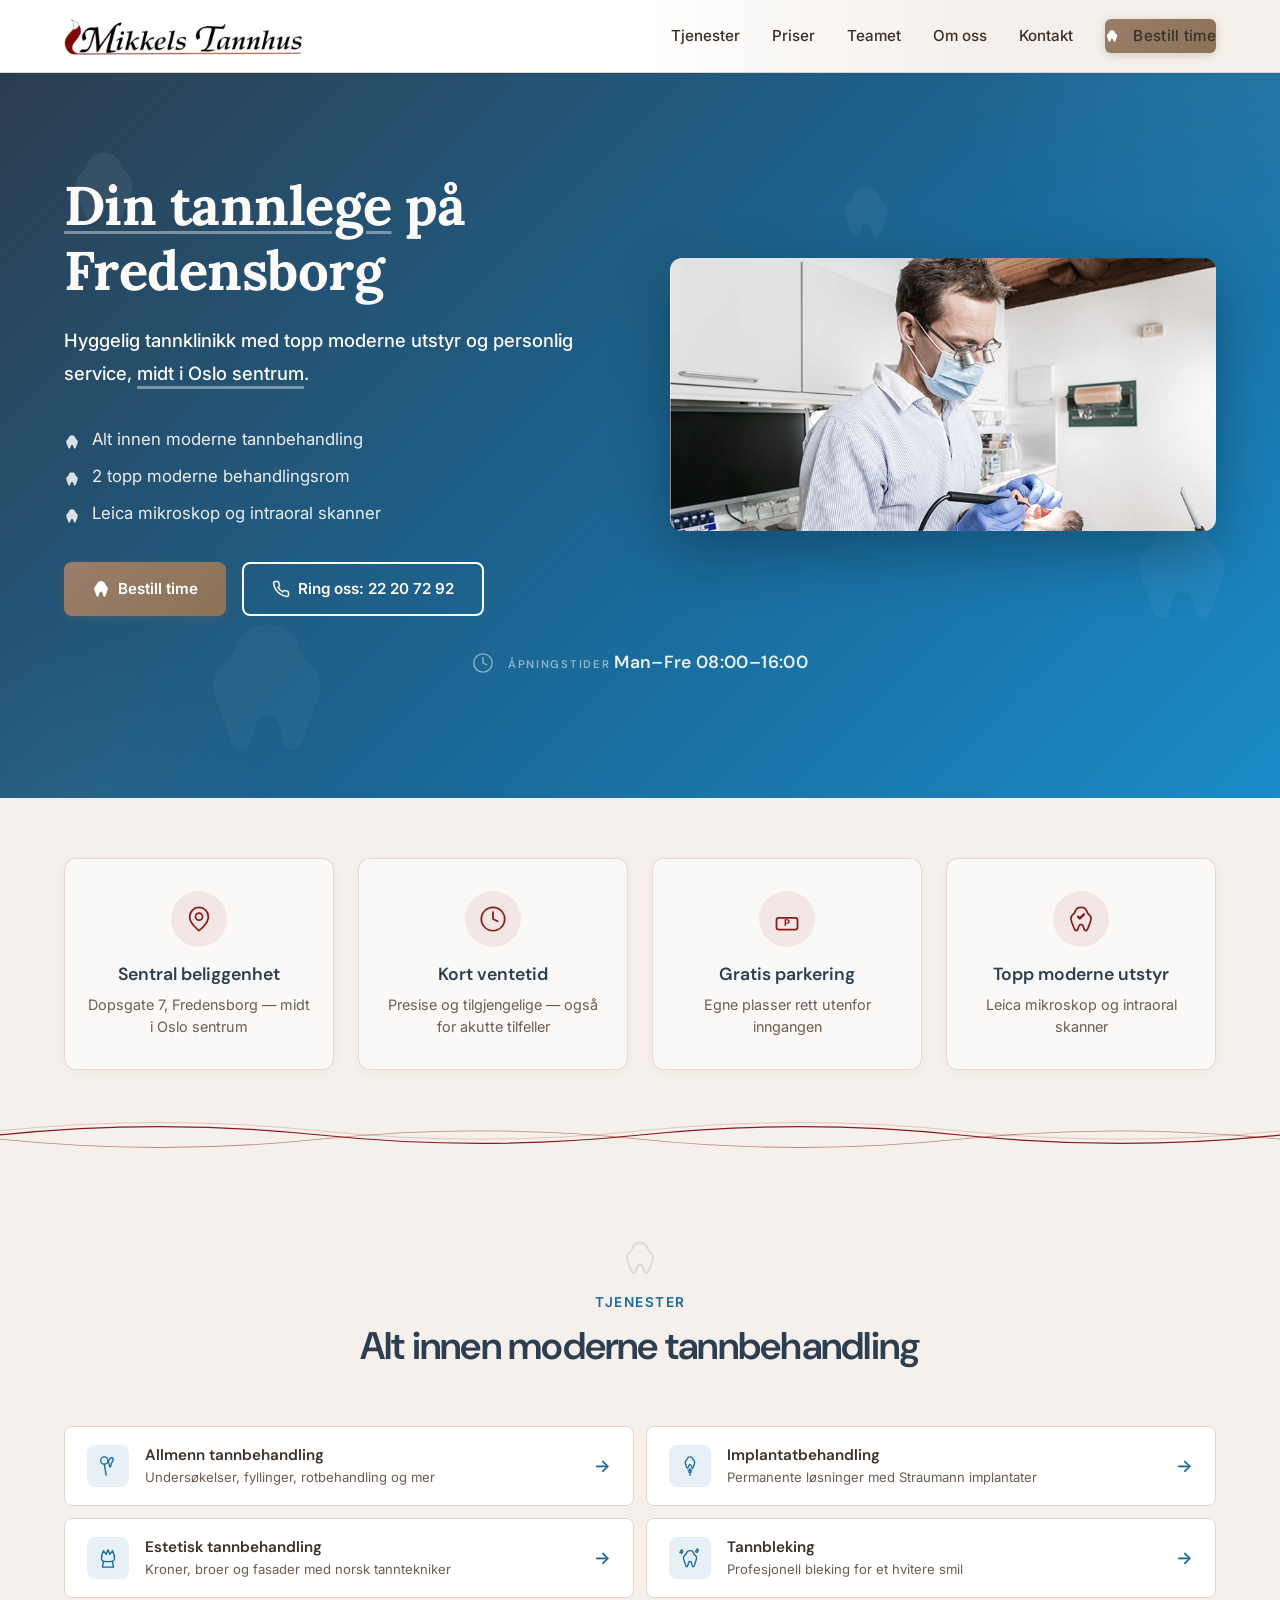
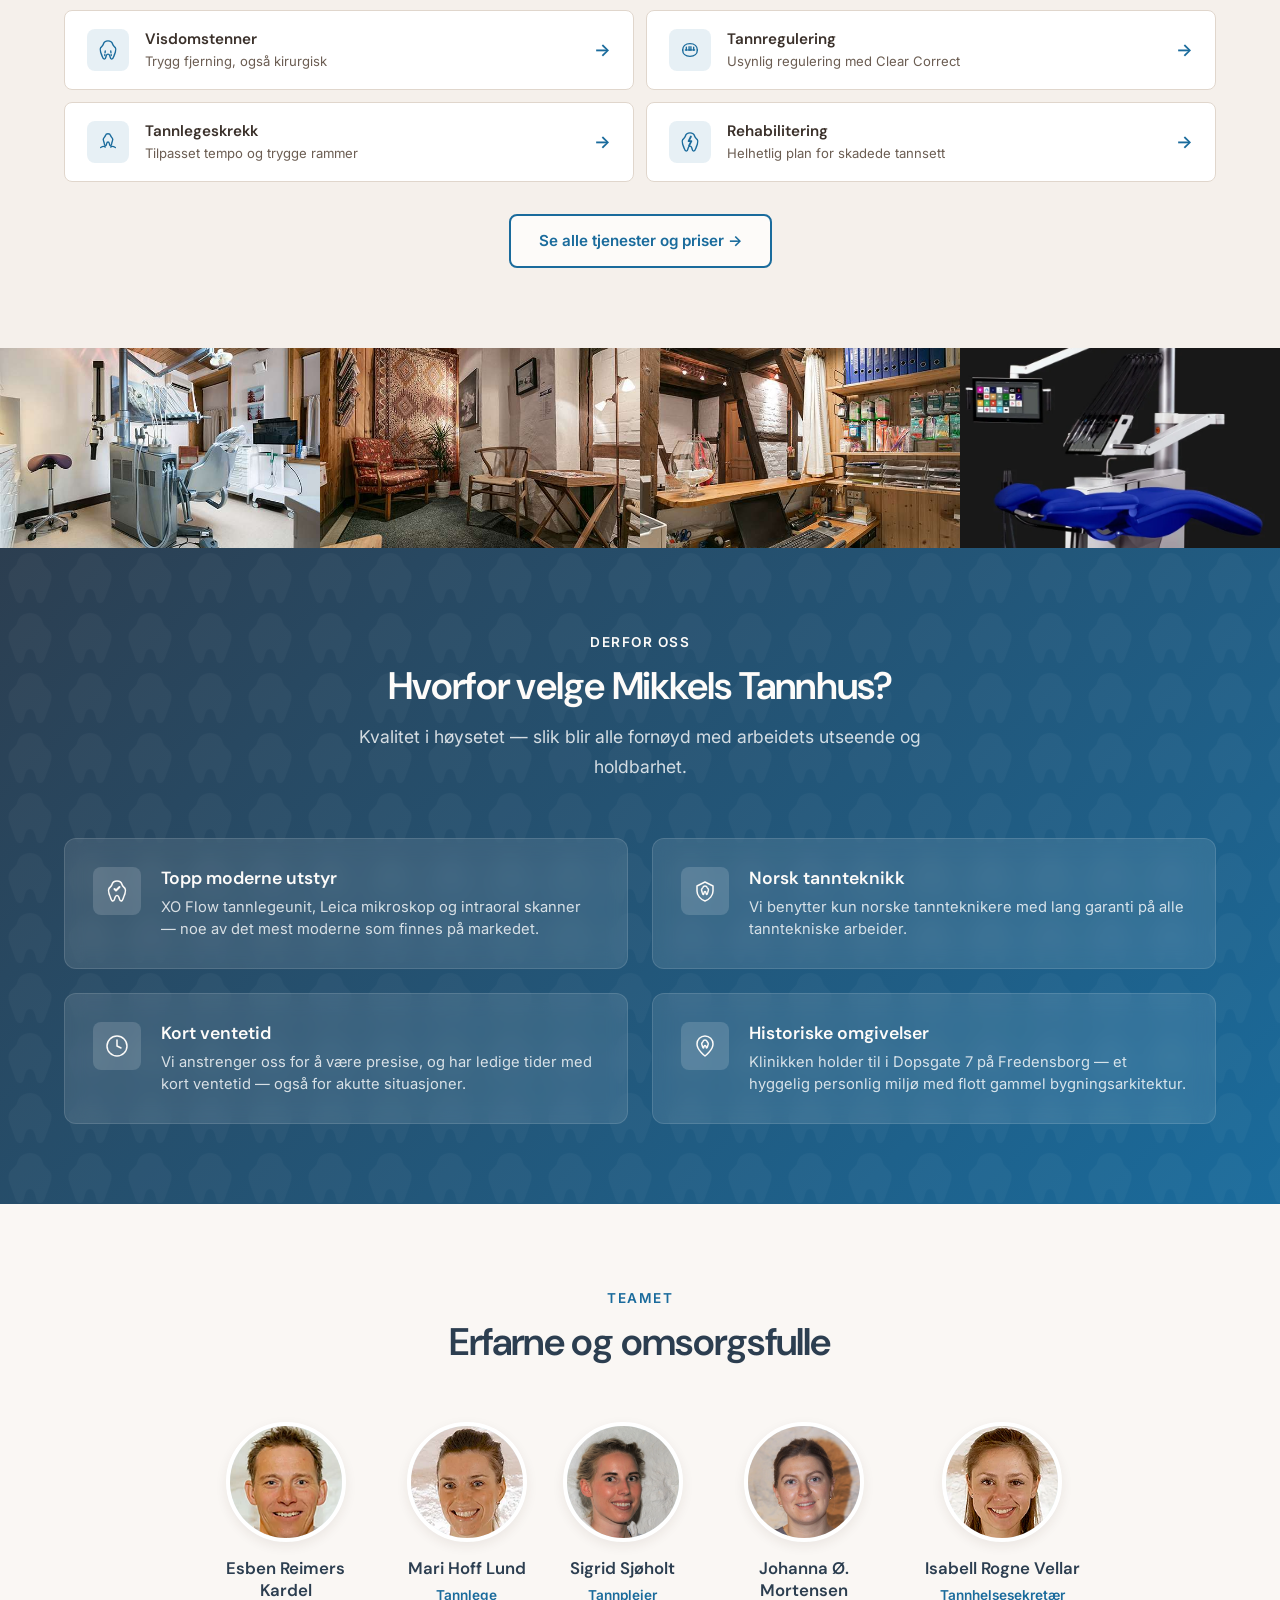
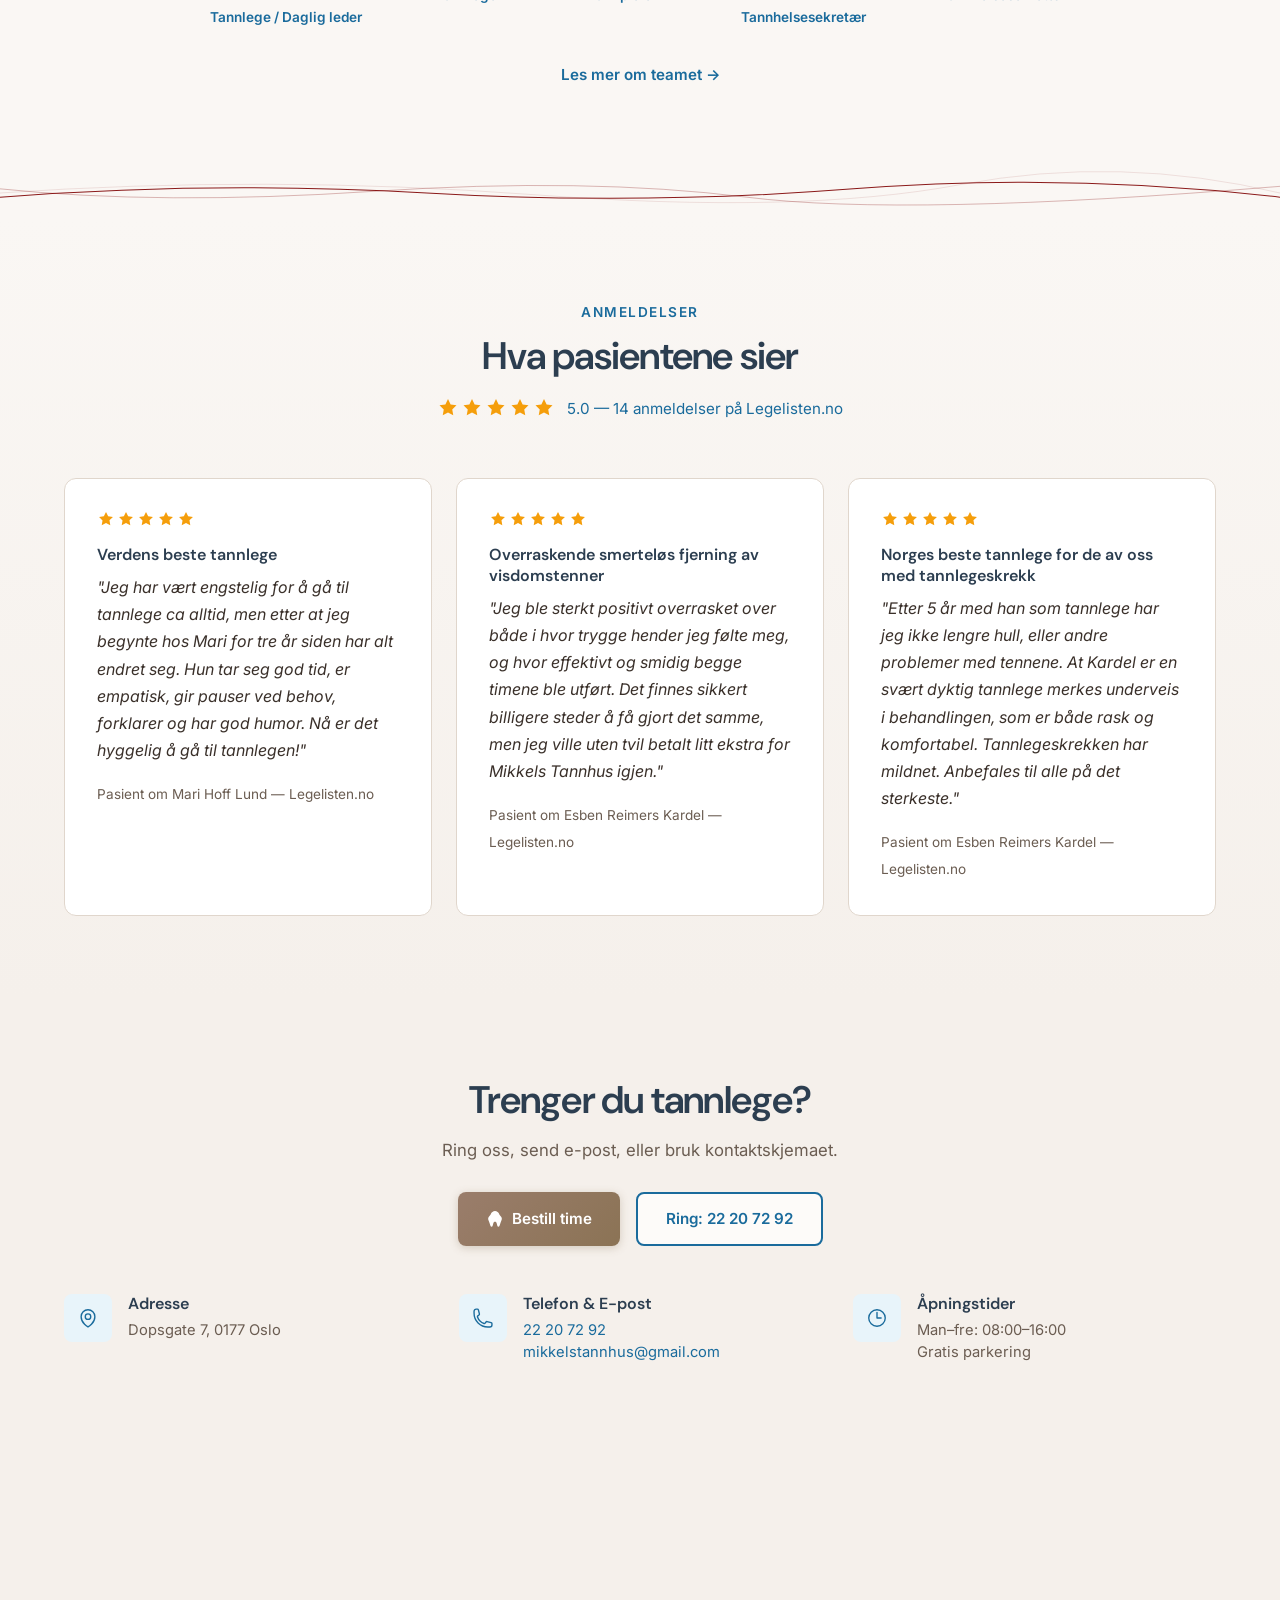
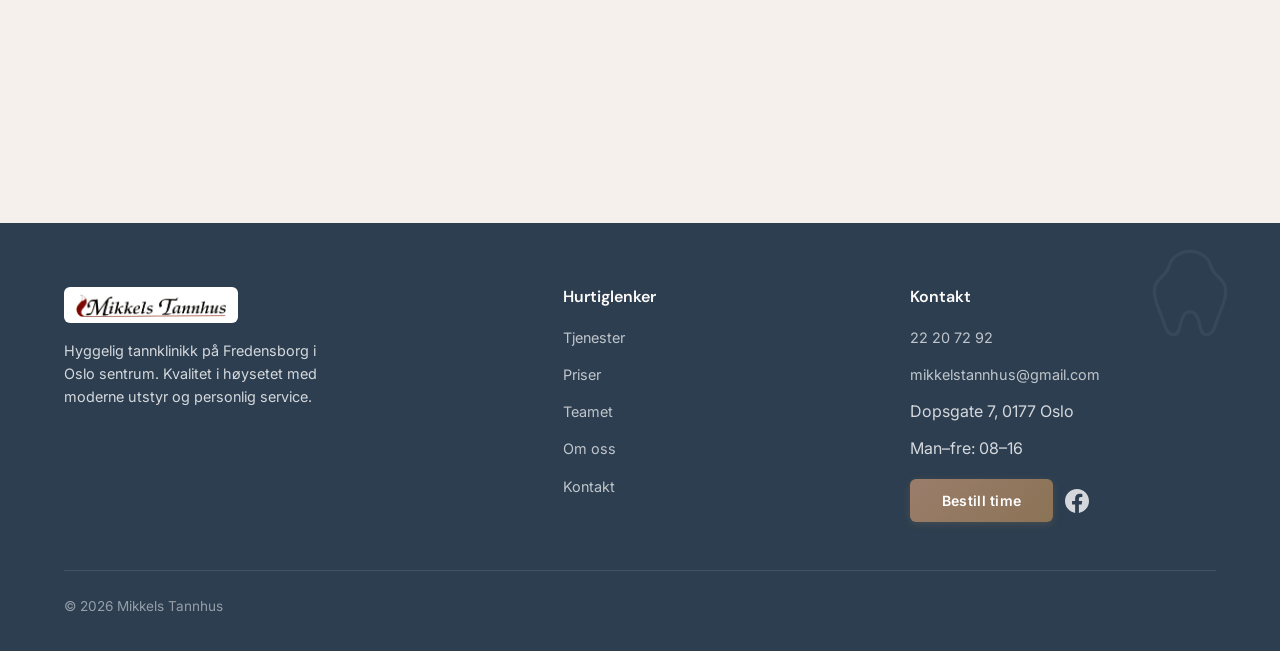
==== commit 1d0566f0: "Add 'midt i Oslo sentrum' with underline to hero lead text Co-Authored-By: Claude Opus 4.6 (1M conte" ====
--- a/index.html
+++ b/index.html
@@ -97,7 +97,7 @@
     <div class="container">
       <div class="hero-content">
         <h1><span class="hero-underline">Din tannlege</span> på Fredensborg</h1>
-        <p class="hero-lead">Hyggelig tannklinikk med topp moderne utstyr og personlig service.</p>
+        <p class="hero-lead">Hyggelig tannklinikk med topp moderne utstyr og personlig service, <span class="hero-underline">midt i Oslo sentrum</span>.</p>
         <ul class="hero-highlights">
           <li>Alt innen moderne tannbehandling</li>
           <li>2 topp moderne behandlingsrom</li>
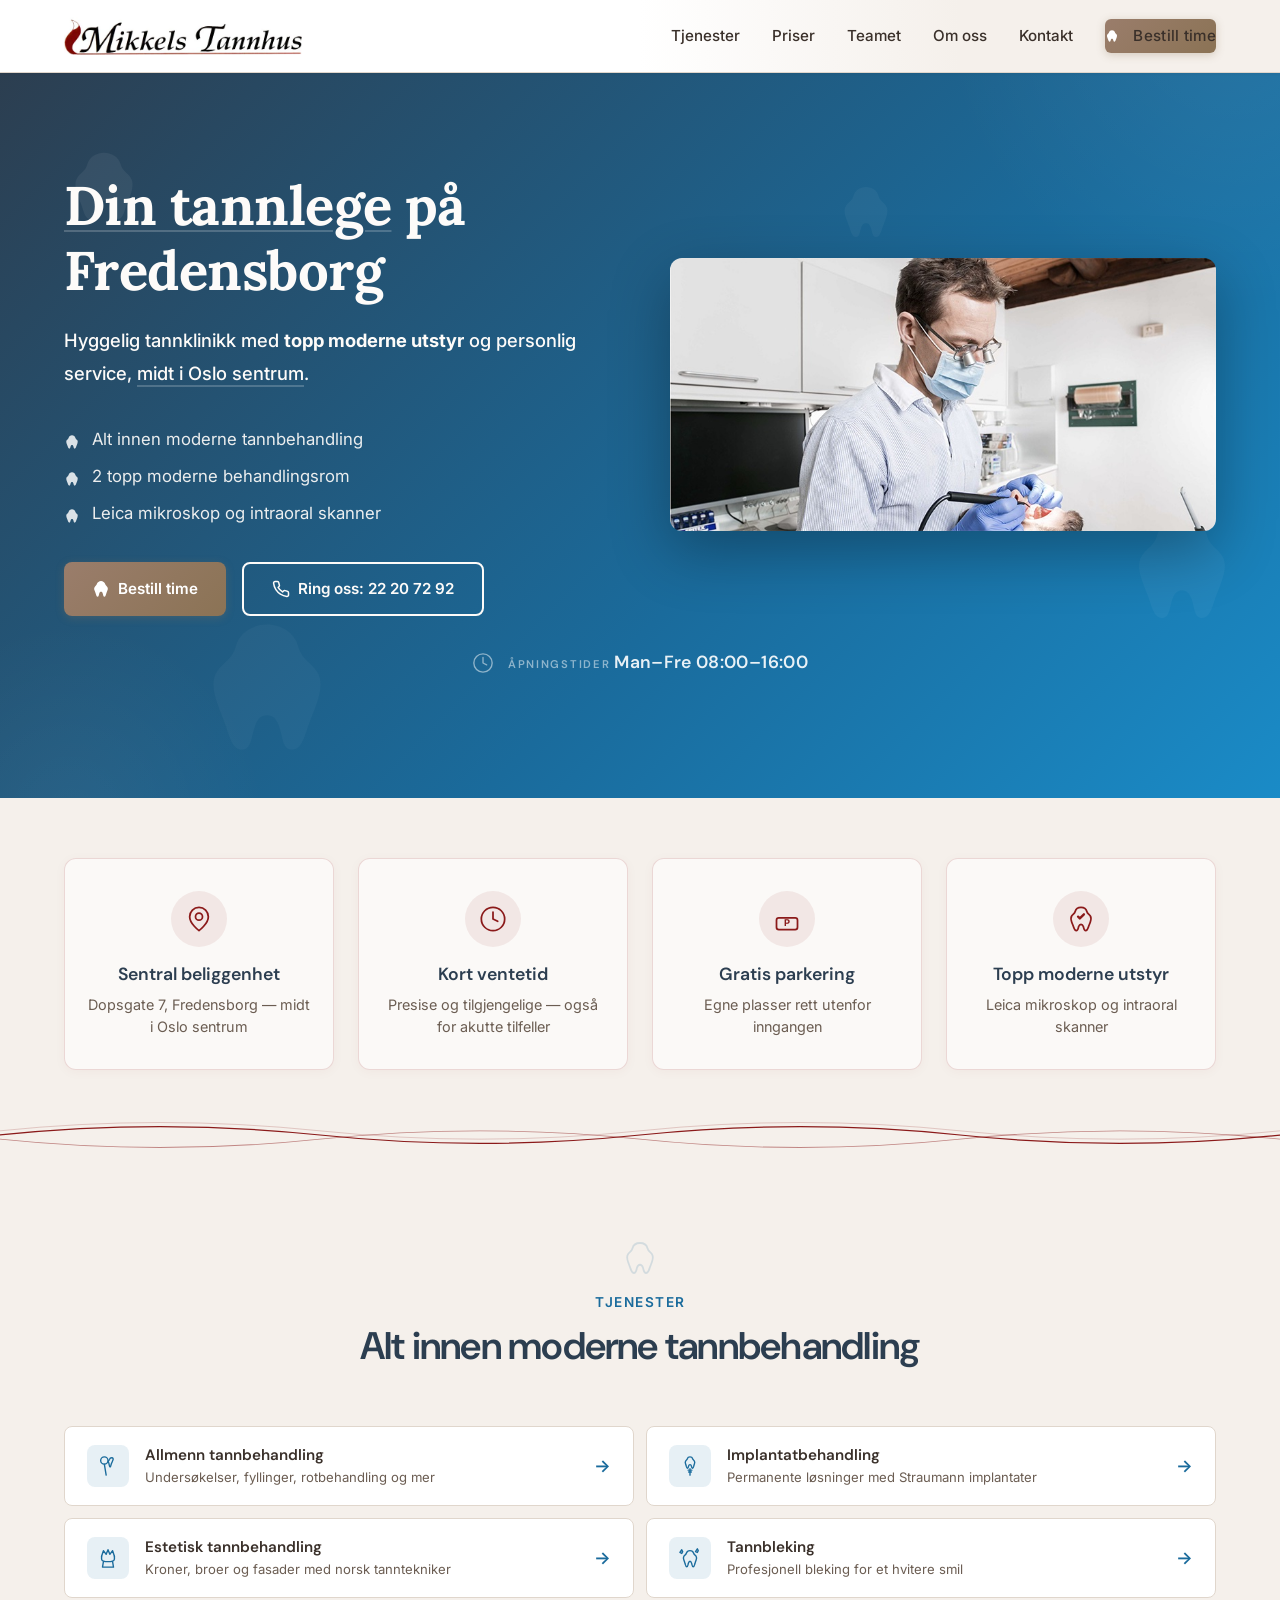
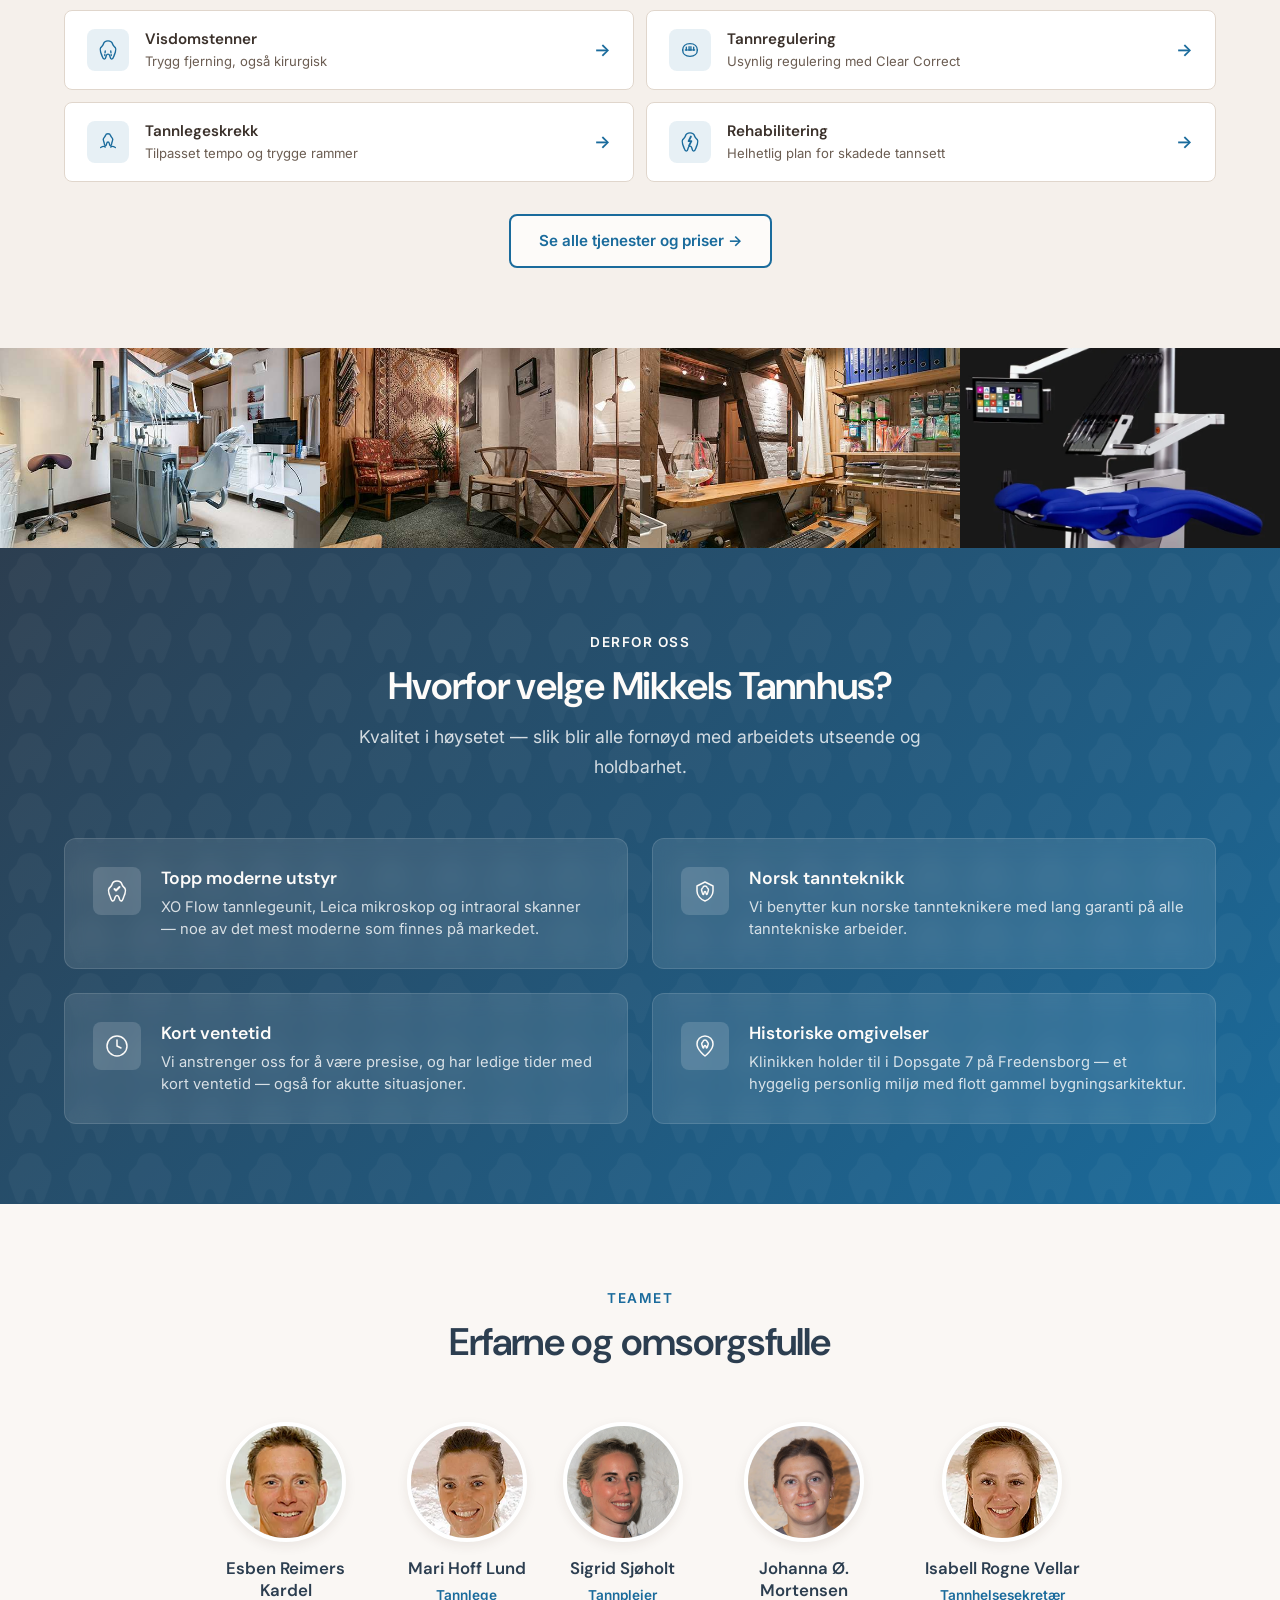
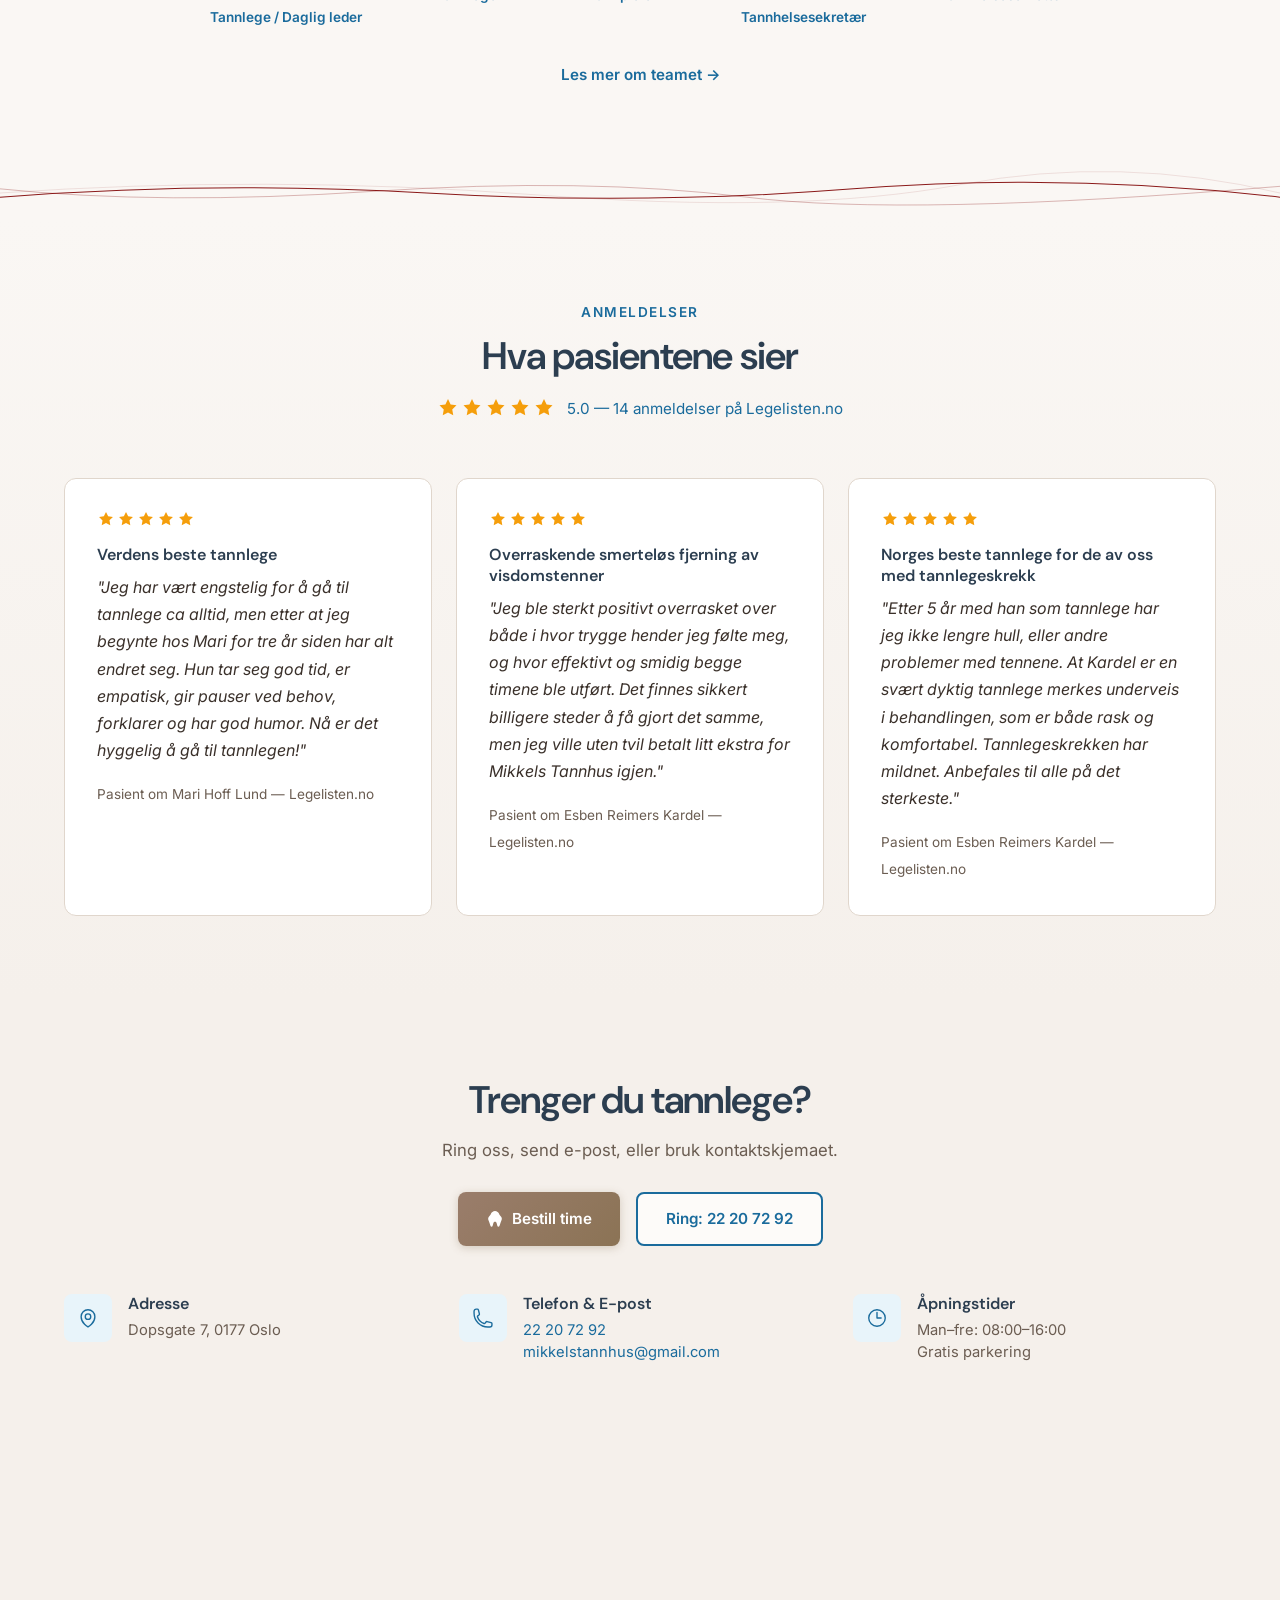
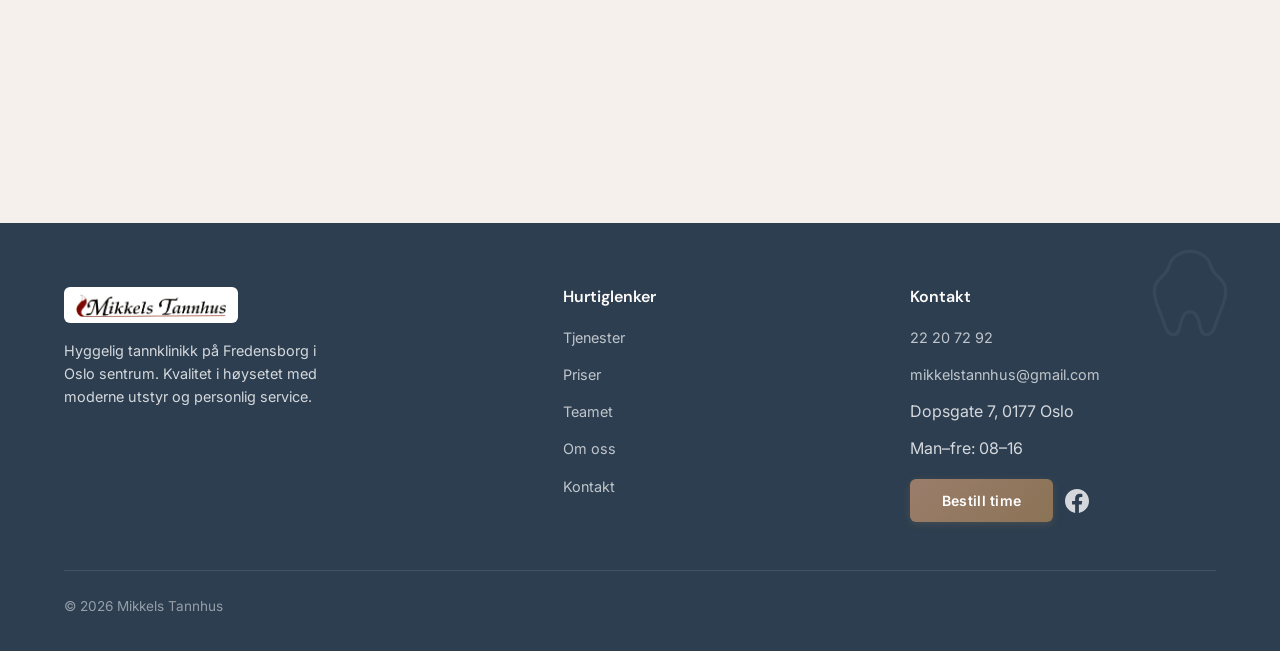
==== commit 5b643c61: "Subtler underline, bold 'topp moderne utstyr' in hero lead Co-Authored-By: Claude Opus 4.6 (1M conte" ====
--- a/index.html
+++ b/index.html
@@ -97,7 +97,7 @@
     <div class="container">
       <div class="hero-content">
         <h1><span class="hero-underline">Din tannlege</span> på Fredensborg</h1>
-        <p class="hero-lead">Hyggelig tannklinikk med topp moderne utstyr og personlig service, <span class="hero-underline">midt i Oslo sentrum</span>.</p>
+        <p class="hero-lead">Hyggelig tannklinikk med <strong>topp moderne utstyr</strong> og personlig service, <span class="hero-underline">midt i Oslo sentrum</span>.</p>
         <ul class="hero-highlights">
           <li>Alt innen moderne tannbehandling</li>
           <li>2 topp moderne behandlingsrom</li>
--- a/style.css
+++ b/style.css
@@ -341,9 +341,9 @@
 
 .hero-underline {
   text-decoration: underline;
-  text-decoration-color: rgba(255,255,255,0.4);
-  text-underline-offset: 6px;
-  text-decoration-thickness: 3px;
+  text-decoration-color: rgba(255,255,255,0.2);
+  text-underline-offset: 5px;
+  text-decoration-thickness: 2px;
 }
 
 .hero-content p {
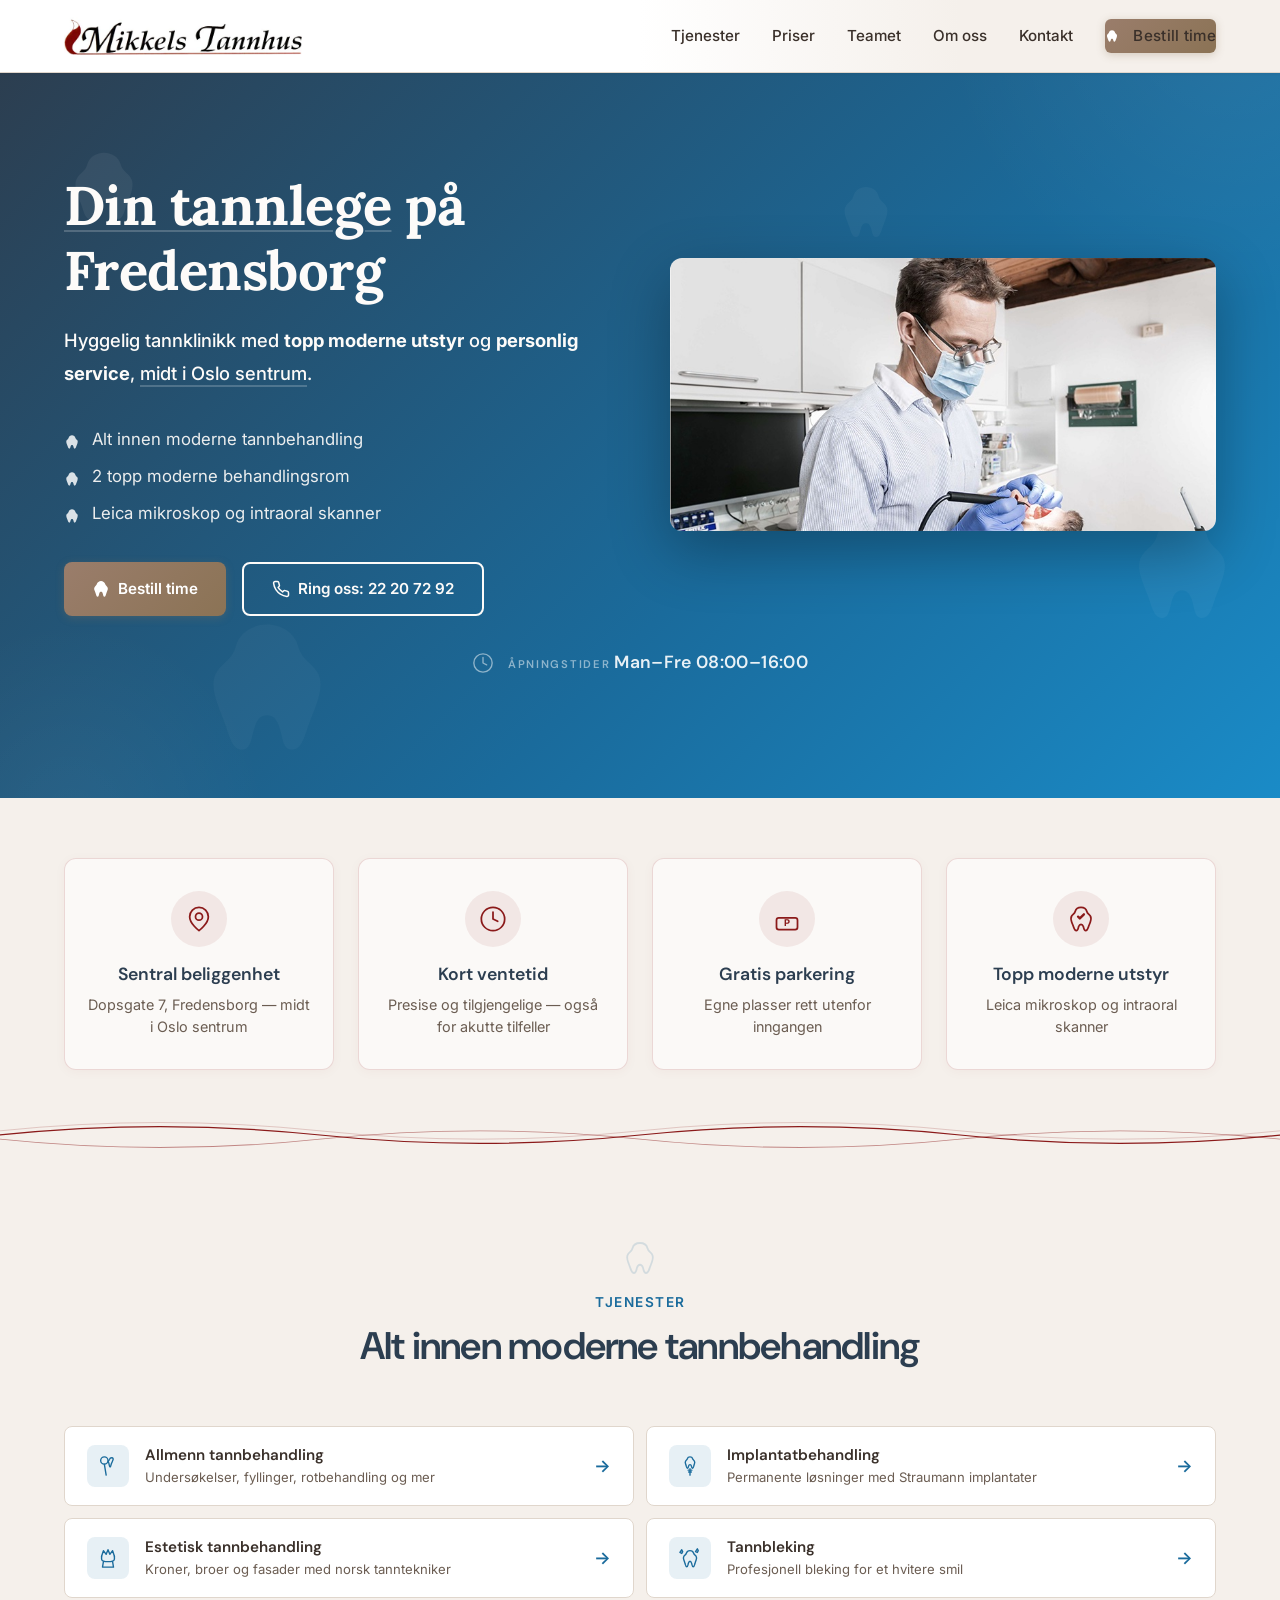
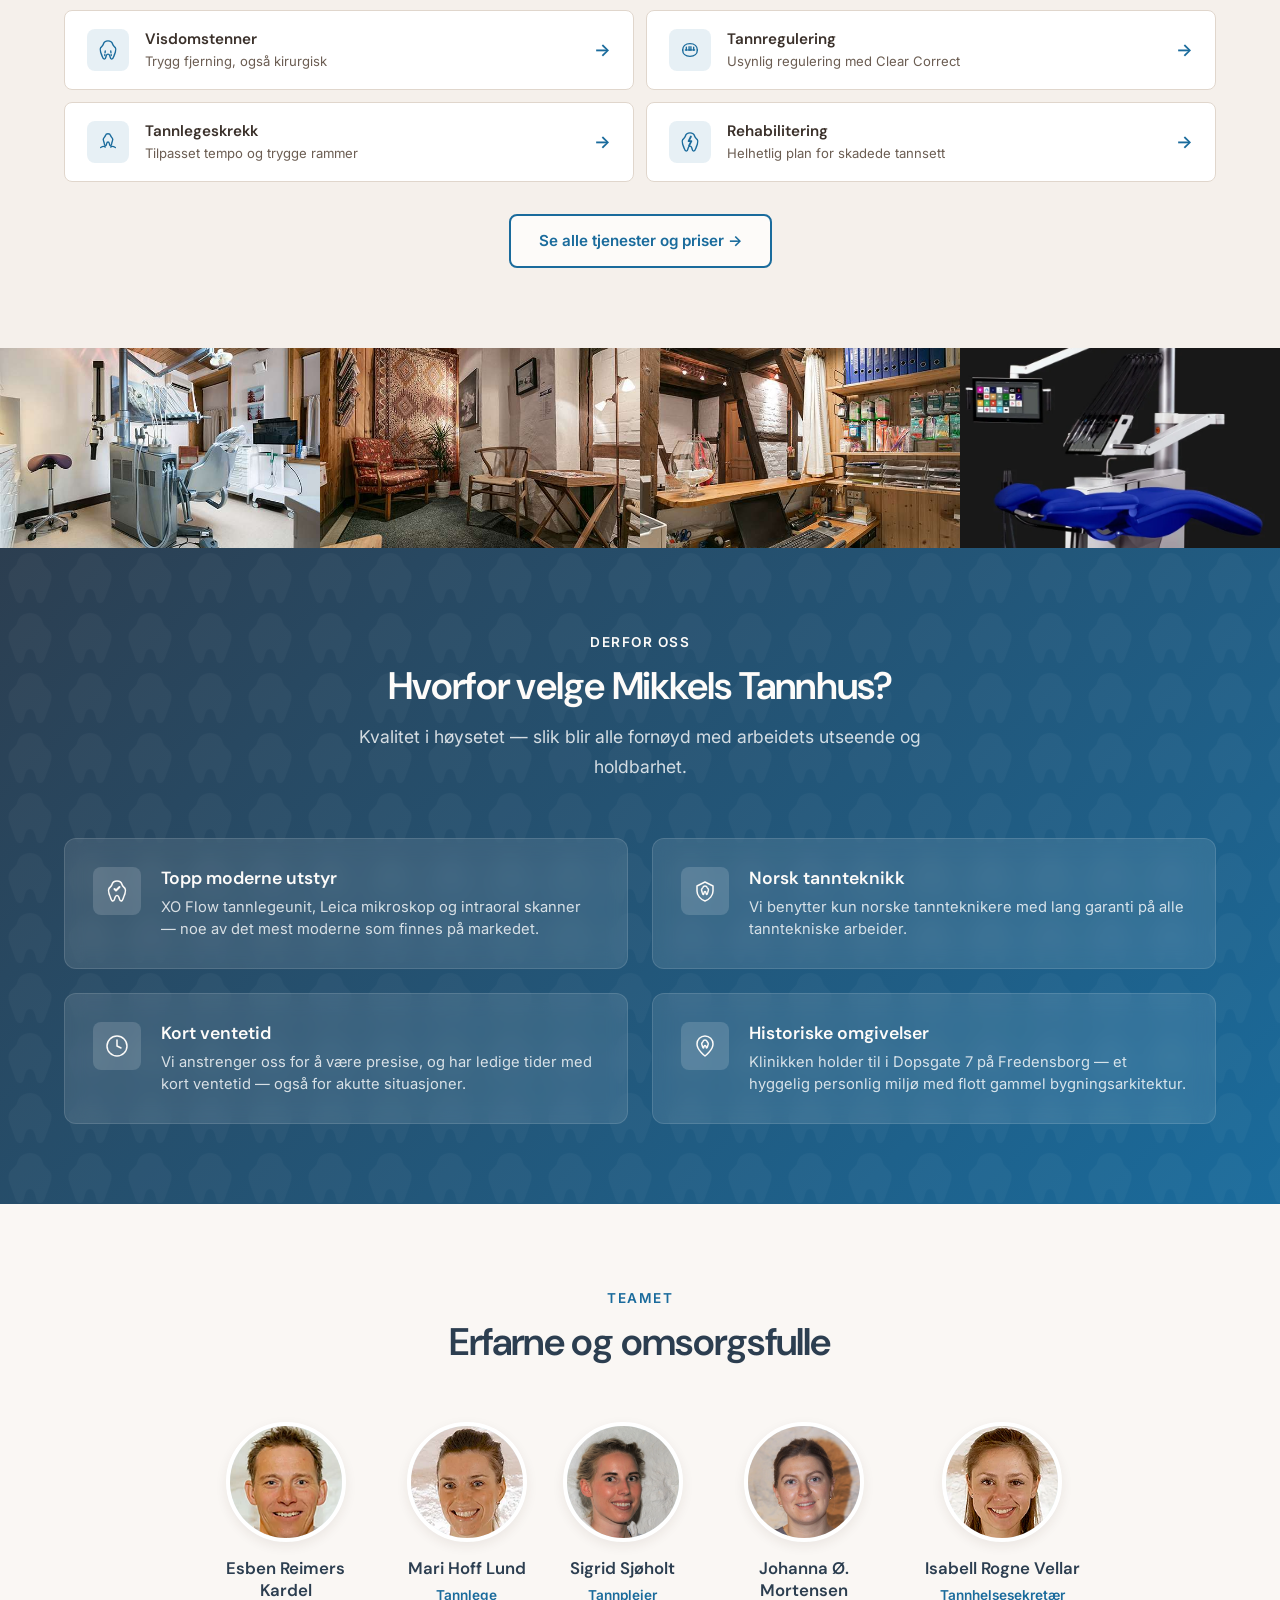
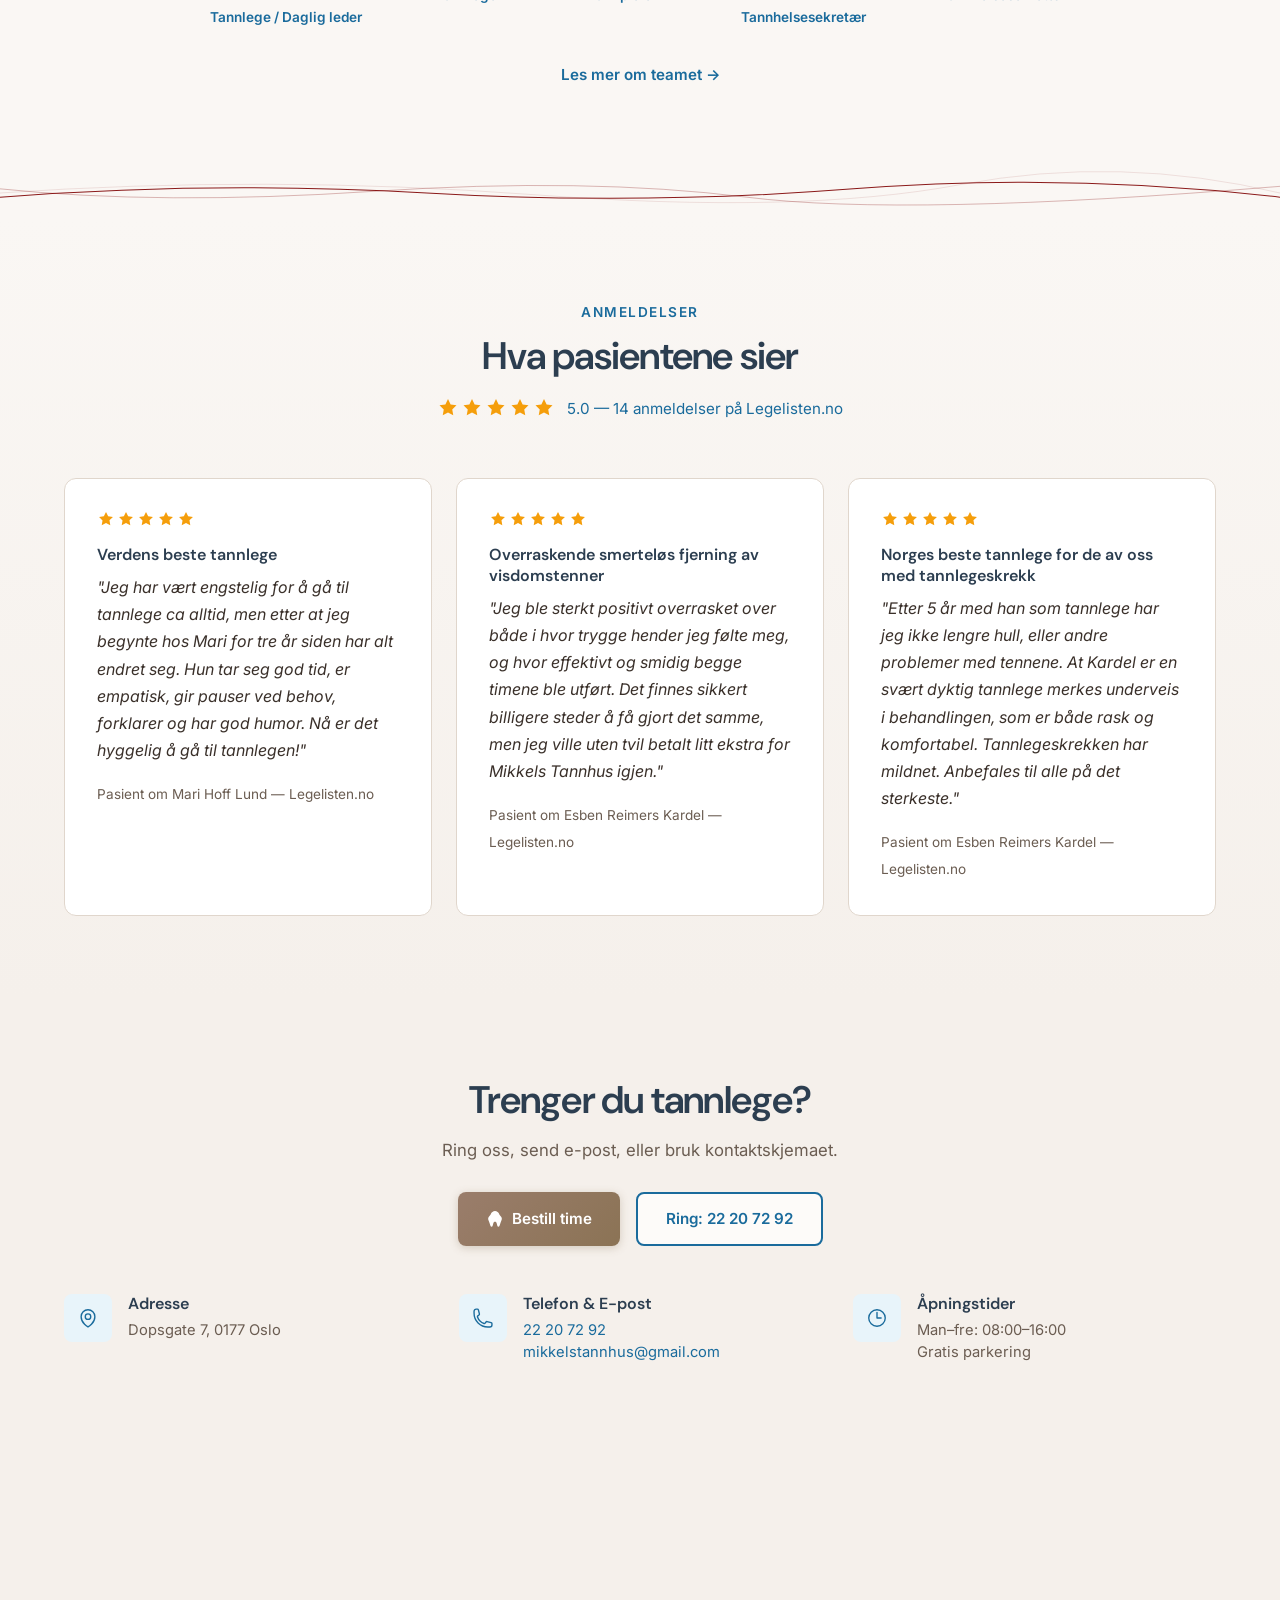
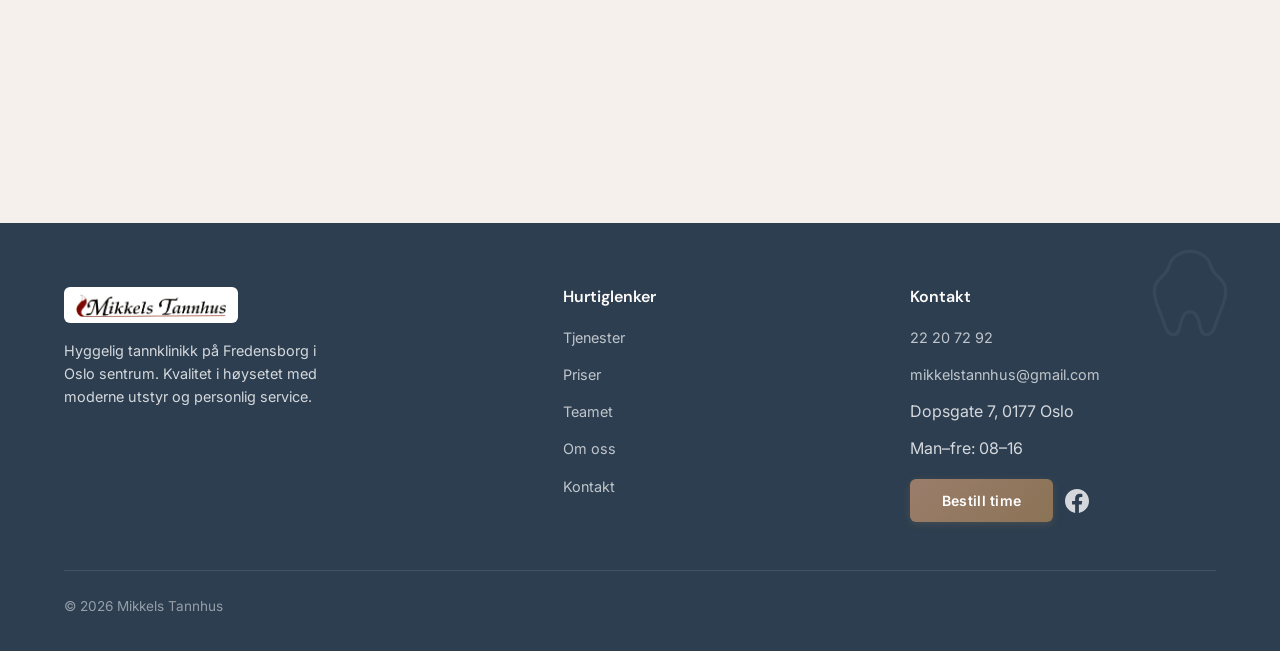
==== commit bb60e4b9: "Bold 'personlig service' in hero lead Co-Authored-By: Claude Opus 4.6 (1M context) <noreply@anthropi" ====
--- a/index.html
+++ b/index.html
@@ -97,7 +97,7 @@
     <div class="container">
       <div class="hero-content">
         <h1><span class="hero-underline">Din tannlege</span> på Fredensborg</h1>
-        <p class="hero-lead">Hyggelig tannklinikk med <strong>topp moderne utstyr</strong> og personlig service, <span class="hero-underline">midt i Oslo sentrum</span>.</p>
+        <p class="hero-lead">Hyggelig tannklinikk med <strong>topp moderne utstyr</strong> og <strong>personlig service</strong>, <span class="hero-underline">midt i Oslo sentrum</span>.</p>
         <ul class="hero-highlights">
           <li>Alt innen moderne tannbehandling</li>
           <li>2 topp moderne behandlingsrom</li>
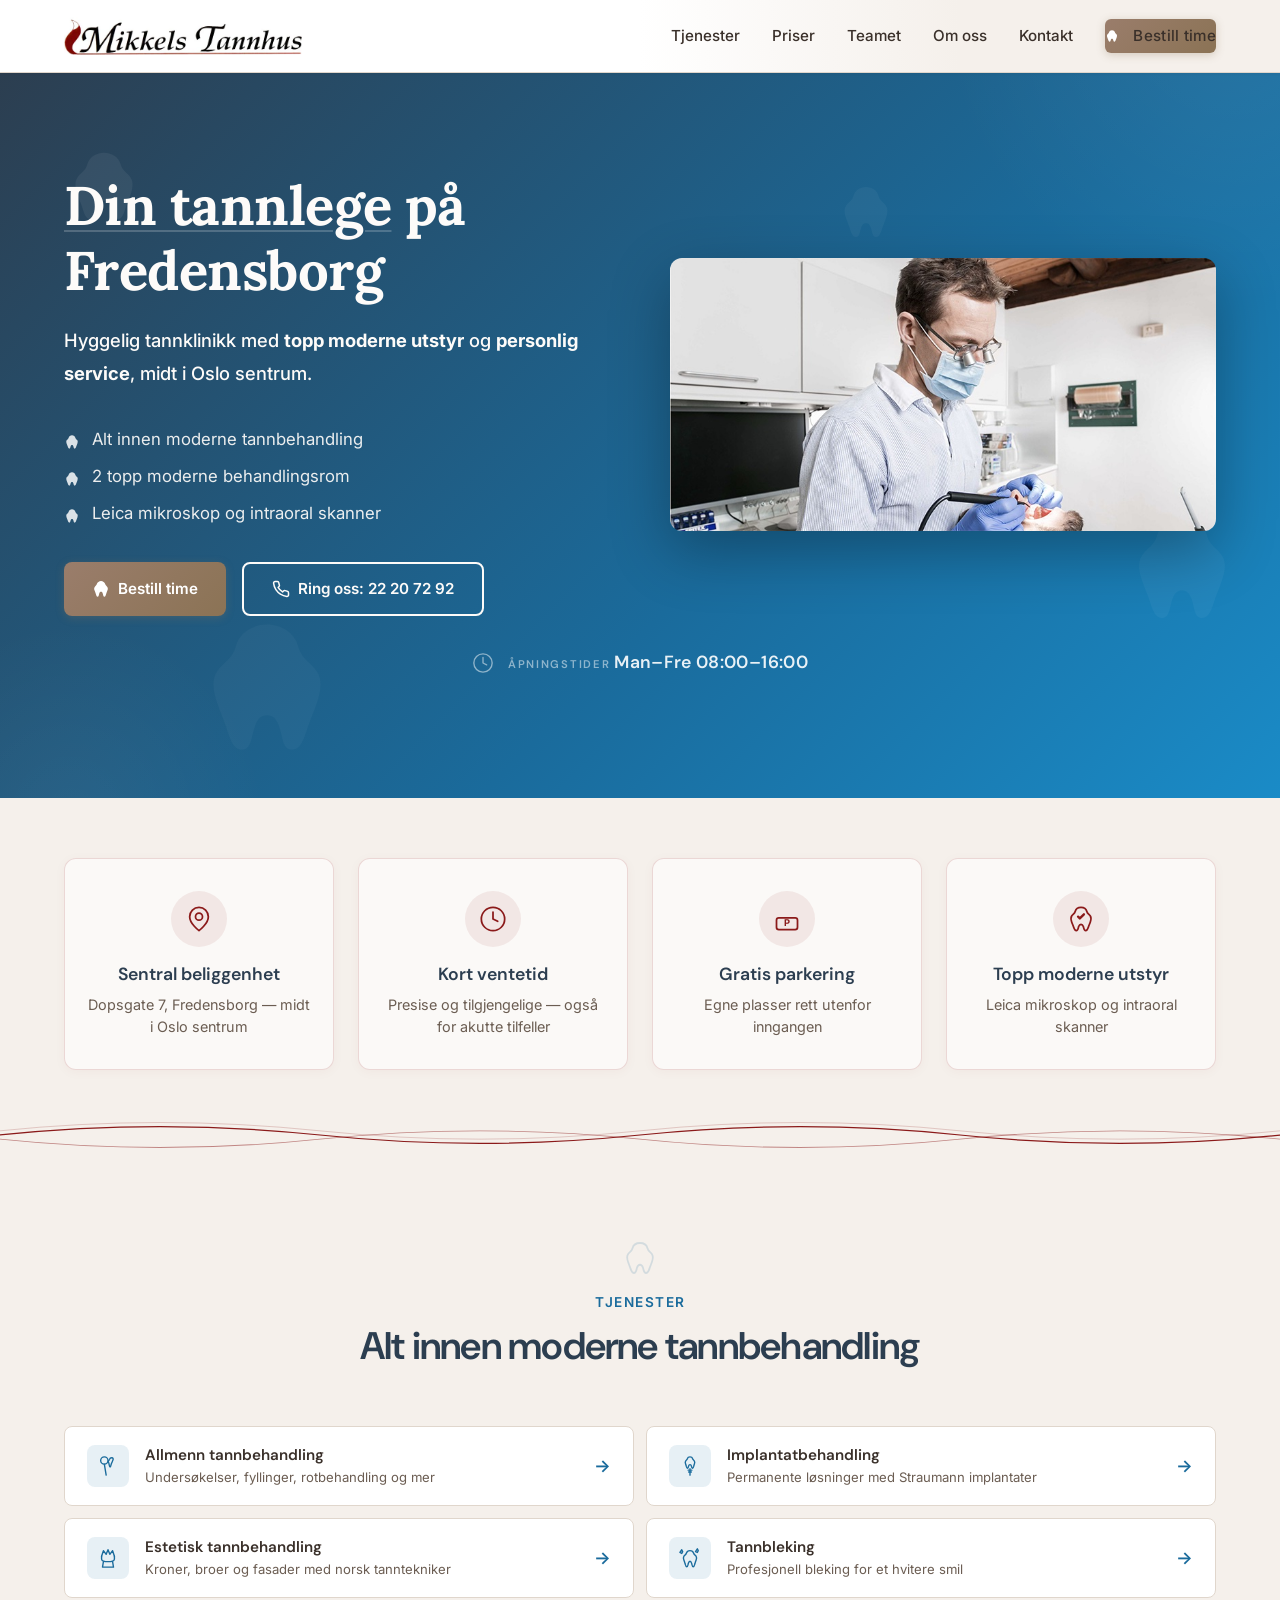
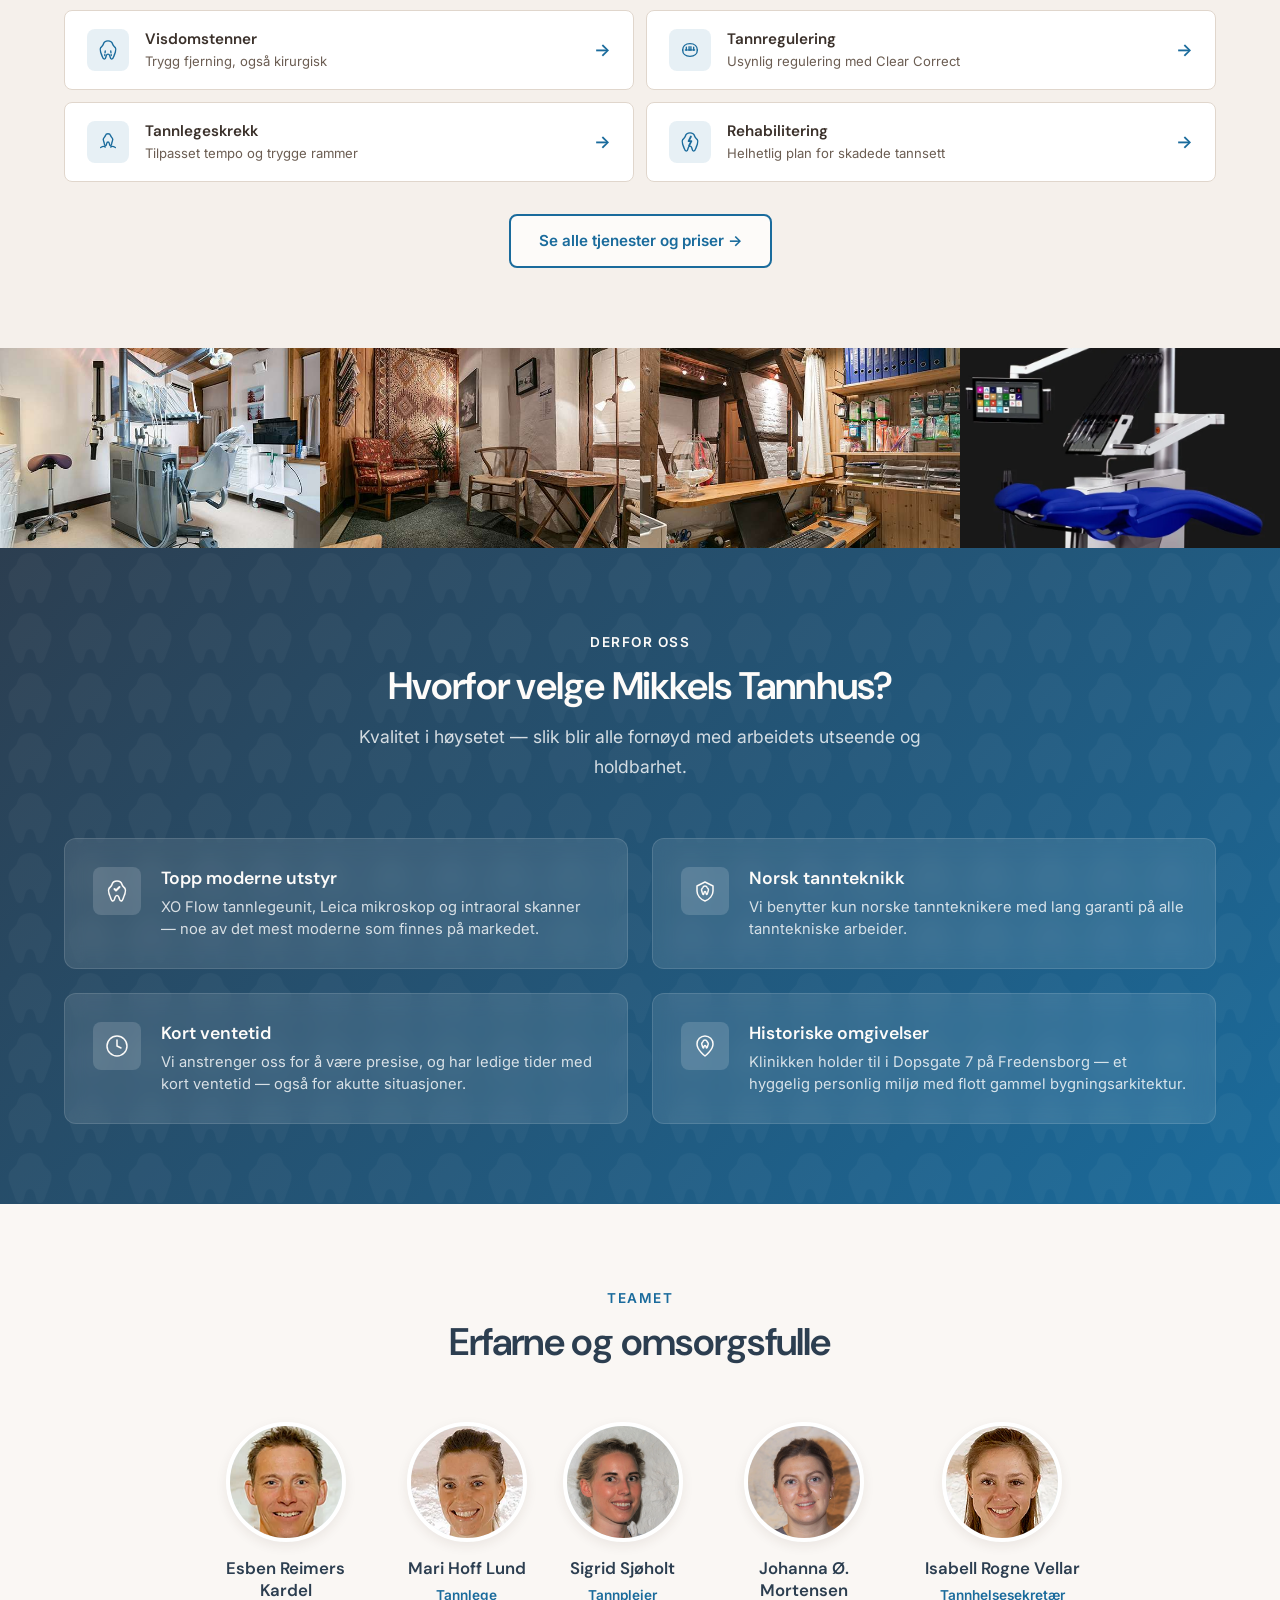
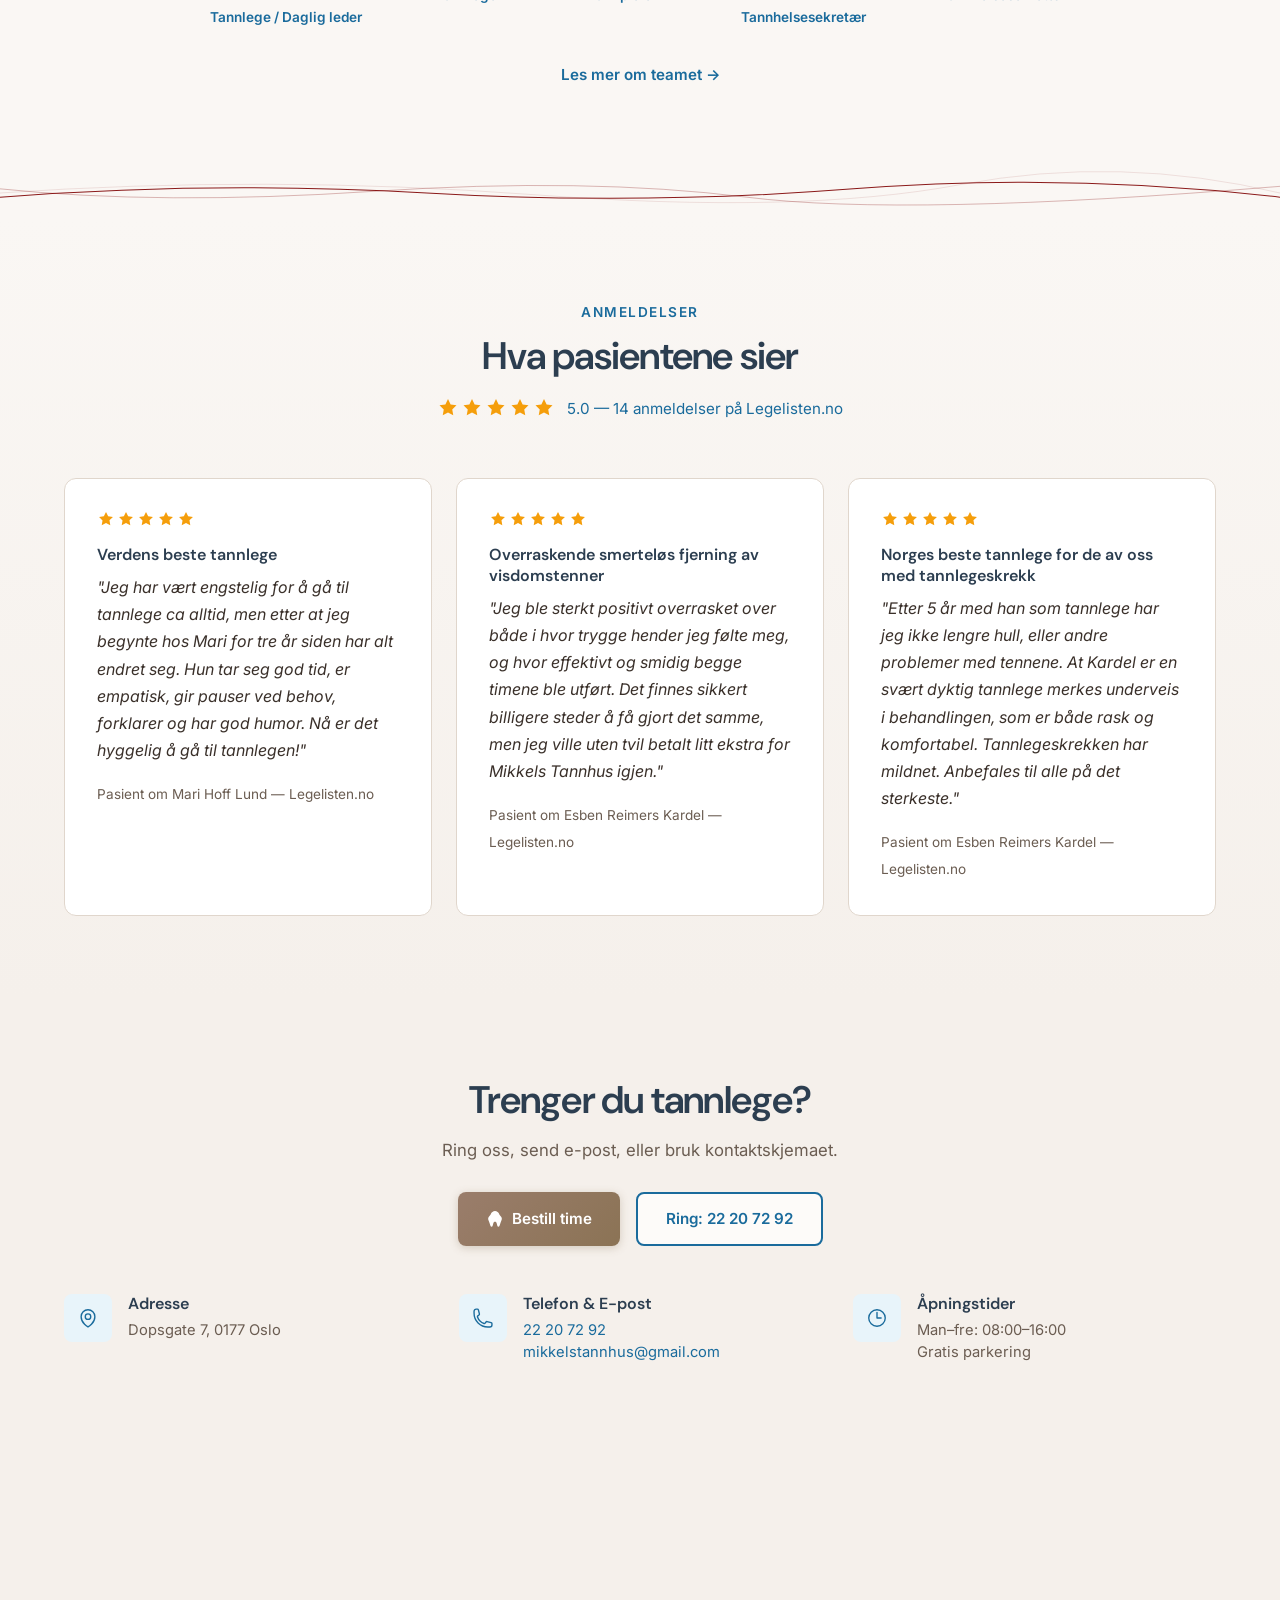
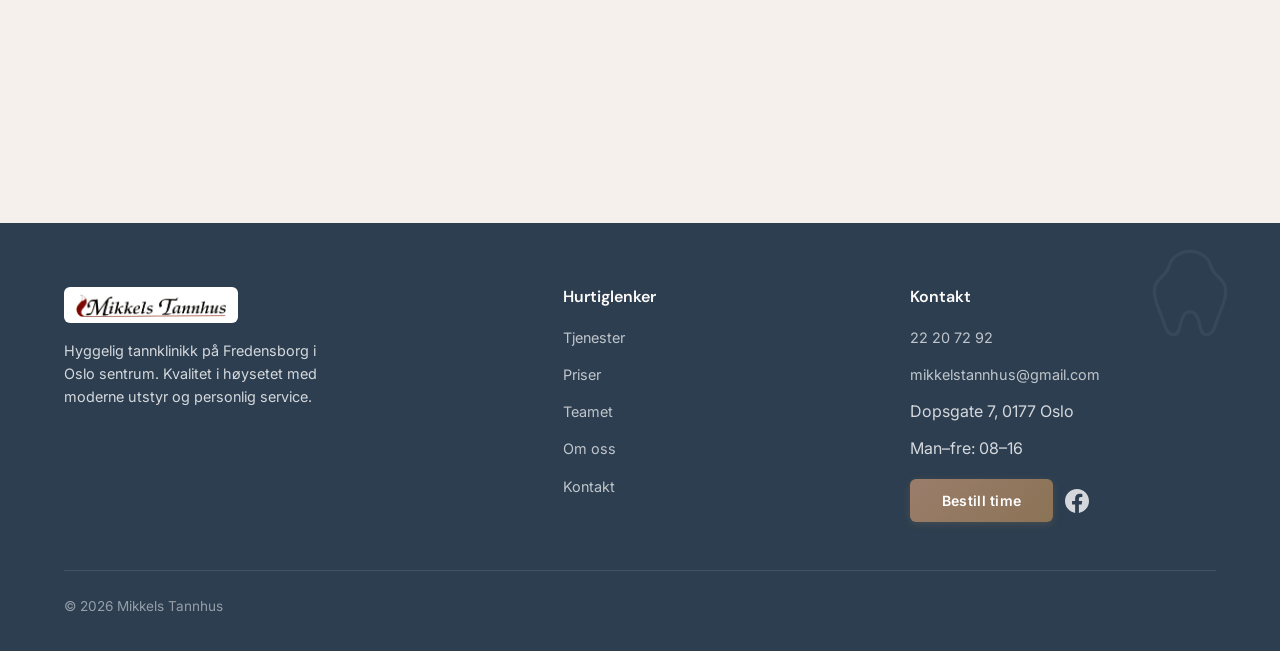
==== commit f778ee3e: "Remove underline from 'midt i Oslo sentrum' Co-Authored-By: Claude Opus 4.6 (1M context) <noreply@an" ====
--- a/index.html
+++ b/index.html
@@ -97,7 +97,7 @@
     <div class="container">
       <div class="hero-content">
         <h1><span class="hero-underline">Din tannlege</span> på Fredensborg</h1>
-        <p class="hero-lead">Hyggelig tannklinikk med <strong>topp moderne utstyr</strong> og <strong>personlig service</strong>, <span class="hero-underline">midt i Oslo sentrum</span>.</p>
+        <p class="hero-lead">Hyggelig tannklinikk med <strong>topp moderne utstyr</strong> og <strong>personlig service</strong>, midt i Oslo sentrum.</p>
         <ul class="hero-highlights">
           <li>Alt innen moderne tannbehandling</li>
           <li>2 topp moderne behandlingsrom</li>
